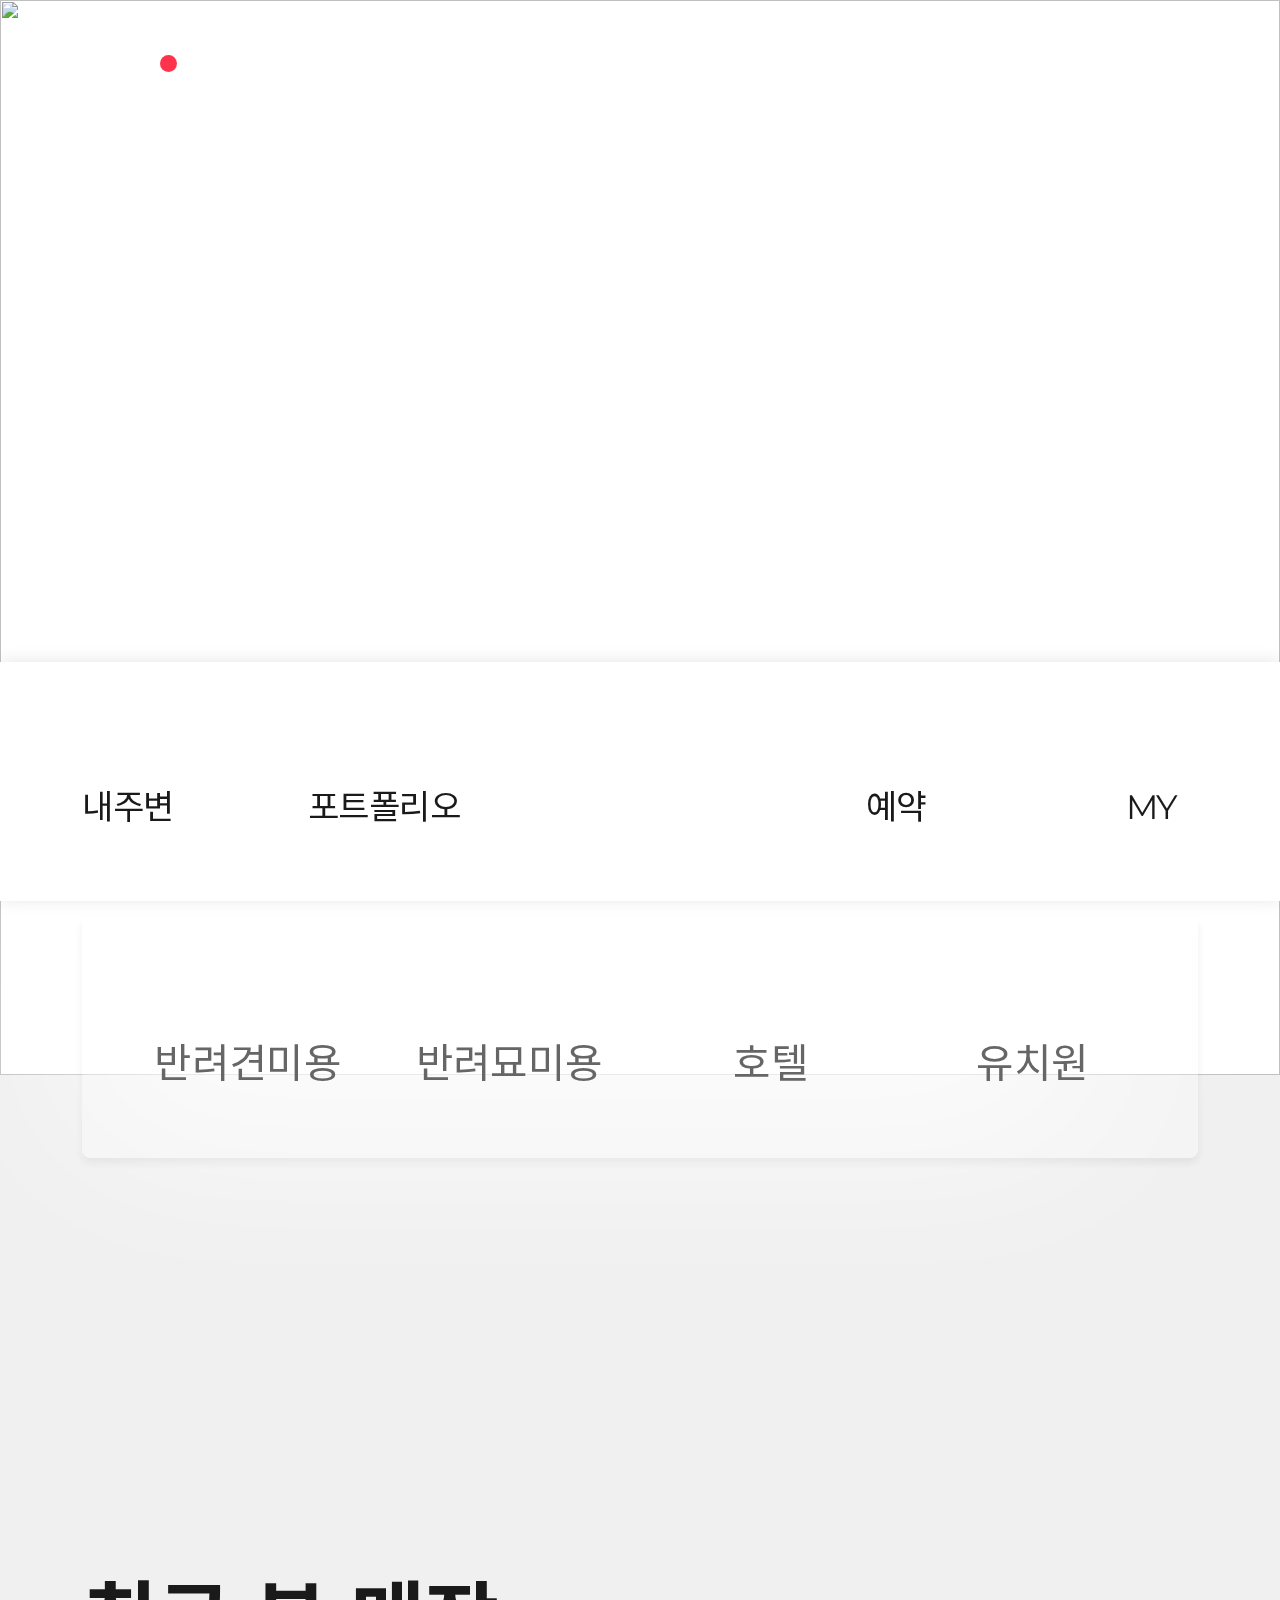
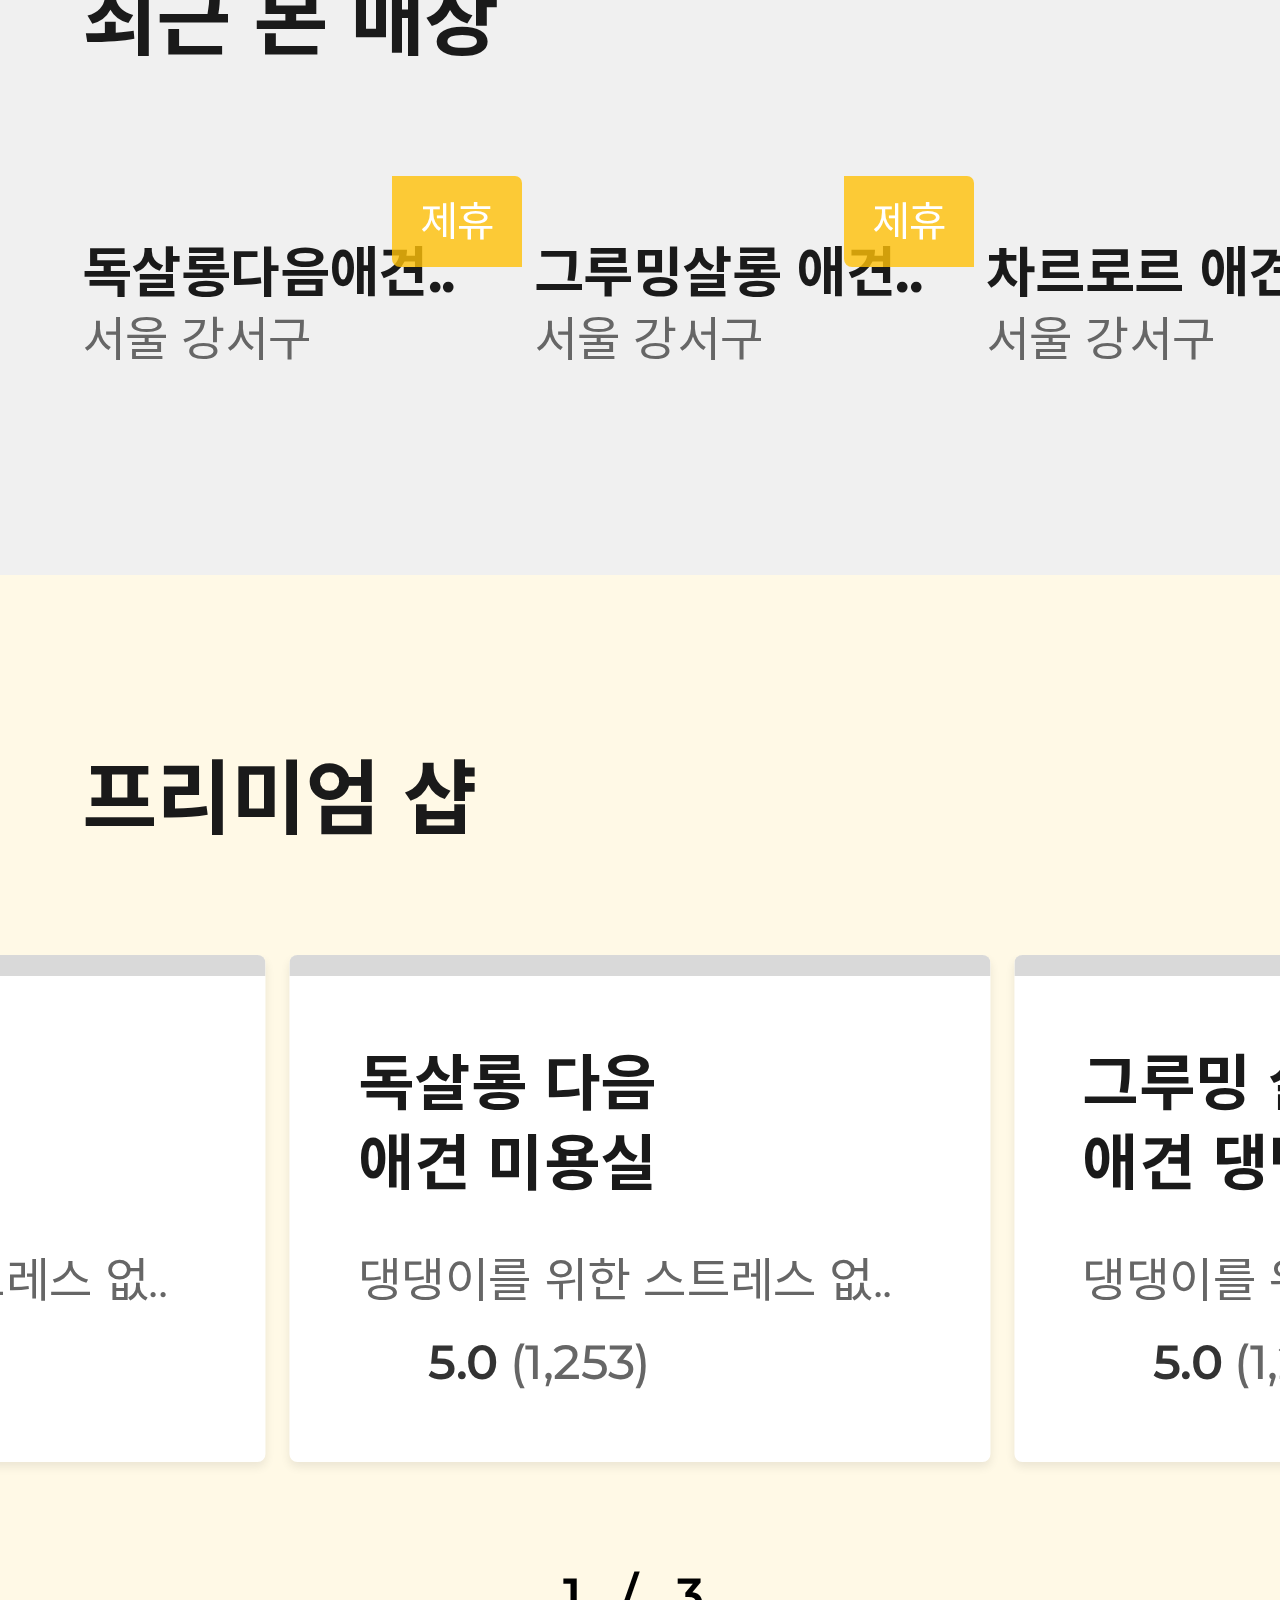
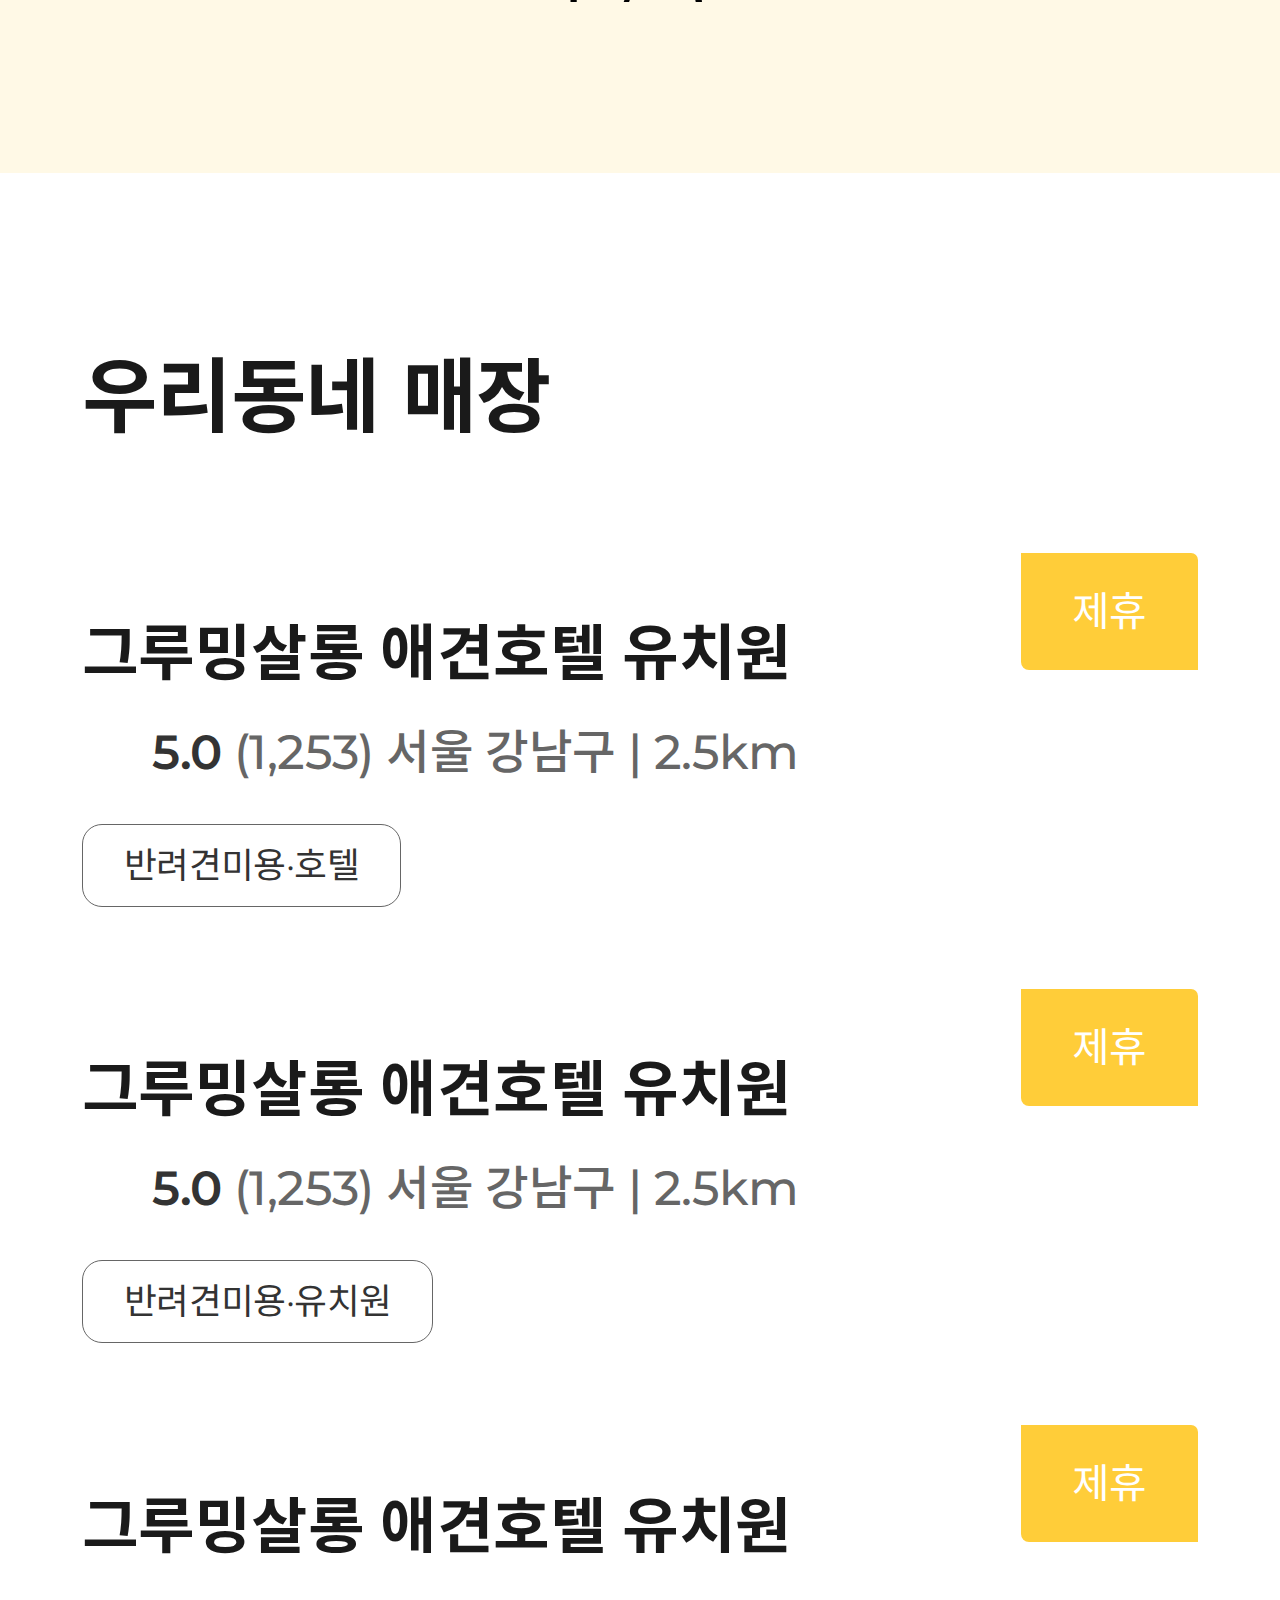
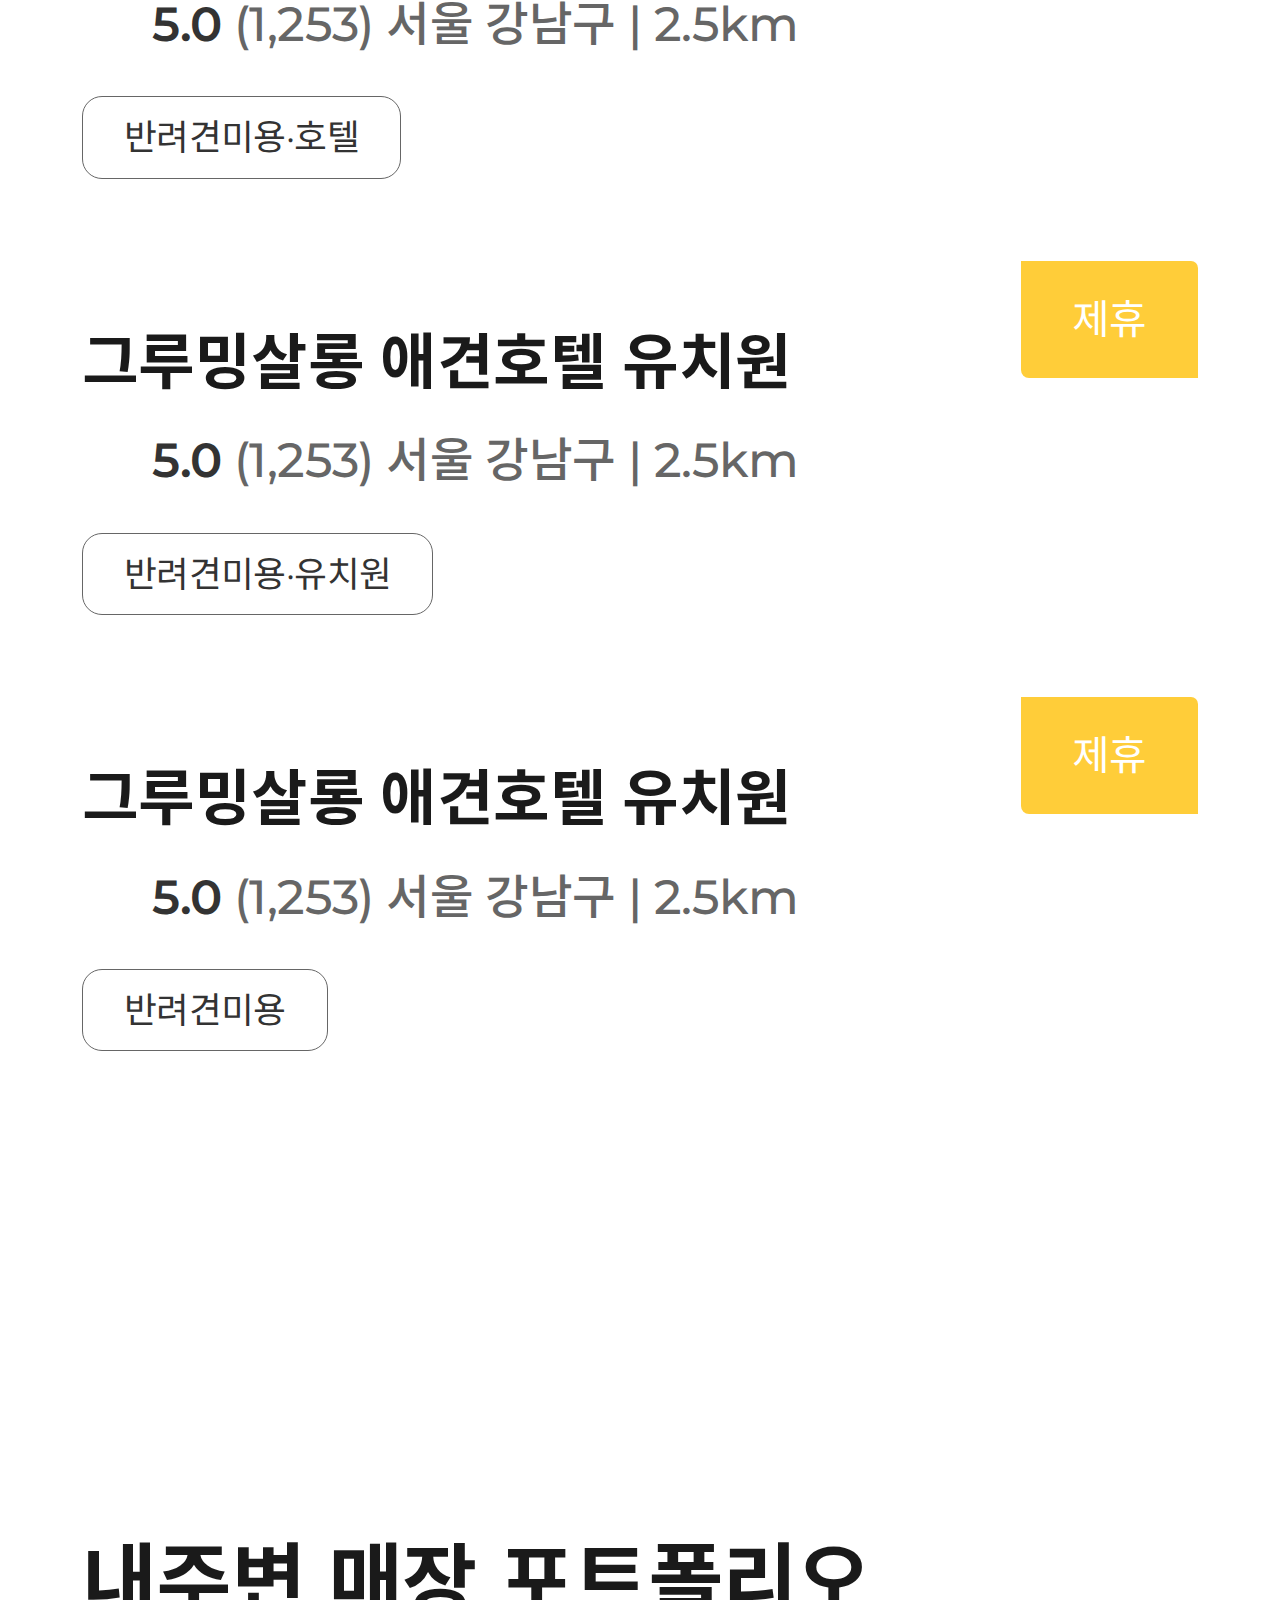
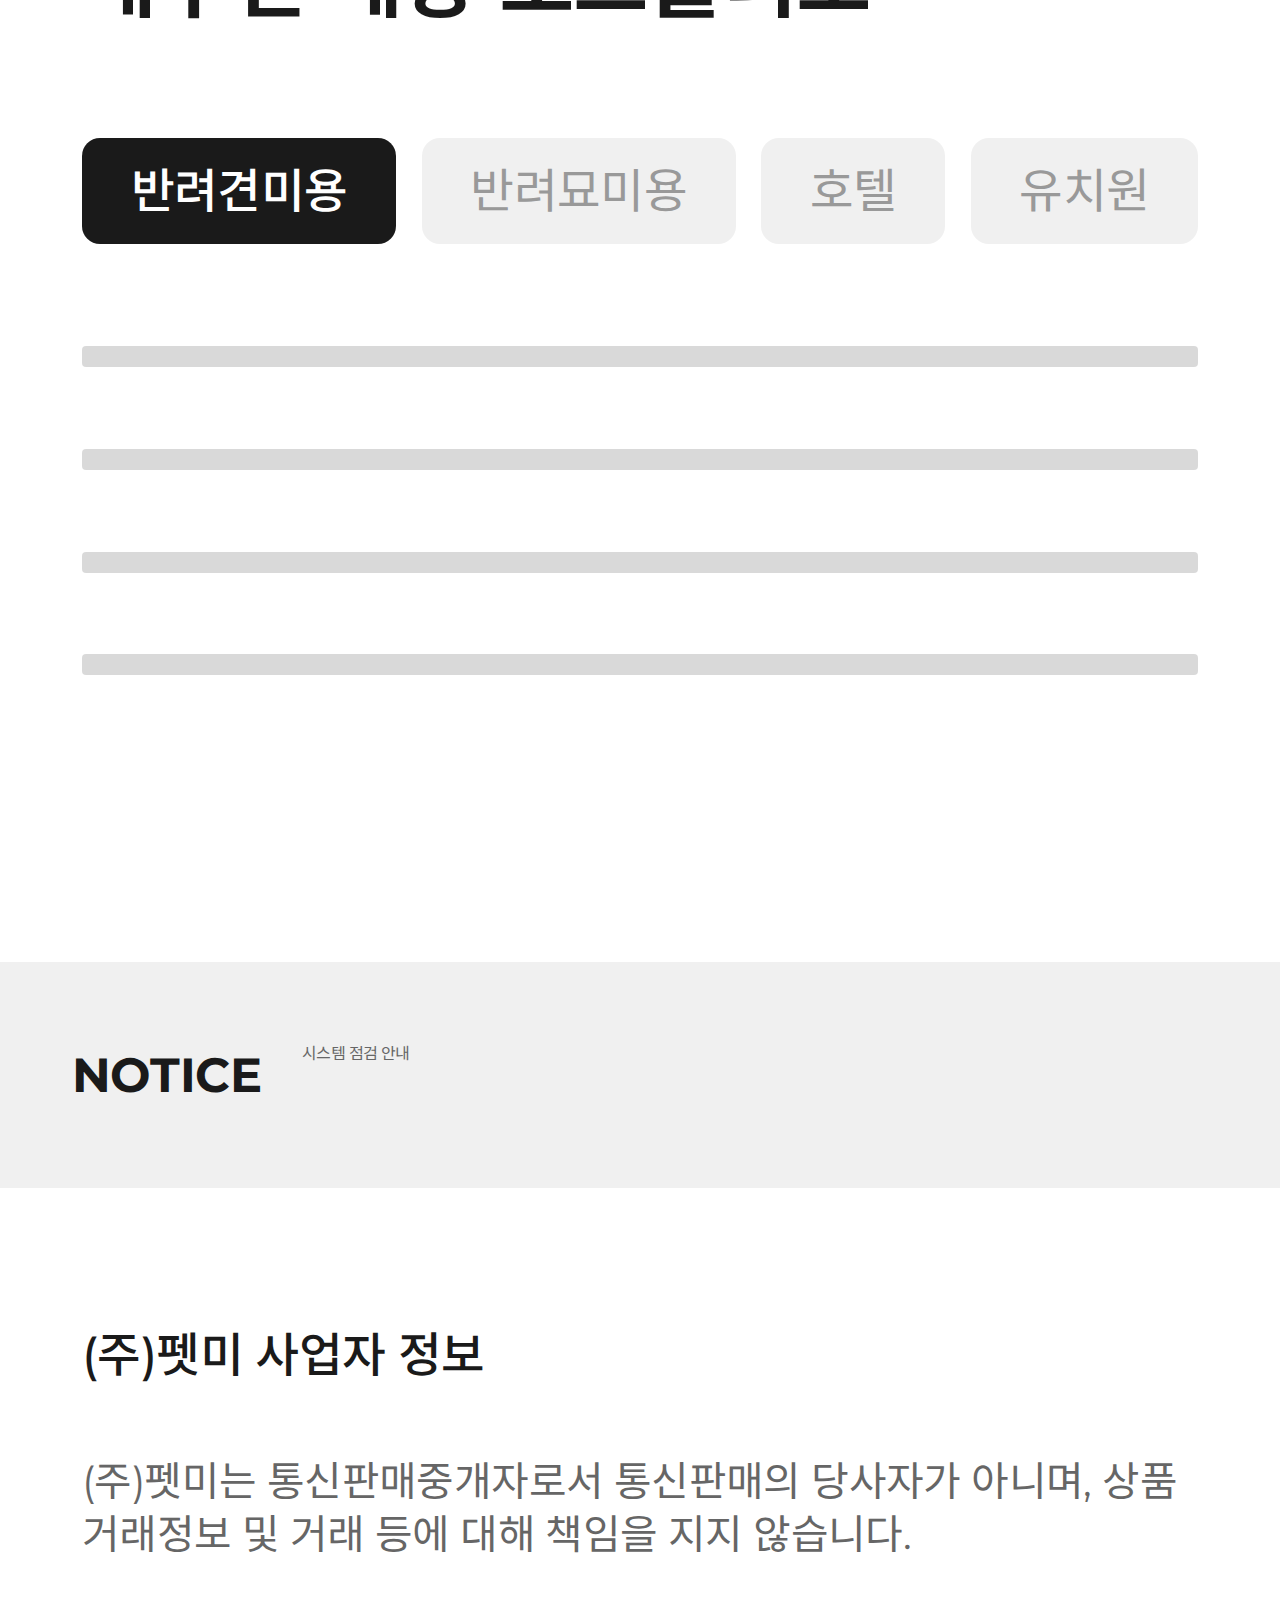
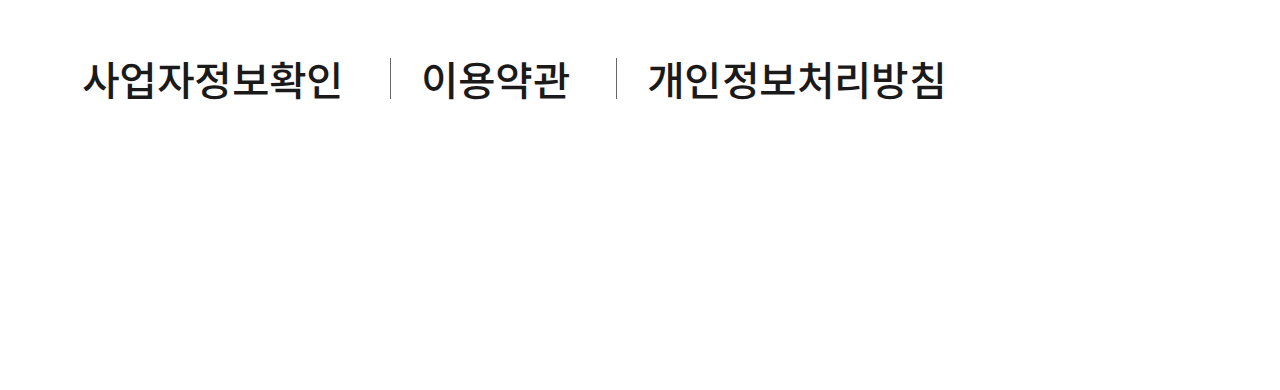
==== index.html @ bdb31689 "업데이트" ====
<!DOCTYPE html>
<html lang="ko">
<head>
<meta charset="utf-8">
<meta http-equiv="Content-Type" content="text/html; charset=utf-8">
<meta http-equiv="X-UA-Compatible" content="IE=edge">
<meta http-equiv="imagetoolbar" content="no">
<meta name="format-detection" content="telephone=no">
<meta name="viewport" content="width=device-width,user-scalable=no,initial-scale=1.0,minimum-scale=1.0,maximum-scale=1.0">
<title>펫미</title>
<link rel="stylesheet" href="../resources/css/common.css">
<link rel="stylesheet" href="../resources/css/layout.css">
<link rel="stylesheet" href="../resources/css/main.css">
<script src="../resources/js/jquery-3.4.1.js"></script>
<script src="../resources/js/common.js"></script>

<!-- 스와이퍼 4.5.1 -->
<link rel="stylesheet" href="../resources/css/swiper.min.css">
<script src="../resources/js/swiper.min.js"></script>
</head>
<body>

<div class="wrap" id="wrap">
    <!-- 상단 -->
    <header class="main_header">
        <nav class="gnb">
            <div class="alert"><span class="blind">알림</span></div>
            <a href="#" class="location">
                <span class="loca_tit">강남구 역삼동</span>
                <span class="loca_arrow"><img src="../images/common/icon_down.png" alt="" /></span>
            </a>
            <!-- 검색 -->
            <button type="button" title="전체검색" class="search"><span class="blind">전체검색</span></button>
            <div class="search_wrap">
                <div class="dim_bg"></div>
                <div class="search_content">
                    <a href="javascript:;" class="search_btn_close"><span class="blind">검색닫기</span></a>
                    <div class="search_bar">
                        <form name="search" method="get" action="/m/search.html">
                            <fieldset>
                                <legend>검색 폼</legend>
                                <input type="text" name="s" value="" title="검색어를 입력" placeholder="검색어를 입력하세요." class="search_result">
                            </fieldset>
                        </form>
                        <button type="button" title="전체검색" class="btn_allsearch"><span class="blind">전체검색</span></button>
                    </div>
                    <div class="search_text">
                        <a href="#">#반려견 미용</a>
                        <a href="#">#반려묘 미용</a>
                        <a href="#">#호텔</a>
                        <a href="#">#유치원</a>
                        <a href="#">#애견미용실</a>
                        <a href="#">#우리동네매장</a>
                    </div>
                </div>
            </div>
            <!-- //검색 -->
        </nav>
    </header>
    <!-- //상단 -->

    <!-- 본문내용 -->
    <div class="container main">
        <!-- 메인비주얼 -->
        <section class="swiper-container slider_visual">
            <div class="swiper-wrapper">
                <div class="swiper-slide">
                    <a href="#">
                        <div class="visual_text">
                            <p class="title">펫미와 함께 건강한<br>반려라이프를 함께해요!</p>
                            <p class="desc">선착순 30% 할인쿠폰 받기</p>
                        </div>
                        <figure>
                            <img src="../images/main/img_visual_01.png" alt="" />
                        </figure>
                    </a>
                </div>
                <div class="swiper-slide">
                    <a href="#">
                        <div class="visual_text">
                            <p class="title">반려견 마을과<br>반려라이프를 함께해요!</p>
                            <p class="desc">선착순 30% 할인쿠폰 받기</p>
                        </div>
                        <figure>
                            <img src="../images/main/img_visual_02.png" alt="" />
                        </figure>
                    </a>
                </div>
                <div class="swiper-slide">
                    <a href="#">
                        <div class="visual_text">
                            <p class="title">펫미와 함께 건강한<br>반려라이프를 함께해요!</p>
                            <p class="desc">선착순 30% 할인쿠폰 받기</p>
                        </div>
                        <figure>
                            <img src="../images/main/img_visual_03.png" alt="" />
                        </figure>
                    </a>
                </div>
            </div>
            <div class="swiper-pagination"></div>
        </section>
        <!-- //메인비주얼 -->
        
        <!-- 메인퀵메뉴 -->
        <section class="main_section_quickmenu">
            <ul class="quickmenu_wrap">
                <li>
                    <a href="#">
                        <img src="../images/main/img_quickmenu_01.png" alt="" />
                        <p>반려견미용</p>
                    </a>
                </li>
                <li>
                    <a href="#">
                        <img src="../images/main/img_quickmenu_02.png" alt="" />
                        <p>반려묘미용</p>
                    </a>
                </li>
                <li>
                    <a href="#">
                        <img src="../images/main/img_quickmenu_03.png" alt="" />
                        <p>호텔</p>
                    </a>
                </li>
                <li>
                    <a href="#">
                        <img src="../images/main/img_quickmenu_04.png" alt="" />
                        <p>유치원</p>
                    </a>
                </li>
            </ul>
        </section>
        <!-- //메인퀵메뉴 -->
        <!-- 메인퀵메뉴:상단 fixed -->
        <section class="header_quickmenu">
            <ul class="quickmenu_wrap">
                <li>
                    <a href="#">
                        <p>반려견미용</p>
                    </a>
                </li>
                <li>
                    <a href="#">
                        <p>반려묘미용</p>
                    </a>
                </li>
                <li>
                    <a href="#">
                        <p>호텔</p>
                    </a>
                </li>
                <li>
                    <a href="#">
                        <p>유치원</p>
                    </a>
                </li>
            </ul>
        </section>
        <!-- //메인퀵메뉴:상단 fixed -->

        <!-- 최근본매장 -->
        <section class="main_section_store">
            <div class="inner">
                <div class="sect_title">
                    <h2>최근 본 매장</h2>
                    <a href="../sub/lately.html" class="icon_arrow"><span class="blind">바로가기</span></a>
                </div>
            </div>
            <div class="swiper-container slider_store">
                <div class="swiper-wrapper">
                    <div class="swiper-slide">
                        <a href="#">
                            <figure class="thumbimg">
                                <span class="mark">제휴</span>
                                <img src="../images/main/img_mainstore_01.png" alt="" />
                            </figure>
                            <p class="title">독살롱다음애견..</p>
                            <p class="desc">서울 강서구</p>
                        </a>
                    </div>
                    <div class="swiper-slide">
                        <a href="#">
                            <figure class="thumbimg">
                                <span class="mark">제휴</span>
                                <img src="../images/main/img_mainstore_02.png" alt="" />
                            </figure>
                            <p class="title">그루밍살롱 애견..</p>
                            <p class="desc">서울 강서구</p>
                        </a>
                    </div>
                    <div class="swiper-slide">
                        <a href="#">
                            <figure class="thumbimg">
                                <span class="mark">제휴</span>
                                <img src="../images/main/img_mainstore_03.png" alt="" />
                            </figure>
                            <p class="title">차르로르 애견..</p>
                            <p class="desc">서울 강서구</p>
                        </a>
                    </div>
                    <div class="swiper-slide">
                        <a href="#">
                            <figure class="thumbimg">
                                <span class="mark">제휴</span>
                                <img src="../images/main/img_mainstore_04.png" alt="" />
                            </figure>
                            <p class="title">독살롱다음애견..</p>
                            <p class="desc">서울 강서구</p>
                        </a>
                    </div>
                    <div class="swiper-slide">
                        <a href="#">
                            <figure class="thumbimg">
                                <span class="mark">제휴</span>
                                <img src="../images/main/img_mainstore_05.png" alt="" />
                            </figure>
                            <p class="title">독살롱다음애견..</p>
                            <p class="desc">서울 강서구</p>
                        </a>
                    </div>
                    <div class="swiper-slide">
                        <a href="#">
                            <figure class="thumbimg">
                                <span class="mark">제휴</span>
                                <img src="../images/main/img_mainstore_06.png" alt="" />
                            </figure>
                            <p class="title">그루밍살롱 애견..</p>
                            <p class="desc">서울 강서구</p>
                        </a>
                    </div>
                </div>
            </div>
        </section>
        <!-- //최근본매장 -->

        <!-- 프리미엄샵 -->
        <section class="main_section_premium">
            <div class="inner">
                <div class="sect_title">
                    <h2>프리미엄 샵</h2>
                </div>
            </div>
            <div class="swiper-container slider_premium">
                <div class="swiper-wrapper">
                    <div class="swiper-slide">
                        <a href="#">
                            <figure class="thumbimg">
                                <img src="../images/main/img_premium_01.png" alt="" />
                                <p class="text">반려견미용·유치원</p>
                            </figure>
                            <div class="text_wrap">
                                <p class="title">독살롱 다음 <br>애견 미용실</p>
                                <p class="desc">댕댕이를 위한 스트레스 없..</p>
                                <p class="rate"><span class="rate_all">5.0</span> (1,253)</p>
                            </div>
                        </a>
                    </div>
                    <div class="swiper-slide">
                        <a href="#">
                            <figure class="thumbimg">
                                <img src="../images/main/img_premium_02.png" alt="" />
                                <p class="text">반려견미용·유치원</p>
                            </figure>
                            <div class="text_wrap">
                                <p class="title">그루밍 살롱 <br>애견 댕댕이 미용실</p>
                                <p class="desc">댕댕이를 위한 스트레스 없..</p>
                                <p class="rate"><span class="rate_all">5.0</span> (1,253)</p>
                            </div>
                        </a>
                    </div>
                    <div class="swiper-slide">
                        <a href="#">
                            <figure class="thumbimg">
                                <img src="../images/main/img_premium_03.png" alt="" />
                                <p class="text">반려견미용·유치원</p>
                            </figure>
                            <div class="text_wrap">
                                <p class="title">견생컷</p>
                                <p class="desc">댕댕이를 위한 스트레스 없..</p>
                                <p class="rate"><span class="rate_all">5.0</span> (1,253)</p>
                            </div>
                        </a>
                    </div>
                </div>
                <div class="swiper-pagination"></div>
            </div>
        </section>
        <!-- //프리미엄샵 -->

        <!-- 우리동네 매장 -->
        <section class="main_section_local">
            <div class="inner">
                <div class="sect_title">
                    <h2>우리동네 매장</h2>
                    <a href="#" class="icon_arrow"><span class="blind">바로가기</span></a>
                </div>
                <ul class="local_list">
                    <li>
                        <a href="#">
                            <figure class="thumbimg">
                                <span class="mark">제휴</span>
                                <img src="../images/main/img_local_01.png" alt="" />
                            </figure>
                            <div class="text_wrap">
                                <p class="title">그루밍살롱 애견호텔 유치원</p>
                                <p class="rate"><span class="rate_all">5.0</span> (1,253) 서울 강남구 | 2.5km</p>
                                <p class="category">반려견미용·호텔</p>
                            </div>
                        </a>
                    </li>
                    <li>
                        <a href="#">
                            <figure class="thumbimg">
                                <span class="mark">제휴</span>
                                <img src="../images/main/img_local_02.png" alt="" />
                            </figure>
                            <div class="text_wrap">
                                <p class="title">그루밍살롱 애견호텔 유치원</p>
                                <p class="rate"><span class="rate_all">5.0</span> (1,253) 서울 강남구 | 2.5km</p>
                                <p class="category">반려견미용·유치원</p>
                            </div>
                        </a>
                    </li>
                    <li>
                        <a href="#">
                            <figure class="thumbimg">
                                <span class="mark">제휴</span>
                                <img src="../images/main/img_local_03.png" alt="" />
                            </figure>
                            <div class="text_wrap">
                                <p class="title">그루밍살롱 애견호텔 유치원</p>
                                <p class="rate"><span class="rate_all">5.0</span> (1,253) 서울 강남구 | 2.5km</p>
                                <p class="category">반려견미용·호텔</p>
                            </div>
                        </a>
                    </li>
                    <li>
                        <a href="#">
                            <figure class="thumbimg">
                                <span class="mark">제휴</span>
                                <img src="../images/main/img_local_04.png" alt="" />
                            </figure>
                            <div class="text_wrap">
                                <p class="title">그루밍살롱 애견호텔 유치원</p>
                                <p class="rate"><span class="rate_all">5.0</span> (1,253) 서울 강남구 | 2.5km</p>
                                <p class="category">반려견미용·유치원</p>
                            </div>
                        </a>
                    </li>
                    <li>
                        <a href="#">
                            <figure class="thumbimg">
                                <span class="mark">제휴</span>
                                <img src="../images/main/img_local_05.png" alt="" />
                            </figure>
                            <div class="text_wrap">
                                <p class="title">그루밍살롱 애견호텔 유치원</p>
                                <p class="rate"><span class="rate_all">5.0</span> (1,253) 서울 강남구 | 2.5km</p>
                                <p class="category">반려견미용</p>
                            </div>
                        </a>
                    </li>
                </ul>
            </div>
        </section>
        <!-- //우리동네 매장 -->

        <!-- 롤링배너 -->
        <section class="main_section_banner">
            <div class="swiper-container slider_banner">
                <div class="swiper-wrapper">
                    <div class="swiper-slide">
                        <a href="#">
                            <img src="../images/main/img_banner_01.png" alt="" />
                        </a>
                    </div>
                    <div class="swiper-slide">
                        <a href="#">
                            <img src="../images/main/img_banner_02.png" alt="" />
                        </a>
                    </div>
                    <div class="swiper-slide">
                        <a href="#">
                            <img src="../images/main/img_banner_03.png" alt="" />
                        </a>
                    </div>
                </div>
                <div class="swiper-pagination"></div>
            </div>
        </section>
        <!-- //롤링배너 -->

        <!-- 내주변 매장 포트폴리오 -->
        <section class="main_section_portfolio">
            <div class="inner">
                <div class="sect_title">
                    <h2>내주변 매장 포트폴리오</h2>
                    <a href="#" class="icon_arrow"><span class="blind">바로가기</span></a>
                </div>
                <div class="portfolio_wrap">
                    <ul class="portfolio_tab">
                        <li data-id="portfolio_con1" class="on">반려견미용</li>
                        <li data-id="portfolio_con2">반려묘미용</li>
                        <li data-id="portfolio_con3">호텔</li>
                        <li data-id="portfolio_con4">유치원</li>
                    </ul>
                    <!-- 포트폴리오 : 내용1 -->
                    <div id="portfolio_con1" class="content on">
                        <ul class="portfolio_content">
                            <li>
                                <figure>
                                    <img src="../images/main/img_portfolio_01.png" alt="" />
                                    <p class="text">가위컷 11</p>
                                </figure>
                            </li>
                            <li>
                                <figure>
                                    <img src="../images/main/img_portfolio_02.png" alt="" />
                                    <p class="text">클리핑 11</p>
                                </figure>
                            </li>
                            <li>
                                <figure>
                                    <img src="../images/main/img_portfolio_03.png" alt="" />
                                    <p class="text">스포팅 11</p>
                                </figure>
                            </li>
                            <li>
                                <figure>
                                    <img src="../images/main/img_portfolio_04.png" alt="" />
                                    <p class="text">가위컷 11</p>
                                </figure>
                            </li>
                        </ul>
                    </div>
                    <!-- //포트폴리오 : 내용1 -->
                    <!-- 포트폴리오 : 내용2 -->
                    <div id="portfolio_con2" class="content">
                        <ul class="portfolio_content">
                            <li>
                                <figure>
                                    <img src="../images/main/img_portfolio_03.png" alt="" />
                                    <p class="text">가위컷 22</p>
                                </figure>
                            </li>
                            <li>
                                <figure>
                                    <img src="../images/main/img_portfolio_01.png" alt="" />
                                    <p class="text">클리핑 22</p>
                                </figure>
                            </li>
                            <li>
                                <figure>
                                    <img src="../images/main/img_portfolio_02.png" alt="" />
                                    <p class="text">스포팅 22</p>
                                </figure>
                            </li>
                            <li>
                                <figure>
                                    <img src="../images/main/img_portfolio_04.png" alt="" />
                                    <p class="text">가위컷 22</p>
                                </figure>
                            </li>
                        </ul>
                    </div>
                    <!-- //포트폴리오 : 내용2 -->
                    <!-- 포트폴리오 : 내용3 -->
                    <div id="portfolio_con3" class="content">
                        <ul class="portfolio_content">
                            <li>
                                <figure>
                                    <img src="../images/main/img_portfolio_04.png" alt="" />
                                    <p class="text">가위컷 33</p>
                                </figure>
                            </li>
                            <li>
                                <figure>
                                    <img src="../images/main/img_portfolio_02.png" alt="" />
                                    <p class="text">클리핑 33</p>
                                </figure>
                            </li>
                            <li>
                                <figure>
                                    <img src="../images/main/img_portfolio_01.png" alt="" />
                                    <p class="text">스포팅 33</p>
                                </figure>
                            </li>
                            <li>
                                <figure>
                                    <img src="../images/main/img_portfolio_03.png" alt="" />
                                    <p class="text">가위컷 33</p>
                                </figure>
                            </li>
                        </ul>
                    </div>
                    <!-- //포트폴리오 : 내용3 -->
                    <!-- 포트폴리오 : 내용4 -->
                    <div id="portfolio_con4" class="content">
                        <ul class="portfolio_content">
                            <li>
                                <figure>
                                    <img src="../images/main/img_portfolio_03.png" alt="" />
                                    <p class="text">가위컷 44</p>
                                </figure>
                            </li>
                            <li>
                                <figure>
                                    <img src="../images/main/img_portfolio_02.png" alt="" />
                                    <p class="text">클리핑 44</p>
                                </figure>
                            </li>
                            <li>
                                <figure>
                                    <img src="../images/main/img_portfolio_01.png" alt="" />
                                    <p class="text">스포팅 44</p>
                                </figure>
                            </li>
                            <li>
                                <figure>
                                    <img src="../images/main/img_portfolio_04.png" alt="" />
                                    <p class="text">가위컷 44</p>
                                </figure>
                            </li>
                        </ul>
                    </div>
                    <!-- //포트폴리오 : 내용4 -->
                </div>
            </div>
        </section>
        <!-- //내주변 매장 포트폴리오 -->

        <!-- 공지사항 -->
        <section class="main_section_notice">
            <a href="#">
                <span class="noti_title">NOTICE</span>
                <span class="noti_content">시스템 점검 안내</span>
            </a>
        </section>
        <!-- //공지사항 -->
    </div>
    <!-- //본문내용 -->

    <!-- 하단 -->
    <footer class="footer">
        <div class="btn_top_wrap">
            <a href="#wrap" class="btn_top"><span class="blind">top</span></a>
        </div>
        <div class="ft_info">
            <div class="info_text">(주)펫미 사업자 정보</div>
            <div class="info_con">
                <dl>
                    <dt>대표이사</dt>
                    <dd>백영호</dd>
                    <dt>주소</dt>
                    <dd>서울시 강남구 역삼로 222 휘닉스빌딩 4층</dd>
                    <dt>사업자등록번호</dt>
                    <dd>565 - 81 - 01048</dd>
                    <dt>통신판매업 신고번호</dt>
                    <dd>제2022 - 서울강남 - 00098호</dd>
                </dl>
            </div>
        </div>
        <div class="ft_desc">
            (주)펫미는 통신판매중개자로서 통신판매의 당사자가 아니며, 
            상품 거래정보 및 거래 등에 대해 책임을 지지 않습니다.
        </div>
        <ul class="ft_menu">
            <li><a href="#">사업자정보확인</a></li>
            <li><a href="#">이용약관</a></li>
            <li><a href="#">개인정보처리방침</a></li>
        </ul>
    </footer>
    <!-- //하단 -->

    <!-- 툴바 -->
    <div class="toolbar">
		<a href="#"><span class="map">내주변</span></a>
        <a href="#"><span class="portfolio">포트폴리오</span></a>
        <a href="#"><span class="home"></span></a>
        <a href="#"><span class="reservation">예약</span></a>
        <a href="#"><span class="my">MY</span></a>
	</div>
    <!-- //툴바 -->

</div>
</body>
</html>
---- resources/css/common.css ----
@charset "utf-8";

/* fonts */
@import url('https://fonts.googleapis.com/css2?family=Montserrat:wght@100;200;300;400;500;600;700;800;900&display=swap');
@font-face {
    font-family: 'Noto Sans KR';
    src: url("../../resources/fonts/NotoSansKR-Thin.woff2") format("woff2"), url("../../resources/fonts/NotoSansKR-Thin.woff") format("woff"), url("../../resources/fonts/NotoSansKR-Thin.ttf") format("truetype");
    font-weight: 100;
    font-style: normal;
}  
@font-face {
    font-family: 'Noto Sans KR';
    src: url("../../resources/fonts/NotoSansKR-Light.woff2") format("woff2"), url("../../resources/fonts/NotoSansKR-Light.woff") format("woff"), url("../../resources/fonts/NotoSansKR-Light.ttf") format("truetype");
    font-weight: 300;
    font-style: normal;
}  
@font-face {
    font-family: 'Noto Sans KR';
    src: url("../../resources/fonts/NotoSansKR-DemiLight.woff2") format("woff2"), url("../../resources/fonts/NotoSansKR-DemiLight.woff") format("woff"), url("../../resources/fonts/NotoSansKR-DemiLight.ttf") format("truetype");
    font-weight: 350;
    font-style: normal;
}  
@font-face {
    font-family: 'Noto Sans KR';
    src: url("../../resources/fonts/NotoSansKR-Regular.woff2") format("woff2"), url("../../resources/fonts/NotoSansKR-Regular.woff") format("woff"), url("../../resources/fonts/NotoSansKR-Regular.ttf") format("truetype");
    font-weight: 400;
    font-style: normal;
}  
@font-face {
    font-family: 'Noto Sans KR';
    src: url("../../resources/fonts/NotoSansKR-Medium.woff2") format("woff2"), url("../../resources/fonts/NotoSansKR-Medium.woff") format("woff"), url("../../resources/fonts/NotoSansKR-Medium.ttf") format("truetype");
    font-weight: 500;
    font-style: normal;
}  
@font-face {
    font-family: 'Noto Sans KR';
    src: url("../../resources/fonts/NotoSansKR-Bold.woff2") format("woff2"), url("../../resources/fonts/NotoSansKR-Bold.woff") format("woff"), url("../../resources/fonts/NotoSansKR-Bold.ttf") format("truetype");
    font-weight: 700;
    font-style: normal;
}
@font-face {
    font-family: 'Noto Sans KR';
    src: url("../../resources/fonts/NotoSansKR-Black.woff2") format("woff2"), url("../../resources/fonts/NotoSansKR-Black.woff") format("woff"), url("../../resources/fonts/NotoSansKR-Black.ttf") format("truetype");
    font-weight: 900;
    font-style: normal;
}

/* reset */
a,abbr,acronym,address,applet,article,aside,audio,b,big,blockquote,body,canvas,caption,center,cite,code,dd,del,details,dfn,div,dl,dt,em,embed,fieldset,figcaption,figure,footer,form,h1,h2,h3,h4,h5,h6,header,hgroup,html,i,iframe,img,ins,kbd,label,legend,li,mark,menu,nav,object,ol,output,p,pre,q,ruby,s,samp,section,small,span,strike,strong,sub,summary,sup,table,tbody,td,tfoot,th,thead,time,tr,tt,u,ul,var,video,input,textarea,select,button{margin:0;padding:0;border:0;font:inherit;vertical-align:baseline;box-sizing:border-box;-webkit-box-sizing:border-box;}
article,aside,details,figcaption,figure,footer,header,hgroup,menu,nav,section{display:block}
body{font-family:'Montserrat', 'Noto Sans KR', "맑은 고딕", "malgun gothic", "Apple SD Gothic Neo", "Apple SD 산돌고딕 Neo", "Microsoft NeoGothic", sans-serif;font-weight:400;color:#666;line-height:1.3;letter-spacing:-0.0375em;word-wrap:break-word;word-break:break-all;-webkit-text-size-adjust:none;text-size-adjust:none;}

/* basic tags selector */
img{max-width:100%;vertical-align:middle}
strong, b{font-family:inherit;font-weight:700;}
em,address{font-style:normal;}
blockquote,q{quotes:none}
blockquote:after,blockquote:before,q:after,q:before{content:'';content:none}
ol,ul,li{list-style:none}
table{width:100%;border-collapse:collapse;border-spacing:0;table-layout:fixed;}
fieldset, legend{background-color:transparent;}
caption, legend, .blind{position:absolute!important;height:1px!important;width:1px!important;overflow:hidden!important;clip:rect(1px 1px 1px 1px)!important;clip:rect(1px,1px,1px,1px)!important}
a{color:inherit;text-decoration:none;cursor:pointer}
button{border:none;background:none;cursor:pointer}

/* 아이폰(사파리) 터치 메뉴 활성화 관련 */
a, button, [role=button], [role=link], [role=tab] {-webkit-touch-callout:none;}

/* form select */
input[type='text'], input[type='password'] { box-sizing:border-box; -webkit-appearance:none; appearance:none; resize:none; box-shadow:none !important; outline:none; }
input:checked[type='checkbox'] { -webkit-appearance:checkbox; }
input[type='text']::-ms-clear, input[type='tel']::-ms-clear{ display:none; }
input[disabled], select[disabled], input[readonly], textarea[disabled], button[disabled] { cursor:default; }
input, textarea{ -webkit-tap-highlight-color:rgba(0, 0, 0, 0) }
select{vertical-align:middle; -webkit-appearance:none; -moz-appearance:none; appearance:none; border-radius:0; outline:none; }
select::-ms-expand {display:none;}

/* placeholder, focus */
::-webkit-input-placeholder{font-weight:300;color:#767676;opacity:1}
:-moz-placeholder{font-weight:300;color:#767676;opacity:1}
::-moz-placeholder{font-weight:300;color:#767676;opacity:1}
:-ms-input-placeholder{font-weight:300!important;color:#767676!important;opacity:1}
input[type=text]:focus::-webkit-input-placeholder{visibility:hidden}
input[type=text]:focus:-moz-placeholder{visibility:hidden}
input[type=text]:focus::-moz-placeholder{visibility:hidden}
input[type=text]:focus:-ms-input-placeholder{visibility:hidden}

/* placeholder, focus */
input::placeholder,
textarea::placeholder {color:#909090; font-size:16px; opacity:1;}
input::-webkit-input-placeholder,
textarea::-webkit-input-placeholder {color:#909090; font-size:16px; opacity:1;}
input::-moz-placeholder,
textarea::-moz-placeholder {color:#909090; font-size:16px; opacity:1;}
input:-ms-input-placeholder,
textarea:-ms-input-placeholder {color:#909090; font-size:16px; opacity:1;}

/* input::placeholder {text-align:left !important;}
input::-webkit-input-placeholder {text-align:left !important;}
input:-ms-input-placeholder {text-align:left !important;}
input:focus::-webkit-input-placeholder,
select:focus::-webkit-input-placeholder,
textarea:focus::-webkit-input-placeholder {color:#222; opacity:0;}
input:focus::-moz-placeholder,
select:focus::-moz-placeholder,
textarea:focus::-moz-placeholder {color:#222; opacity:0;}
input:focus:-ms-input-placeholder,
select:focus:-ms-input-placeholder,
textarea:focus:-ms-input-placeholder {color:#222; opacity:0;} */
---- resources/css/layout.css ----
@charset "utf-8";

/****************** 레이아웃 ******************/
html{height:100%;font-size:16px;}
body{min-height:100%;overflow-y:scroll;}
.wrap{width:100%;min-width:280px;}
.inner{margin:0 6.4vw}



/****************** 로그인 화면 ******************/

.login_section_local{background:#fff;padding:30vw 0 0 0;}
.login_section_local .local_list li{}
.login_section_local .local_list a{position:relative;}
.login_section_local .local_list .thumbimg{position:relative;}
.login_section_local .local_list .thumbimg img{width:100%;}
.login_section_local .local_list .thumbimg .mark{position:absolute;top:0;right:0;width:13.867vw;padding:2.5vw 0;font-size:3.2vw;color:#fff;background:rgba(255, 193, 7, .8);text-align:center;border-top-right-radius:7px;border-bottom-left-radius:8px;}
.login_section_local .local_list .text_wrap{margin:3.2vw 0 6.4vw 0;}
.login_section_local .local_list .text_wrap .title{font-size:4.8vw;font-weight:700;color:#1A1A1A;}
.login_section_local .local_list .text_wrap .rate{position:relative;font-size:3.733vw;font-weight:500;color:#666;padding-left:5.5vw;margin:2.1vw 0 3.2vw 0;}
.login_section_local .local_list .text_wrap .rate:before{content:'';position:absolute;top:0;left:0;width:4.8vw;height:4.8vw;background:url("../../images/common/icon_star.png") no-repeat 0 0/100%;}
.login_section_local .local_list .text_wrap .rate .rate_all{color:#333;font-weight:600;}
.login_section_local .local_list .text_wrap .category{display:inline-block;font-size:2.8vw;color:#333;border:1px solid #666;border-radius:20px;padding:1.333vw 3.2vw;}


/* 로그인 타이틀 */
.login .sect_title{position:relative;}
.login .sect_title h2{font-size:6.4vw;color:#1A1A1A;font-weight:700;margin-bottom:8vw; text-align:center;}
.login .sect_title h3{font-size:6.4vw;color:#1A1A1A;font-weight:400;margin-bottom:0vw; text-align:center;}
.login .sect_title .icon_arrow{display:block;position:absolute;top:0;right:0;width:10vw;height:8vw;}
.login .sect_title .icon_arrow:after{content:'';position:absolute;top:0;right:0;width:6.4vw;height:6.4vw;background:url("../../images/common/icon_arrow_01.png") no-repeat 0 0/100%;}


/****************** 상단 ******************/
/* 메인헤더 */
.main_header{position:absolute;top:0;left:0;width:100%;height:16vw;display:flex;align-content:center;flex-wrap:wrap;z-index:999;}
.main_header.fixed{position:fixed;background:url("../../images/common/bg_header.png");background-size:contain;}
.main_header .gnb{display:flex;justify-content:space-between;width:100%;margin:0 6.4vw;}
.main_header .gnb .alert{position:relative;width:7.467vw;height:7.467vw;background:url("../../images/common/icon_alert.png") no-repeat 0 0/100%;}
.main_header .gnb .alert:after{content:'';position:absolute;top:0;right:0;width:1.333vw;height:1.333vw;background:#FF334B;border-radius:100%;}
.main_header .gnb .location{position:relative;display:block;margin-top:1vw;}
.main_header .gnb .location:before{content:'';position:absolute;top:0;left:0;width:6.4vw;height:6.4vw;background:url("../../images/common/icon_map.png") no-repeat 0 0/100%;}
.main_header .gnb .location .loca_tit{display:inline-block;color:#fff;font-size:4.267vw;font-weight:500;padding-left:6.8vw;margin-top:0.7vw;}
.main_header .gnb .location .loca_arrow img{width:2.667vw;}

/* 상단검색 */
.main_header .gnb .search{width:7.467vw;height:7.467vw;background:url("../../images/common/icon_search.png") no-repeat 0 0/100%;}

.search_btn_close{display:none;position:absolute;top:0;right:0;width:70px;height:60px;background:#fff;cursor:pointer;}
.search_btn_close::before{content:'';width:24px;height:2px;position:absolute;left:26%;top:47%;opacity:1;background-color:#222;display:block;border-radius:10px;transform:rotate(-45deg);-webkit-transform:rotate(-45deg);-moz-transform:rotate(-45deg);-o-transform:rotate(-45deg);-ms-transform:rotate(-45deg);}
.search_btn_close::after{content:'';width:24px;height:2px;position:absolute;left:26%;top:47%;opacity:1;background-color:#222;display:block;border-radius:10px;transform:rotate(45deg);-webkit-transform:rotate(45deg);-moz-transform:rotate(45deg);-o-transform:rotate(45deg);-ms-transform:rotate(45deg);}

.search_wrap{display:none;position:fixed;top:0;left:0;width:100%;height:100%;z-index:100;}
.search_wrap .search_content{position:relative;width:100%;}
.search_wrap .search_content .search_bar{display:flex;width:100%;height:18vw;padding:15vw 10vw 0 10vw;}
.search_wrap .search_content .search_bar form{width:100%;}
.search_wrap .search_content .search_bar .search_result{width:100%;height:18vw;padding-left:2vw;border-bottom:2px solid #444;}
.search_wrap .search_content .search_bar .btn_allsearch{width:7.467vw;height:7.467vw;background:url("../../images/common/icon_search_02.png") no-repeat 0 0/100%;margin:5.5vw 0;}
.search_wrap .search_content .search_text{position:relative;margin:25vw 10vw 0 10vw;}
.search_wrap .search_content .search_text a{display:block;line-height:1.8;}
.search_wrap .dim_bg{position:absolute;top:0;left:0;width:100vw;height:100vh;background:#fff;}

/* 로그인헤더 */
.login_header{top:0;left:0;width:100%;height:16vw;background:#fff;display:flex;align-content:center;flex-wrap:wrap;border-bottom:1px solid #EDEDED;z-index:100;}
.login_header .inner{position:relative;width:100%;margin:0 6.4vw 0 6.4vw;display:flex;}
.login_header .btn_back{display:block;width:6.4vw;height:6.4vw;background:url("../../images/common/icon_arrow_prev.png") no-repeat 0 0/100%;}
.login_header .sub_title{display:block;font-size:5.333vw;font-weight:700;color:#1A1A1A;margin-left:2vw;}
.login_header .btn_alldel{position:absolute;top:-1vw;right:0;font-size:3.2vw;padding:3vw;}

/* 서브헤더 */
.sub_header{position:fixed;top:0;left:0;width:100%;height:16vw;background:#fff;display:flex;align-content:center;flex-wrap:wrap;border-bottom:1px solid #EDEDED;z-index:100;}
.sub_header .inner{position:relative;width:100%;margin:0 6.4vw 0 6.4vw;display:flex;}
.sub_header .btn_back{display:block;width:6.4vw;height:6.4vw;background:url("../../images/common/icon_arrow_prev.png") no-repeat 0 0/100%;}
.sub_header .sub_title{display:block;font-size:5.333vw;font-weight:700;color:#1A1A1A;margin-left:2vw;}
.sub_header .btn_alldel{position:absolute;top:-1vw;right:0;font-size:3.2vw;padding:3vw;}

/* 상단퀵메뉴 */
.main_section_quickmenu{position:absolute;top:71.533vw;left:6.4vw;right:6.4vw;z-index:50;background:rgba(255, 255, 255, .25);border-radius:8px;box-shadow:0px 5px 10px 0px rgba(0,0,0,0.08);}
.main_section_quickmenu:after{content:'';position:absolute;width:90%;height:90%;top:0;left:0;right:0;bottom:0;background:rgba(255, 255, 255, .8);filter:blur(95px);z-index:-1;}
.main_section_quickmenu .quickmenu_wrap{display:flex;justify-content:space-between;margin:5.333vw 4.8vw;}
.main_section_quickmenu .quickmenu_wrap li{width:21%;}
.main_section_quickmenu .quickmenu_wrap li p{font-size:3.2vw;margin-top:2.5vw;text-align:center;}

.header_quickmenu{display:none;z-index:50;background:rgba(255, 255, 255, .25);border-radius:8px;box-shadow:0px 5px 10px 0px rgba(0,0,0,0.08);}
.header_quickmenu .quickmenu_wrap{display:flex;justify-content:space-between;margin:4.5vw 9.6vw 3.2vw 9.6vw;}
.header_quickmenu .quickmenu_wrap li{width:21%;}
.header_quickmenu .quickmenu_wrap li p{font-size:3.2vw;margin-top:2.5vw;text-align:center;}
.header_quickmenu.fixed{display:block;position:fixed;justify-content:space-between;top:12vw;left:0;width:100%;background:#fff;}


/****************** 하단 ******************/
.footer{padding:10.667vw 6.4vw 20vw 6.4vw;font-size:3.2vw;}
.footer .ft_info{}
.footer .ft_info .info_text{position:relative;font-size:3.733vw;font-weight:500;color:#1A1A1A;}
.footer .ft_info .info_text:after{content:'';position:absolute;top:0;left:32vw;width:4.8vw;height:4.8vw;background:url("../../images/common/icon_arrow_down.png") no-repeat 0 0/100%;}
.footer .ft_info.on .info_text:after{content:'';position:absolute;top:0;left:32vw;width:4.8vw;height:4.8vw;background:url("../../images/common/icon_arrow_up.png") no-repeat 0 0/100%;}

.footer .ft_info .info_con{display:none;}
.footer .ft_info .info_con dl{display:flex;flex-wrap:wrap;color:#333;margin-top:2.667vw;}
.footer .ft_info .info_con dt{width:30%;margin-right:2vw;padding:0.5vw 0;}
.footer .ft_info .info_con dd{width:65%;font-weight:500;padding:0.5vw 0;}
.footer .ft_desc{margin:5.333vw 0;}
.footer .ft_menu{display:flex;}
.footer .ft_menu li{position:relative;}
.footer .ft_menu li a{display:block;padding:2vw 6vw 2vw 0; font-weight:500;color:#1A1A1A; }
.footer .ft_menu li a:before{content:'';position:absolute;top:2.2vw;right:2.3vw;width:1px;height:3.2vw;background:#666;}
.footer .ft_menu li:nth-child(3) a{font-weight:500;color:#1A1A1A;}
.footer .ft_menu li:nth-child(3) a:before{background:none;}

.footer .ft_login{margin:7vw 0 0 0;}
.footer .ft_login h1{font-size:4.8vw; text-align:center; color:#1a1a1a;}
.footer .ft_login h2{font-size:4.8vw; font-weight:700; text-align:center; padding:2vw 0; color:#1a1a1a;} 
.footer .ft_login_2{display:flex;  justify-content: center;}
.footer .ft_login_2 li{position:relative;}
.footer .ft_login_2 li a{display:block;padding:2vw 6vw 2vw 0; font-weight:500;color:#1A1A1A; }
.footer .ft_login_2 li a:before{content:'';position:absolute;top:2.2vw;right:2.3vw;width:1px;height:3.2vw;background:#666;}
.footer .ft_login_2 li:nth-child(3) a{font-weight:500;color:#1A1A1A; padding:2vw 0vw 2vw 0;}
.footer .ft_login_2 li:nth-child(3) a:before{background:none;}

/* 상단가기 버튼 */
.btn_top_wrap{position:fixed;bottom:20vw;right:6.4vw;z-index:100;}
.btn_top_wrap .btn_top{display:none;width:10.667vw;height:10.667vw;border-radius:100%;background-color:rgba(0, 0, 0, 0.8);background-image:url("../../images/common/icon_arrow_btn.png");background-size:35%;background-repeat:no-repeat;background-position:50%;box-shadow:0px 6px 15px 0px rgba(0,0,0,0.08);}
.btn_top_wrap .btn_top.bg{display:block;background-color:rgba(0, 0, 0, 1);box-shadow:none;}

/* 툴바 */
.toolbar{display:flex;justify-content:space-between;position:fixed;left:0;bottom:-1px;width:100%;height:18.667vw;background:#fff;box-shadow:0 -1px 16px rgb(0 0 0 / 10%);transition:0.4s cubic-bezier(0.33, 1, 0.68, 1);z-index:107;}
.toolbar.down{bottom:-18.667vw;}
.toolbar a{position:relative;display:block;width:25%;text-align:center;font-size:2.667vw;color:#1A1A1A;}
.toolbar a span{display:block;padding-top:9.6vw;}
.toolbar a span:before{content:'';position:absolute;top:2.133vw;left:50%;transform:translate(-50%, 0);width:7.467vw;height:7.467vw;}
.toolbar .map:before{background:url("../../images/common/toolbar_my.png") no-repeat 0 0/100%;}
.toolbar .portfolio:before{background:url("../../images/common/toolbar_portfolio.png") no-repeat 0 0/100%;}
.toolbar .home:before{background:url("../../images/common/toolbar_home.png") no-repeat 0 0/100%;}
.toolbar .reservation:before{background:url("../../images/common/toolbar_Reservation.png") no-repeat 0 0/100%;}
.toolbar .my:before{background:url("../../images/common/toolbar_my.png") no-repeat 0 0/100%;}

/****************** 메인 내용 ******************/
/* 메인타이틀 */
.main .sect_title{position:relative;}
.main .sect_title h2{font-size:6.4vw;color:#1A1A1A;font-weight:700;margin-bottom:8vw;}
.main .sect_title .icon_arrow{display:block;position:absolute;top:0;right:0;width:10vw;height:8vw;}
.main .sect_title .icon_arrow:after{content:'';position:absolute;top:0;right:0;width:6.4vw;height:6.4vw;background:url("../../images/common/icon_arrow_01.png") no-repeat 0 0/100%;}

/* Main visual */
.slider_visual{
    position: relative;
    width:100vw;
    height:84vw;
    display: flex;
} 
.slider_visual .swiper-slide {
    position:relative;
    box-sizing:border-box;
    display:flex;
    justify-content:center;
    align-items:center;
} 
.slider_visual .swiper-slide img {
    position:absolute;
    top:0;
    left:0;
    display:block;
    width:100%;
    height:100%;
    object-fit:cover;
    z-index:0;
} 
.slider_visual .swiper-slide .visual_text {
    position:absolute;
    top:22.333vw;
    left:6.4vw;
    color:#fff;
    z-index:10;
} 
.slider_visual .swiper-slide .title {
    font-size:7.466vw;
    font-weight:700;
    opacity: 0;
    transform: translateX(30px);
    transition: transform 0.55s ease-in-out, opacity 0.55s ease-in-out;    
}
.slider_visual .swiper-slide .desc {
    font-size:4.266vw;
    margin-top:10px;
    opacity: 0;
    transform: translateX(30px);
    transition: transform 0.55s ease-in-out 0.4s, opacity 0.55s ease-in-out 0.5s;
} 
.slider_visual .swiper-slide-active .title, .slider_visual .swiper-slide-active .desc{
    opacity: 1;
    transform: translateX(0);
}
.slider_visual .swiper-pagination {
    top:60.4vw;
    left:10.4vw;
    color:#fff;
    font-size:3.2vw;
    font-weight:700;
    text-align:left;
    z-index:10;
}
.slider_visual .swiper-pagination:before {
    content:'';position:absolute;top:-1.6vw;left:-3.5vw;width:13vw;height:7.2vw;background:rgba(0, 0, 0, .3);border-radius:20px;z-index:-1;
}

/* 최근본매장 */
.main_section_store{background:#F0F0F0;padding:38.4vw 0 16vw 0;}
.main_section_store .slider_store{
    position: relative;
    width:100%;
    display: flex;
    padding:0 6.4vw;
} 
.slider_store .swiper-slide {
    position:relative;
    display:flex;
} 
.slider_store .swiper-slide a {
    display: block;
    width: 100%;
}
.slider_store .swiper-slide .thumbimg {
    width:100%;
    border-radius:8px;
    overflow:hidden;
}
.slider_store .swiper-slide .thumbimg img{
    width:100%;
}
.slider_store .swiper-slide .thumbimg .mark {
    position: absolute;
    top: 0;
    right: 0;
    width: 10.133vw;
    padding: 1.5vw 0;
    font-size: 3.2vw;
    color:#fff;
    background:rgba(255, 193, 7, .8);
    text-align: center;
    border-top-right-radius: 7px;
    border-bottom-left-radius: 8px;
}
.slider_store .swiper-slide .title{
    font-size:4.267vw;
    font-weight:700;
    color:#1A1A1A;
    margin-top:3.2vw;
}
.slider_store .swiper-slide .desc{
    font-size:3.733vw;
    color:#666;
} 

/* 프리미엄샵 */
.main_section_premium{
    background:rgba(255, 193, 7, .10);
    padding:13.333vw 0;
}
.main_section_premium .slider_premium{
    position: relative;
    width:100%;
    display:flex;
    padding-bottom:11vw;
    /* padding:0 23vw 11vw 23vw; */
} 
.slider_premium .swiper-slide {
    position:relative;
    display:flex;
}
.slider_premium .swiper-slide a {
    display: block;
    width: 100%;
    background:#fff;
    border-radius:8px;
    overflow:hidden;
    box-shadow:0px 5px 10px 0px rgba(0,0,0,0.08);
}
.slider_premium .swiper-slide .thumbimg {
    position:relative;
    width:100%;
}
.slider_premium .swiper-slide .thumbimg img {
    width:100%;
}
.slider_premium .swiper-slide .thumbimg .text {
    position:absolute;
    bottom:0;
    left:0;
    width:100%;
    background:rgba(0, 0, 0, .15);
    padding:2.5vw 5.333vw 2vw 5.333vw;
    font-size:3.733vw;
    color:#fff;
} 
.slider_premium .swiper-slide .text_wrap {
    padding:5.333vw;
}
.slider_premium .swiper-slide .text_wrap .title {
    font-size:4.8vw;
    font-weight:700;
    color:#1A1A1A;
    min-height:15vw;
}
.slider_premium .swiper-slide .text_wrap .desc {
    font-size:3.733vw;
    color:#666;
    margin:1vw 0 1.6vw 0;
} 
.slider_premium .swiper-slide .text_wrap .rate {
    position:relative;
    font-size:3.733vw;
    font-weight:500;
    color:#666;
    padding-left:5.5vw;
} 
.slider_premium .swiper-slide .text_wrap .rate:before {
    content:'';position:absolute;top:0;left:0;width:4.8vw;height:4.8vw;background:url("../../images/common/icon_star.png") no-repeat 0 0/100%;
}
.slider_premium .swiper-slide .text_wrap .rate .rate_all {
    color:#333;
    font-weight:600;
}
.slider_premium .swiper-pagination {
    width:100%;
    height:6%;
    bottom:0;
    color:#000;
    font-size:3.733vw;
    font-weight:600;
    letter-spacing:1vw;
}

/* 우리동네 매장 */
.main_section_local{background:#fff;padding:13.333vw 0;}
.main_section_local .local_list li{}
.main_section_local .local_list a{position:relative;}
.main_section_local .local_list .thumbimg{position:relative;}
.main_section_local .local_list .thumbimg img{width:100%;}
.main_section_local .local_list .thumbimg .mark{position:absolute;top:0;right:0;width:13.867vw;padding:2.5vw 0;font-size:3.2vw;color:#fff;background:rgba(255, 193, 7, .8);text-align:center;border-top-right-radius:7px;border-bottom-left-radius:8px;}
.main_section_local .local_list .text_wrap{margin:3.2vw 0 6.4vw 0;}
.main_section_local .local_list .text_wrap .title{font-size:4.8vw;font-weight:700;color:#1A1A1A;}
.main_section_local .local_list .text_wrap .rate{position:relative;font-size:3.733vw;font-weight:500;color:#666;padding-left:5.5vw;margin:2.1vw 0 3.2vw 0;}
.main_section_local .local_list .text_wrap .rate:before{content:'';position:absolute;top:0;left:0;width:4.8vw;height:4.8vw;background:url("../../images/common/icon_star.png") no-repeat 0 0/100%;}
.main_section_local .local_list .text_wrap .rate .rate_all{color:#333;font-weight:600;}
.main_section_local .local_list .text_wrap .category{display:inline-block;font-size:2.8vw;color:#333;border:1px solid #666;border-radius:20px;padding:1.333vw 3.2vw;}

/* 롤링배너 */
.slider_banner img{width:100%;}
.slider_banner .swiper-pagination{text-align:left;margin:0 6.4vw;bottom:4vw !important;}
.slider_banner .swiper-pagination-bullet{width:1.333vw;height:1.333vw;background:#fff;opacity:.6;}
.slider_banner .swiper-pagination-bullet-active{width:4.267vw;background:#fff;border-radius:10px;opacity:1;}

/* 내주변 매장 포트폴리오 */
.main_section_portfolio{background:#fff;padding:16vw 0;}
.portfolio_wrap{}
.portfolio_wrap .portfolio_tab{display:flex;justify-content:space-between;flex-wrap:wrap;margin-bottom:8vw;}
.portfolio_wrap .portfolio_tab li{text-align:center;cursor:pointer;font-size:3.733vw;color:#999;background:#F0F0F0;padding:1.7vw 3.8vw;border-radius:18px;}
.portfolio_wrap .portfolio_tab li:hover,
.portfolio_wrap .portfolio_tab li.on{color:#fff;font-weight:500;background:#1A1A1A;}
.portfolio_wrap .content{display:none;}
.portfolio_wrap .content.on{display:block;}
.portfolio_wrap .portfolio_content li{margin-bottom:6.4vw;}
.portfolio_wrap .portfolio_content li figure{position:relative;border-radius:4px;overflow:hidden;}
.portfolio_wrap .portfolio_content li figure img{width:100%;}
.portfolio_wrap .portfolio_content li figure .text{position:absolute;bottom:0;left:0;width:100%;background:rgba(0, 0, 0, .15);padding:2.7vw 1vw 2.5vw 1vw;font-size:3.733vw;color:#fff;text-align:center;} 

/* 공지사항 */
.main_section_notice{padding:6.4vw 5.6vw;background:#F0F0F0;}
.main_section_notice a{position:relative;display:block;display:flex;}
.main_section_notice a:after{content:'';position:absolute;top:0;right:0;width:3.2vw;height:3.2vw;background:url("../../images/common/icon_arrow_01.png") no-repeat 0 0/100%;}
.main_section_notice .noti_title{font-size:3.733vw;font-weight:700;color:#1A1A1A;margin-right:3.2vw;}

/****************** 로그인 내용 ******************/
/* 로그인컨텐츠 */
.login_content{margin-top:0vw;}

.login_content .input_list{padding-top:10.667vw;}
.login_content .input_list li{margin-bottom:6.4vw;}
.login_content .input_list li a{display:flex;}
.login_content .input_list li .thumbimg{position:relative;width:32vw;height:32vw;margin-right:3.2vw;border-radius:8px;overflow:hidden;}
.login_content .input_list li .thumbimg img{width:100%;}
.login_content .input_list li .thumbimg .mark{position:absolute;top:0;right:0;padding:1.5vw 2.8vw;font-size:3.2vw;color:#fff;background:rgba(255, 193, 7, .8);text-align:center;border-top-right-radius:7px;border-bottom-left-radius:8px;}
.login_content .input_list li .content_wrap{position:relative;}
.login_content .input_list li .content_wrap .category{display:inline-block;font-size:2.667vw;color:#333;border:1px solid #666;border-radius:20px;padding:1.333vw 3.2vw;margin-bottom:3.3vw;}
.login_content .input_list li .content_wrap .title{font-size:4.267vw;font-weight:700;color:#1A1A1A;margin-bottom:0.5vw;}
.login_content .input_list li .content_wrap .address{font-size:3.733vw;}
.login_content .input_list li .content_wrap .rate{position:relative;font-size:3.733vw;font-weight:600;color:#666;padding-left:5.5vw;margin-top:1.6vw;}
.login_content .input_list li .content_wrap .rate:before{content:'';position:absolute;top:0;left:0;width:4.8vw;height:4.8vw;background:url("../../images/common/icon_star.png") no-repeat 0 0/100%;}
.login_content .input_list li .content_wrap .btn_del{position:absolute;top:0;right:0;width:4.8vw;height:4.8vw;background:url("../../images/common/icon_close.png") no-repeat 0 0/100%;}
.login_content .input_list li .content_wrap  input {font-size:3.733vw; width:100%; padding:3vw 0; border-bottom: 1px solid #e0e0e0;}

.btn_login {background-color: #e0e0e0; color: #fff; font-size:4vw; text-align: center; width: 100%;padding: 4vw 0; border-radius: 10px; margin: 2vw 0 0 0;}
.btn_login_on {background-color: #ff781e; color: #fff; font-size:4vw; text-align: center; width: 100%;padding: 4vw 0; border-radius: 10px; margin: 2vw 0 0 0;}


/****************** 조인 내용 ******************/
/* 조인컨텐츠 */
.join_content{margin-top:0vw;}

.join_content .join_list{padding-top:10.667vw;}
.join_content .join_list li{margin-bottom:6.4vw;}
.join_content .join_list li a{display:flex;}
.join_content .join_list li .thumbimg{position:relative;width:32vw;height:32vw;margin-right:3.2vw;border-radius:8px;overflow:hidden;}
.join_content .join_list li .thumbimg img{width:100%;}
.join_content .join_list li .thumbimg .mark{position:absolute;top:0;right:0;padding:1.5vw 2.8vw;font-size:3.2vw;color:#fff;background:rgba(255, 193, 7, .8);text-align:center;border-top-right-radius:7px;border-bottom-left-radius:8px;}
.join_content .join_list li .content_wrap{position:relative;}
.join_content .join_list li .content_wrap .category{display:inline-block;font-size:2.667vw;color:#333;border:1px solid #666;border-radius:20px;padding:1.333vw 3.2vw;margin-bottom:3.3vw;}
.join_content .join_list li .content_wrap .title{font-size:4.267vw;font-weight:700;color:#1A1A1A;margin-bottom:0.5vw;}
.join_content .join_list li .content_wrap .address{font-size:3.733vw;}
.join_content .join_list li .content_wrap .rate{position:relative;font-size:3.733vw;font-weight:600;color:#666;padding-left:5.5vw;margin-top:1.6vw;}
.join_content .join_list li .content_wrap .rate:before{content:'';position:absolute;top:0;left:0;width:4.8vw;height:4.8vw;background:url("../../images/common/icon_star.png") no-repeat 0 0/100%;}
.join_content .join_list li .content_wrap .btn_del{position:absolute;top:0;right:0;width:4.8vw;height:4.8vw;background:url("../../images/common/icon_close.png") no-repeat 0 0/100%;}
.join_content .join_list li .content_wrap  input {font-size:3.733vw; width:100%; padding:3vw 0; border-bottom: 1px solid #e0e0e0;}

.btn_join {background-color: #e0e0e0; color: #fff; font-size:4vw; text-align: center; width: 100%;padding: 4vw 0; border-radius: 10px; margin: 2vw 0 0 0;}
.btn_join_on {background-color: #ff781e; color: #fff; font-size:4vw; text-align: center; width: 100%;padding: 4vw 0; border-radius: 10px; margin: 2vw 0 0 0;}

/* 로그인 타이틀 */
.join_content .sect_title{position:relative;}
.join_content .sect_title h2{font-size:7vw;color:#1A1A1A;font-weight:700;margin-bottom:8vw; text-align:left;}
.join_content .sect_title h3{font-size:6.4vw;color:#1A1A1A;font-weight:400;margin-bottom:0vw; text-align:center;}
.join_content .sect_title .icon_arrow{display:block;position:absolute;top:0;right:0;width:10vw;height:8vw;}
.join_content .sect_title .icon_arrow:after{content:'';position:absolute;top:0;right:0;width:6.4vw;height:6.4vw;background:url("../../images/common/icon_arrow_01.png") no-repeat 0 0/100%;}

.agree1 p {font-size:5vw;}

/****************** 서브 내용 ******************/
/* 서브컨텐츠 */
.sub_content{margin-top:16vw;}

/* 최근본매장 */
.sub_content .store_list{padding-top:10.667vw;}
.sub_content .store_list li{margin-bottom:6.4vw;}
.sub_content .store_list li a{display:flex;}
.sub_content .store_list li .thumbimg{position:relative;width:32vw;height:32vw;margin-right:3.2vw;border-radius:8px;overflow:hidden;}
.sub_content .store_list li .thumbimg img{width:100%;}
.sub_content .store_list li .thumbimg .mark{position:absolute;top:0;right:0;padding:1.5vw 2.8vw;font-size:3.2vw;color:#fff;background:rgba(255, 193, 7, .8);text-align:center;border-top-right-radius:7px;border-bottom-left-radius:8px;}
.sub_content .store_list li .content_wrap{position:relative;}
.sub_content .store_list li .content_wrap .category{display:inline-block;font-size:2.667vw;color:#333;border:1px solid #666;border-radius:20px;padding:1.333vw 3.2vw;margin-bottom:3.3vw;}
.sub_content .store_list li .content_wrap .title{font-size:4.267vw;font-weight:700;color:#1A1A1A;margin-bottom:0.5vw;}
.sub_content .store_list li .content_wrap .address{font-size:3.733vw;}
.sub_content .store_list li .content_wrap .rate{position:relative;font-size:3.733vw;font-weight:600;color:#666;padding-left:5.5vw;margin-top:1.6vw;}
.sub_content .store_list li .content_wrap .rate:before{content:'';position:absolute;top:0;left:0;width:4.8vw;height:4.8vw;background:url("../../images/common/icon_star.png") no-repeat 0 0/100%;}
.sub_content .store_list li .content_wrap .btn_del{position:absolute;top:0;right:0;width:4.8vw;height:4.8vw;background:url("../../images/common/icon_close.png") no-repeat 0 0/100%;}

/* 최근본매장 - 레이어팝업:삭제 */
.pop_wrap{position:fixed;top:0;left:0;right:0;bottom:0;background:rgba(0,0,0,0.7);opacity:0;visibility:hidden;z-index:-1;transition:opacity 200ms 200ms ease, transform 300ms 250ms ease}
.pop_wrap.active{opacity:1;z-index:1998;visibility:visible;overflow:auto;-webkit-overflow-scrolling:touch;}
.pop_wrap .pop_inner{width:100%;min-height:100%;display:flex;justify-content:center;align-items:center;box-sizing:border-box}
.pop_wrap .pop_content{position:relative;width:85.333vw;padding:3.2vw 2vw;font-size:3.733vw;line-height:1.3;text-align:center;box-shadow:3px 3px 20px 0 rgba(0,0,0,.07);border-radius:8px;background-color:#fff;}
.pop_wrap .pop_content p{min-height:20vw;padding:10vw 0;}
.pop_wrap .btn_wrap{display:flex;justify-content:center;margin-top:3vw;}
.pop_wrap .btn_wrap .btn_cancle{display:block;width:38vw;padding:3.6vw 0;margin-right:2vw;background:#F0F0F0;color:#1A1A1A;border-radius:8px;}
.pop_wrap .btn_wrap .btn_confirm{display:block;width:38vw;padding:3.6vw 0;background:#FF781E;color:#fff;border-radius:8px;}


/* */           

/* .inputWrap {
    position: relative;
    height: 30px;
    display: inline-block;
 }
  
.inputWrap input {
  padding-right: 30px;
  height: inherit;
}

.inputWrap .btnClear {
  position: absolute;
  top: 0;
  right: 0;
  width: 30px;
  height: inherit;
  background: url(https://img.icons8.com/pastel-glyph/2x/cancel.png) center center no-repeat;
  background-size: 50%;
  border: none;
  outline: none;
  cursor: pointer;
} */
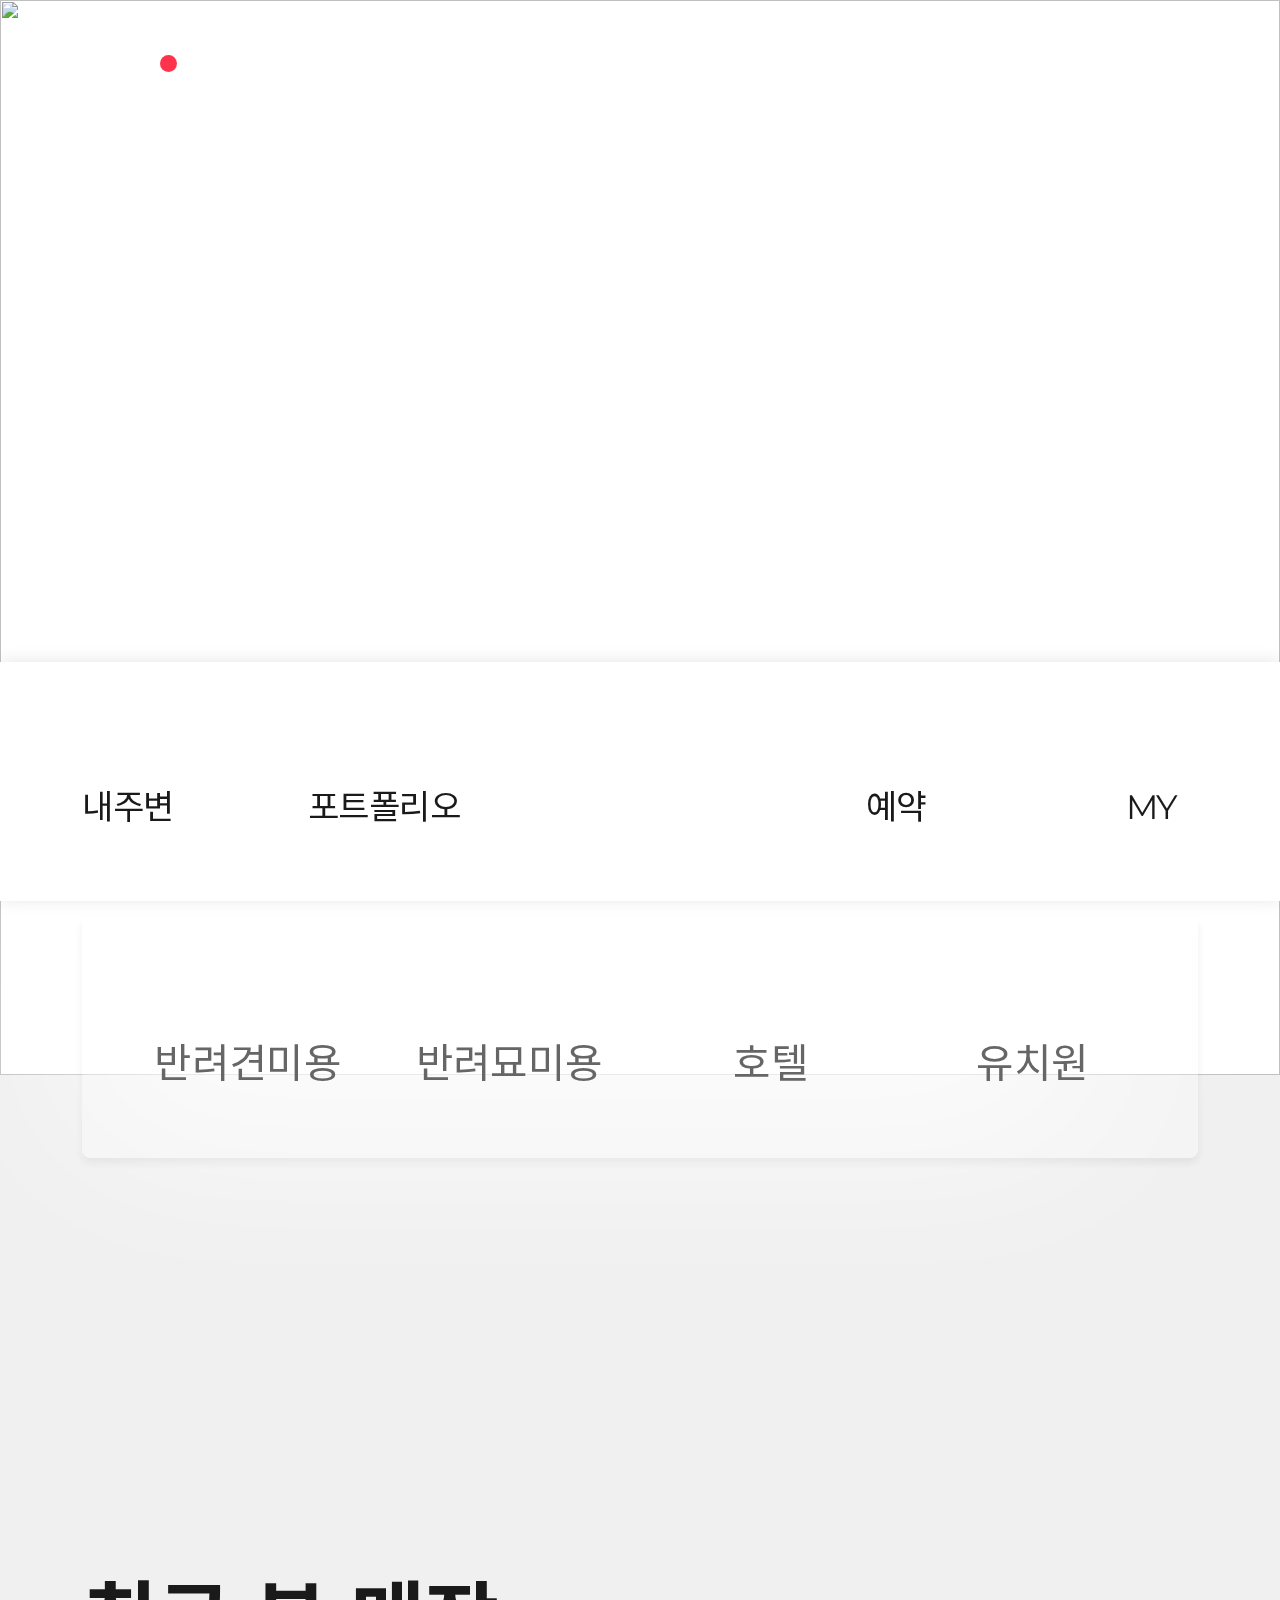
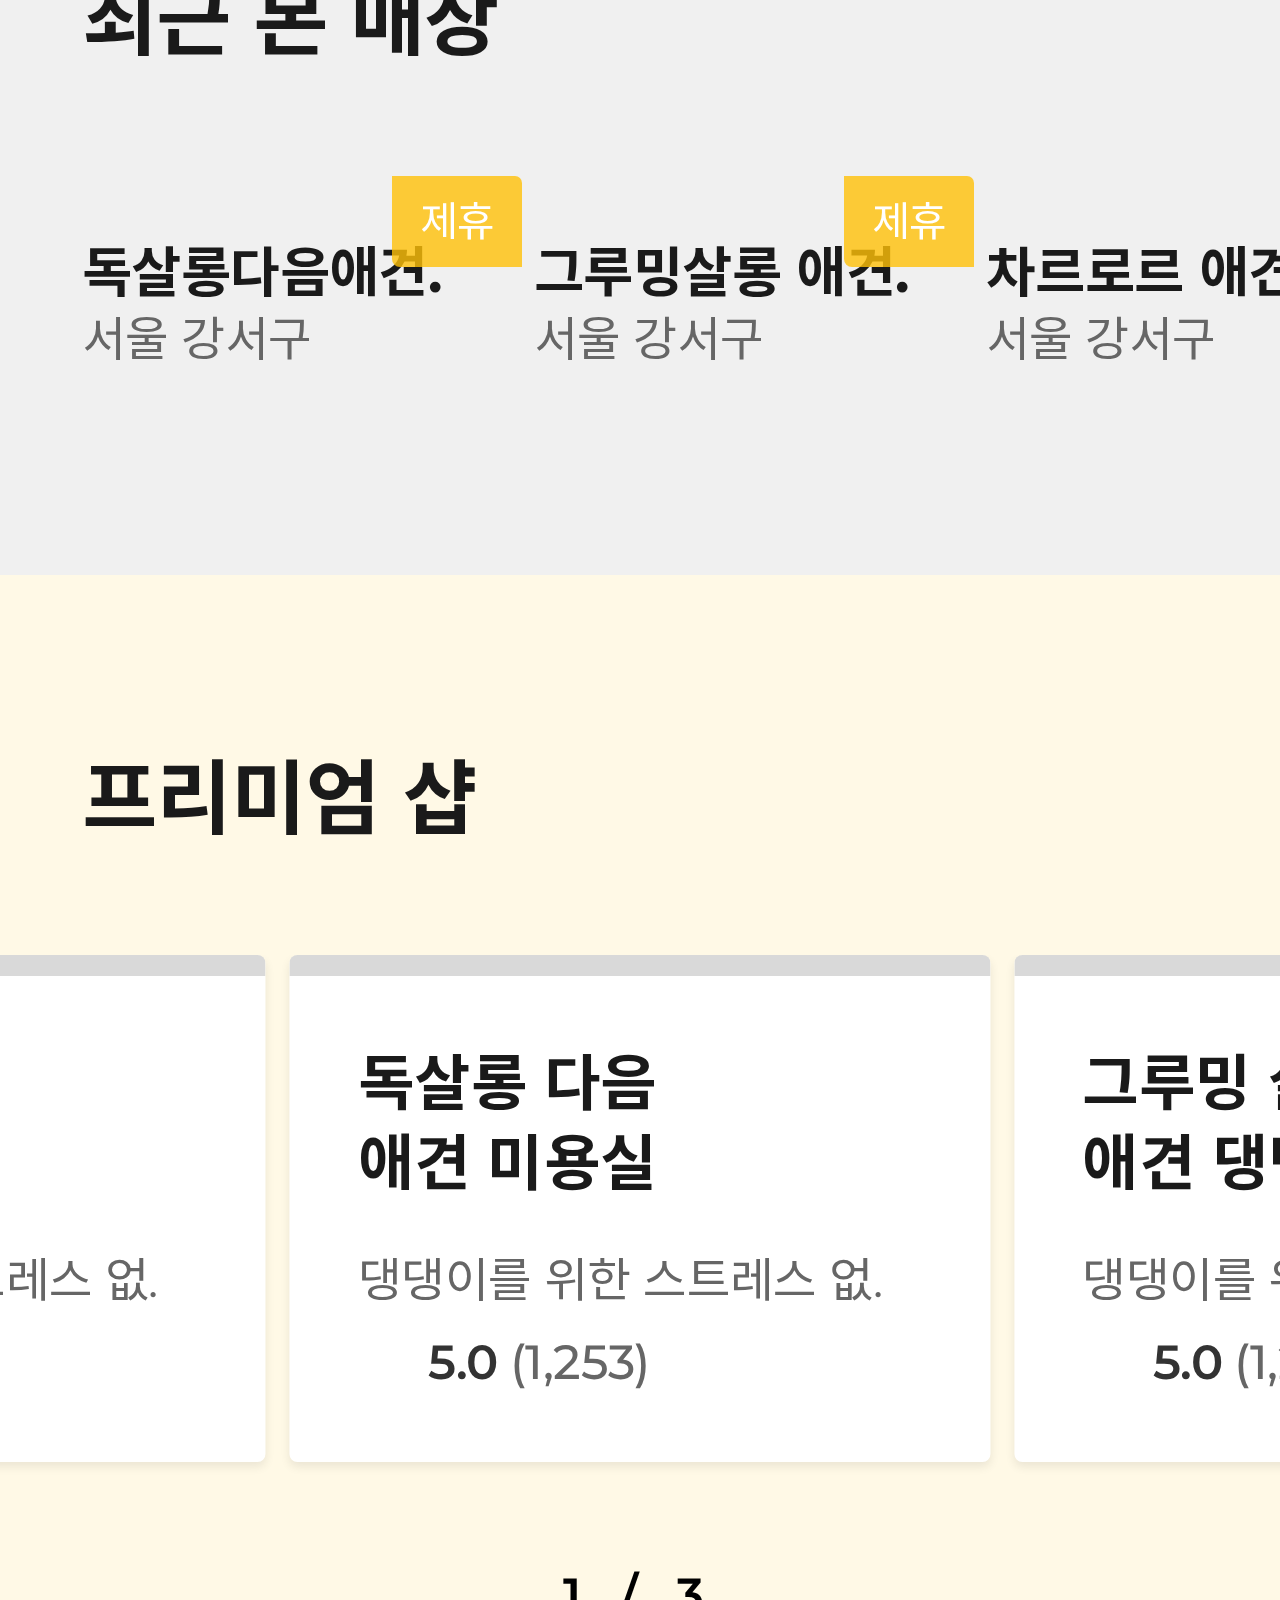
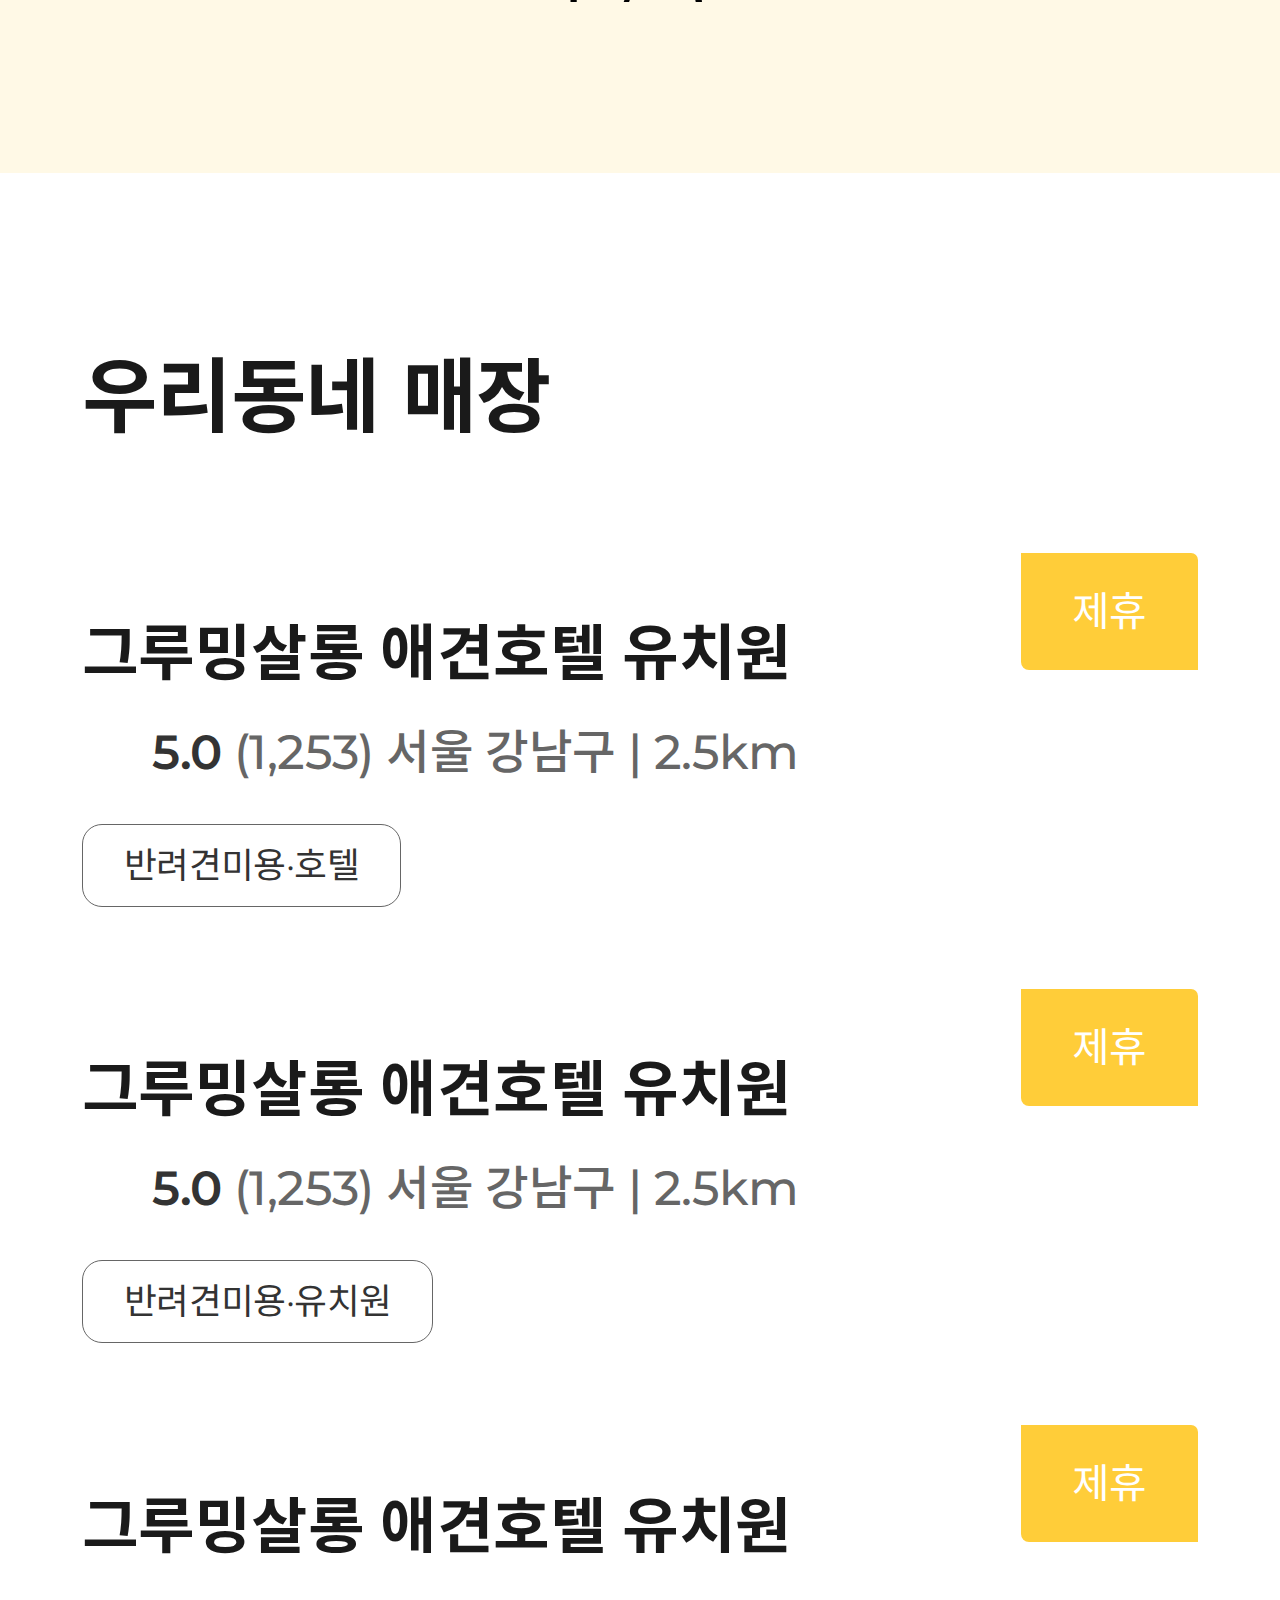
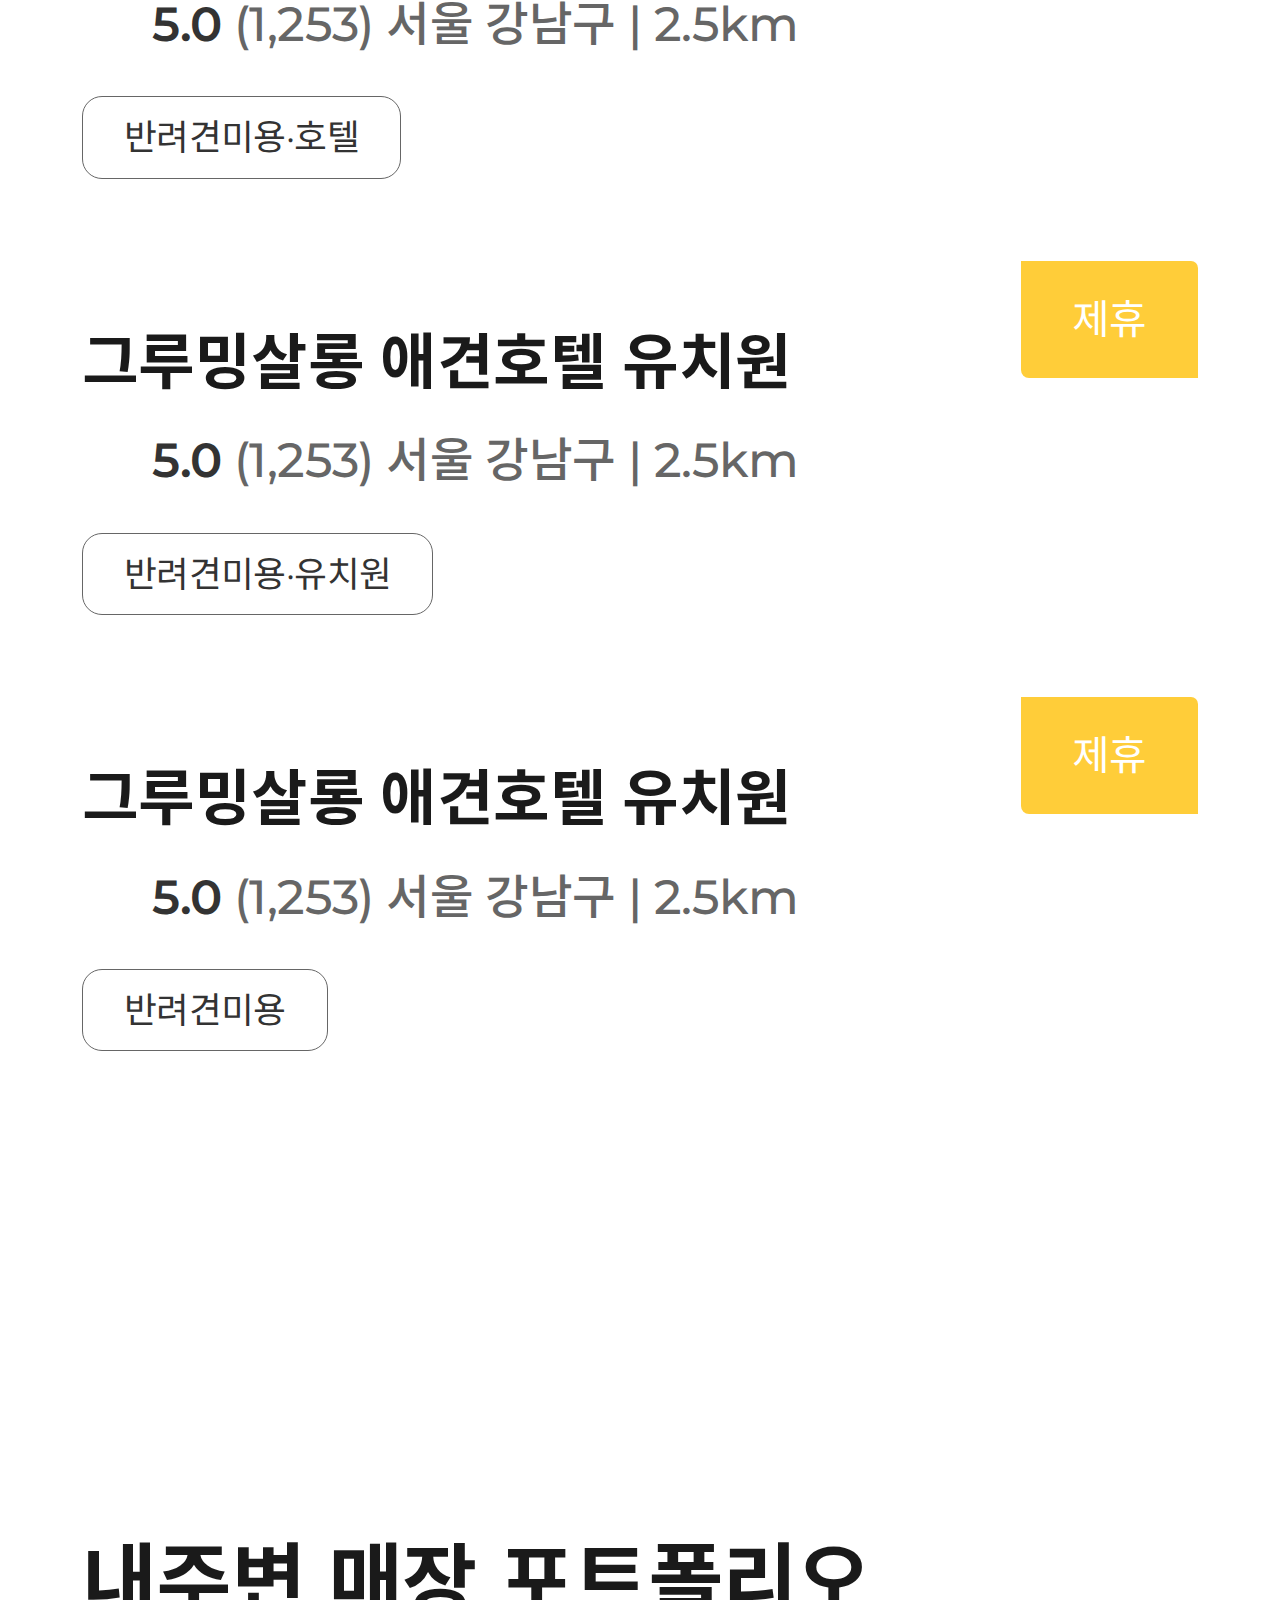
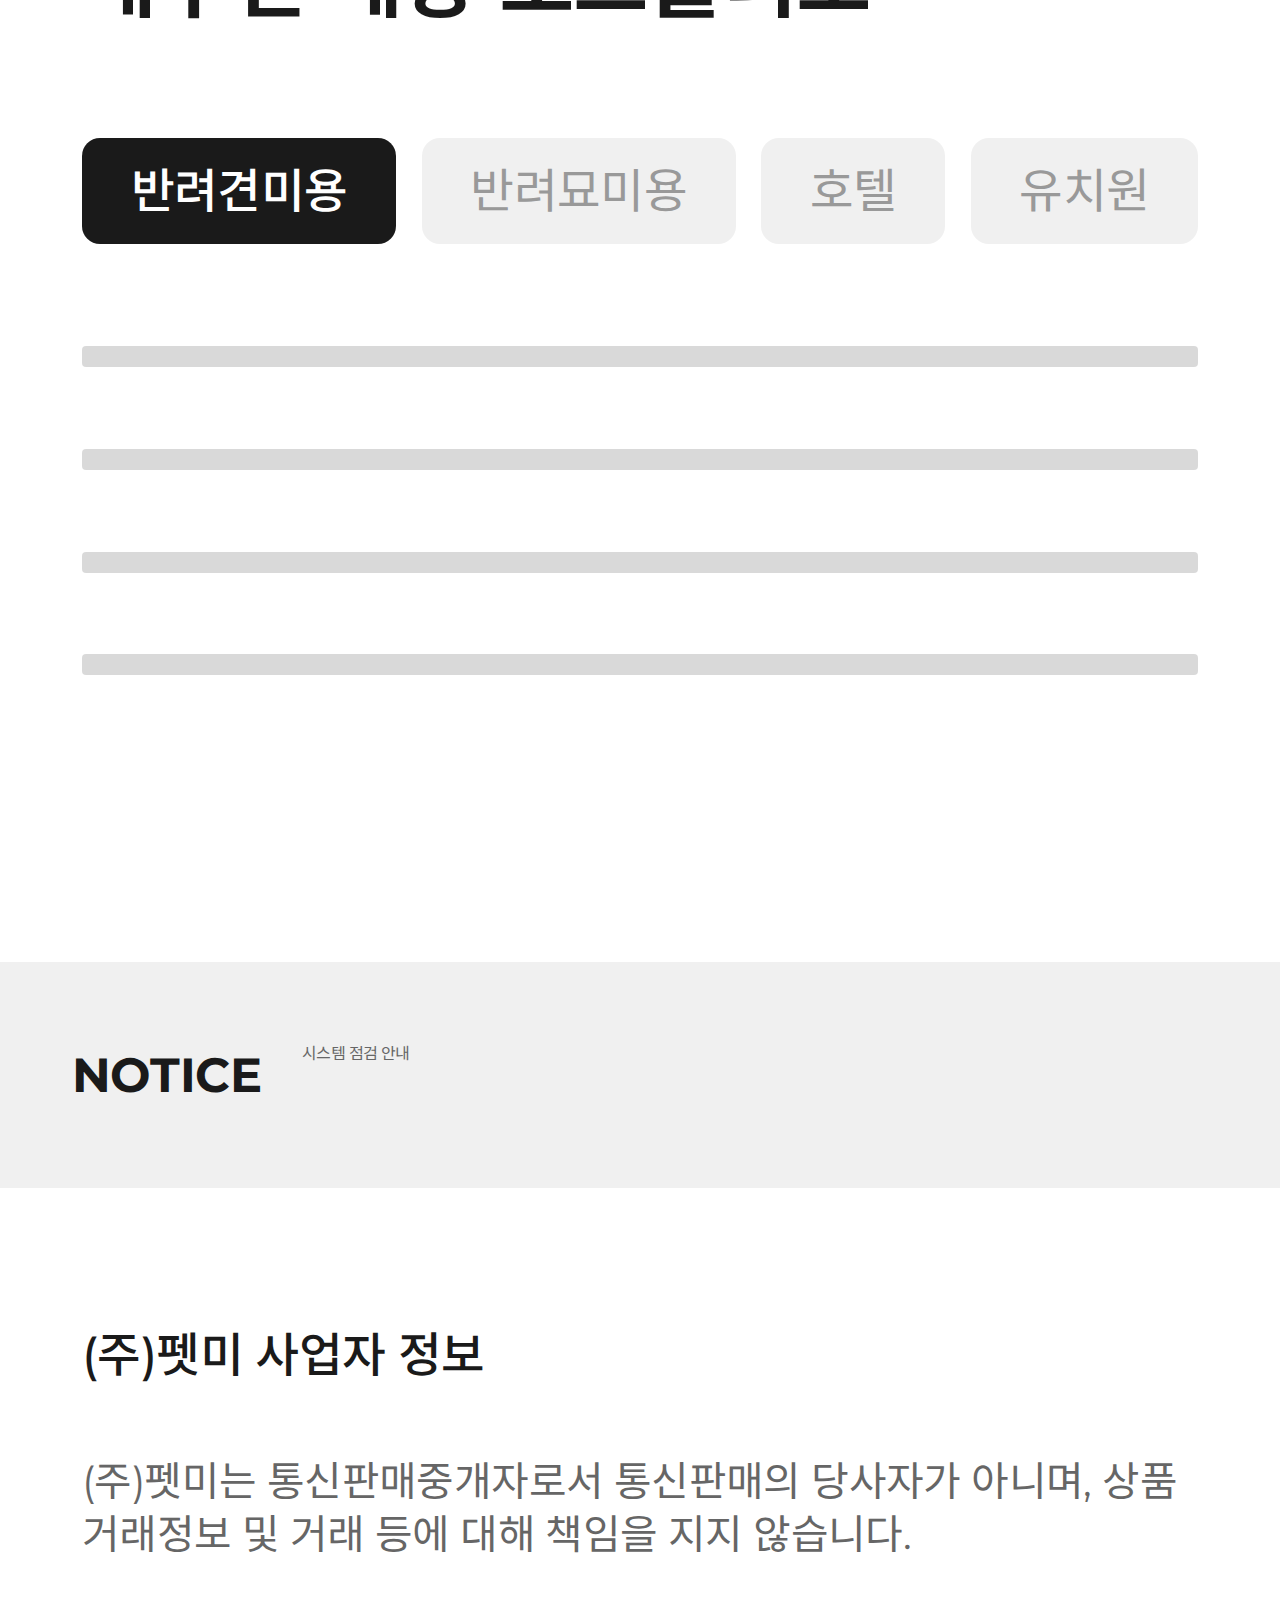
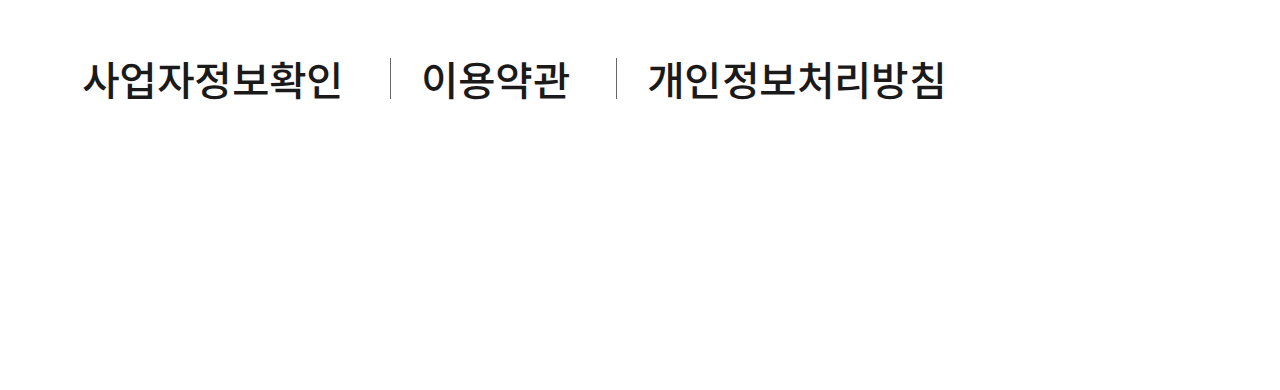
==== commit 8a5a9ee3: "업데이트" ====
--- a/index.html
+++ b/index.html
@@ -1,588 +1,635 @@
 <!DOCTYPE html>
 <html lang="ko">
-<head>
-<meta charset="utf-8">
-<meta http-equiv="Content-Type" content="text/html; charset=utf-8">
-<meta http-equiv="X-UA-Compatible" content="IE=edge">
-<meta http-equiv="imagetoolbar" content="no">
-<meta name="format-detection" content="telephone=no">
-<meta name="viewport" content="width=device-width,user-scalable=no,initial-scale=1.0,minimum-scale=1.0,maximum-scale=1.0">
-<title>펫미</title>
-<link rel="stylesheet" href="../resources/css/common.css">
-<link rel="stylesheet" href="../resources/css/layout.css">
-<link rel="stylesheet" href="../resources/css/main.css">
-<script src="../resources/js/jquery-3.4.1.js"></script>
-<script src="../resources/js/common.js"></script>
-
-<!-- 스와이퍼 4.5.1 -->
-<link rel="stylesheet" href="../resources/css/swiper.min.css">
-<script src="../resources/js/swiper.min.js"></script>
-</head>
-<body>
-
-<div class="wrap" id="wrap">
-    <!-- 상단 -->
-    <header class="main_header">
+  <head>
+    <meta charset="utf-8" />
+    <meta http-equiv="Content-Type" content="text/html; charset=utf-8" />
+    <meta http-equiv="X-UA-Compatible" content="IE=edge" />
+    <meta http-equiv="imagetoolbar" content="no" />
+    <meta name="format-detection" content="telephone=no" />
+    <meta
+      name="viewport"
+      content="width=device-width,user-scalable=no,initial-scale=1.0,minimum-scale=1.0,maximum-scale=1.0"
+    />
+    <title>펫미</title>
+    <link rel="stylesheet" href="./resources/css/common.css" />
+    <link rel="stylesheet" href="./resources/css/layout.css" />
+    <link rel="stylesheet" href="./resources/css/main.css" />
+    <script src="./resources/js/jquery-3.4.1.js"></script>
+    <script src="./resources/js/common.js"></script>
+
+    <!-- 스와이퍼 4.5.1 -->
+    <link rel="stylesheet" href="./resources/css/swiper.min.css" />
+    <script src="./resources/js/swiper.min.js"></script>
+  </head>
+  <body>
+    <div class="wrap" id="wrap">
+      <!-- 상단 -->
+      <header class="main_header">
         <nav class="gnb">
-            <div class="alert"><span class="blind">알림</span></div>
-            <a href="#" class="location">
-                <span class="loca_tit">강남구 역삼동</span>
-                <span class="loca_arrow"><img src="../images/common/icon_down.png" alt="" /></span>
-            </a>
-            <!-- 검색 -->
-            <button type="button" title="전체검색" class="search"><span class="blind">전체검색</span></button>
-            <div class="search_wrap">
-                <div class="dim_bg"></div>
-                <div class="search_content">
-                    <a href="javascript:;" class="search_btn_close"><span class="blind">검색닫기</span></a>
-                    <div class="search_bar">
-                        <form name="search" method="get" action="/m/search.html">
-                            <fieldset>
-                                <legend>검색 폼</legend>
-                                <input type="text" name="s" value="" title="검색어를 입력" placeholder="검색어를 입력하세요." class="search_result">
-                            </fieldset>
-                        </form>
-                        <button type="button" title="전체검색" class="btn_allsearch"><span class="blind">전체검색</span></button>
-                    </div>
-                    <div class="search_text">
-                        <a href="#">#반려견 미용</a>
-                        <a href="#">#반려묘 미용</a>
-                        <a href="#">#호텔</a>
-                        <a href="#">#유치원</a>
-                        <a href="#">#애견미용실</a>
-                        <a href="#">#우리동네매장</a>
-                    </div>
-                </div>
-            </div>
-            <!-- //검색 -->
+          <div class="alert"><span class="blind">알림</span></div>
+          <a href="#" class="location">
+            <span class="loca_tit">강남구 역삼동</span>
+            <span class="loca_arrow"
+              ><img src="./images/common/icon_down.png" alt=""
+            /></span>
+          </a>
+          <!-- 검색 -->
+          <button type="button" title="전체검색" class="search">
+            <span class="blind">전체검색</span>
+          </button>
+          <div class="search_wrap">
+            <div class="dim_bg"></div>
+            <div class="search_content">
+              <a href="javascript:;" class="search_btn_close"
+                ><span class="blind">검색닫기</span></a
+              >
+              <div class="search_bar">
+                <form name="search" method="get" action="/m/search.html">
+                  <fieldset>
+                    <legend>검색 폼</legend>
+                    <input
+                      type="text"
+                      name="s"
+                      value=""
+                      title="검색어를 입력"
+                      placeholder="검색어를 입력하세요."
+                      class="search_result"
+                    />
+                  </fieldset>
+                </form>
+                <button type="button" title="전체검색" class="btn_allsearch">
+                  <span class="blind">전체검색</span>
+                </button>
+              </div>
+              <div class="search_text">
+                <a href="#">#반려견 미용</a>
+                <a href="#">#반려묘 미용</a>
+                <a href="#">#호텔</a>
+                <a href="#">#유치원</a>
+                <a href="#">#애견미용실</a>
+                <a href="#">#우리동네매장</a>
+              </div>
+            </div>
+          </div>
+          <!-- //검색 -->
         </nav>
-    </header>
-    <!-- //상단 -->
-
-    <!-- 본문내용 -->
-    <div class="container main">
+      </header>
+      <!-- //상단 -->
+
+      <!-- 본문내용 -->
+      <div class="container main">
         <!-- 메인비주얼 -->
         <section class="swiper-container slider_visual">
-            <div class="swiper-wrapper">
-                <div class="swiper-slide">
-                    <a href="#">
-                        <div class="visual_text">
-                            <p class="title">펫미와 함께 건강한<br>반려라이프를 함께해요!</p>
-                            <p class="desc">선착순 30% 할인쿠폰 받기</p>
-                        </div>
-                        <figure>
-                            <img src="../images/main/img_visual_01.png" alt="" />
-                        </figure>
-                    </a>
+          <div class="swiper-wrapper">
+            <div class="swiper-slide">
+              <a href="#">
+                <div class="visual_text">
+                  <p class="title">
+                    펫미와 함께 건강한<br />반려라이프를 함께해요!
+                  </p>
+                  <p class="desc">선착순 30% 할인쿠폰 받기</p>
                 </div>
-                <div class="swiper-slide">
-                    <a href="#">
-                        <div class="visual_text">
-                            <p class="title">반려견 마을과<br>반려라이프를 함께해요!</p>
-                            <p class="desc">선착순 30% 할인쿠폰 받기</p>
-                        </div>
-                        <figure>
-                            <img src="../images/main/img_visual_02.png" alt="" />
-                        </figure>
-                    </a>
+                <figure>
+                  <img src="./images/main/img_visual_01.png" alt="" />
+                </figure>
+              </a>
+            </div>
+            <div class="swiper-slide">
+              <a href="#">
+                <div class="visual_text">
+                  <p class="title">반려견 마을과<br />반려라이프를 함께해요!</p>
+                  <p class="desc">선착순 30% 할인쿠폰 받기</p>
                 </div>
-                <div class="swiper-slide">
-                    <a href="#">
-                        <div class="visual_text">
-                            <p class="title">펫미와 함께 건강한<br>반려라이프를 함께해요!</p>
-                            <p class="desc">선착순 30% 할인쿠폰 받기</p>
-                        </div>
-                        <figure>
-                            <img src="../images/main/img_visual_03.png" alt="" />
-                        </figure>
-                    </a>
+                <figure>
+                  <img src="./images/main/img_visual_02.png" alt="" />
+                </figure>
+              </a>
+            </div>
+            <div class="swiper-slide">
+              <a href="#">
+                <div class="visual_text">
+                  <p class="title">
+                    펫미와 함께 건강한<br />반려라이프를 함께해요!
+                  </p>
+                  <p class="desc">선착순 30% 할인쿠폰 받기</p>
                 </div>
-            </div>
-            <div class="swiper-pagination"></div>
+                <figure>
+                  <img src="./images/main/img_visual_03.png" alt="" />
+                </figure>
+              </a>
+            </div>
+          </div>
+          <div class="swiper-pagination"></div>
         </section>
         <!-- //메인비주얼 -->
-        
+
         <!-- 메인퀵메뉴 -->
         <section class="main_section_quickmenu">
-            <ul class="quickmenu_wrap">
-                <li>
-                    <a href="#">
-                        <img src="../images/main/img_quickmenu_01.png" alt="" />
-                        <p>반려견미용</p>
-                    </a>
-                </li>
-                <li>
-                    <a href="#">
-                        <img src="../images/main/img_quickmenu_02.png" alt="" />
-                        <p>반려묘미용</p>
-                    </a>
-                </li>
-                <li>
-                    <a href="#">
-                        <img src="../images/main/img_quickmenu_03.png" alt="" />
-                        <p>호텔</p>
-                    </a>
-                </li>
-                <li>
-                    <a href="#">
-                        <img src="../images/main/img_quickmenu_04.png" alt="" />
-                        <p>유치원</p>
-                    </a>
-                </li>
-            </ul>
+          <ul class="quickmenu_wrap">
+            <li>
+              <a href="#">
+                <img src="./images/main/img_quickmenu_01.png" alt="" />
+                <p>반려견미용</p>
+              </a>
+            </li>
+            <li>
+              <a href="#">
+                <img src="./images/main/img_quickmenu_02.png" alt="" />
+                <p>반려묘미용</p>
+              </a>
+            </li>
+            <li>
+              <a href="#">
+                <img src="./images/main/img_quickmenu_03.png" alt="" />
+                <p>호텔</p>
+              </a>
+            </li>
+            <li>
+              <a href="#">
+                <img src="./images/main/img_quickmenu_04.png" alt="" />
+                <p>유치원</p>
+              </a>
+            </li>
+          </ul>
         </section>
         <!-- //메인퀵메뉴 -->
         <!-- 메인퀵메뉴:상단 fixed -->
         <section class="header_quickmenu">
-            <ul class="quickmenu_wrap">
-                <li>
-                    <a href="#">
-                        <p>반려견미용</p>
-                    </a>
-                </li>
-                <li>
-                    <a href="#">
-                        <p>반려묘미용</p>
-                    </a>
-                </li>
-                <li>
-                    <a href="#">
-                        <p>호텔</p>
-                    </a>
-                </li>
-                <li>
-                    <a href="#">
-                        <p>유치원</p>
-                    </a>
-                </li>
-            </ul>
+          <ul class="quickmenu_wrap">
+            <li>
+              <a href="#">
+                <p>반려견미용</p>
+              </a>
+            </li>
+            <li>
+              <a href="#">
+                <p>반려묘미용</p>
+              </a>
+            </li>
+            <li>
+              <a href="#">
+                <p>호텔</p>
+              </a>
+            </li>
+            <li>
+              <a href="#">
+                <p>유치원</p>
+              </a>
+            </li>
+          </ul>
         </section>
         <!-- //메인퀵메뉴:상단 fixed -->
 
         <!-- 최근본매장 -->
         <section class="main_section_store">
-            <div class="inner">
-                <div class="sect_title">
-                    <h2>최근 본 매장</h2>
-                    <a href="../sub/lately.html" class="icon_arrow"><span class="blind">바로가기</span></a>
-                </div>
-            </div>
-            <div class="swiper-container slider_store">
-                <div class="swiper-wrapper">
-                    <div class="swiper-slide">
-                        <a href="#">
-                            <figure class="thumbimg">
-                                <span class="mark">제휴</span>
-                                <img src="../images/main/img_mainstore_01.png" alt="" />
-                            </figure>
-                            <p class="title">독살롱다음애견..</p>
-                            <p class="desc">서울 강서구</p>
-                        </a>
-                    </div>
-                    <div class="swiper-slide">
-                        <a href="#">
-                            <figure class="thumbimg">
-                                <span class="mark">제휴</span>
-                                <img src="../images/main/img_mainstore_02.png" alt="" />
-                            </figure>
-                            <p class="title">그루밍살롱 애견..</p>
-                            <p class="desc">서울 강서구</p>
-                        </a>
-                    </div>
-                    <div class="swiper-slide">
-                        <a href="#">
-                            <figure class="thumbimg">
-                                <span class="mark">제휴</span>
-                                <img src="../images/main/img_mainstore_03.png" alt="" />
-                            </figure>
-                            <p class="title">차르로르 애견..</p>
-                            <p class="desc">서울 강서구</p>
-                        </a>
-                    </div>
-                    <div class="swiper-slide">
-                        <a href="#">
-                            <figure class="thumbimg">
-                                <span class="mark">제휴</span>
-                                <img src="../images/main/img_mainstore_04.png" alt="" />
-                            </figure>
-                            <p class="title">독살롱다음애견..</p>
-                            <p class="desc">서울 강서구</p>
-                        </a>
-                    </div>
-                    <div class="swiper-slide">
-                        <a href="#">
-                            <figure class="thumbimg">
-                                <span class="mark">제휴</span>
-                                <img src="../images/main/img_mainstore_05.png" alt="" />
-                            </figure>
-                            <p class="title">독살롱다음애견..</p>
-                            <p class="desc">서울 강서구</p>
-                        </a>
-                    </div>
-                    <div class="swiper-slide">
-                        <a href="#">
-                            <figure class="thumbimg">
-                                <span class="mark">제휴</span>
-                                <img src="../images/main/img_mainstore_06.png" alt="" />
-                            </figure>
-                            <p class="title">그루밍살롱 애견..</p>
-                            <p class="desc">서울 강서구</p>
-                        </a>
-                    </div>
-                </div>
-            </div>
+          <div class="inner">
+            <div class="sect_title">
+              <h2>최근 본 매장</h2>
+              <a href="./sub/lately.html" class="icon_arrow"
+                ><span class="blind">바로가기</span></a
+              >
+            </div>
+          </div>
+          <div class="swiper-container slider_store">
+            <div class="swiper-wrapper">
+              <div class="swiper-slide">
+                <a href="#">
+                  <figure class="thumbimg">
+                    <span class="mark">제휴</span>
+                    <img src="./images/main/img_mainstore_01.png" alt="" />
+                  </figure>
+                  <p class="title">독살롱다음애견.</p>
+                  <p class="desc">서울 강서구</p>
+                </a>
+              </div>
+              <div class="swiper-slide">
+                <a href="#">
+                  <figure class="thumbimg">
+                    <span class="mark">제휴</span>
+                    <img src="./images/main/img_mainstore_02.png" alt="" />
+                  </figure>
+                  <p class="title">그루밍살롱 애견.</p>
+                  <p class="desc">서울 강서구</p>
+                </a>
+              </div>
+              <div class="swiper-slide">
+                <a href="#">
+                  <figure class="thumbimg">
+                    <span class="mark">제휴</span>
+                    <img src="./images/main/img_mainstore_03.png" alt="" />
+                  </figure>
+                  <p class="title">차르로르 애견.</p>
+                  <p class="desc">서울 강서구</p>
+                </a>
+              </div>
+              <div class="swiper-slide">
+                <a href="#">
+                  <figure class="thumbimg">
+                    <span class="mark">제휴</span>
+                    <img src="./images/main/img_mainstore_04.png" alt="" />
+                  </figure>
+                  <p class="title">독살롱다음애견.</p>
+                  <p class="desc">서울 강서구</p>
+                </a>
+              </div>
+              <div class="swiper-slide">
+                <a href="#">
+                  <figure class="thumbimg">
+                    <span class="mark">제휴</span>
+                    <img src="./images/main/img_mainstore_05.png" alt="" />
+                  </figure>
+                  <p class="title">독살롱다음애견.</p>
+                  <p class="desc">서울 강서구</p>
+                </a>
+              </div>
+              <div class="swiper-slide">
+                <a href="#">
+                  <figure class="thumbimg">
+                    <span class="mark">제휴</span>
+                    <img src="./images/main/img_mainstore_06.png" alt="" />
+                  </figure>
+                  <p class="title">그루밍살롱 애견.</p>
+                  <p class="desc">서울 강서구</p>
+                </a>
+              </div>
+            </div>
+          </div>
         </section>
         <!-- //최근본매장 -->
 
         <!-- 프리미엄샵 -->
         <section class="main_section_premium">
-            <div class="inner">
-                <div class="sect_title">
-                    <h2>프리미엄 샵</h2>
-                </div>
-            </div>
-            <div class="swiper-container slider_premium">
-                <div class="swiper-wrapper">
-                    <div class="swiper-slide">
-                        <a href="#">
-                            <figure class="thumbimg">
-                                <img src="../images/main/img_premium_01.png" alt="" />
-                                <p class="text">반려견미용·유치원</p>
-                            </figure>
-                            <div class="text_wrap">
-                                <p class="title">독살롱 다음 <br>애견 미용실</p>
-                                <p class="desc">댕댕이를 위한 스트레스 없..</p>
-                                <p class="rate"><span class="rate_all">5.0</span> (1,253)</p>
-                            </div>
-                        </a>
-                    </div>
-                    <div class="swiper-slide">
-                        <a href="#">
-                            <figure class="thumbimg">
-                                <img src="../images/main/img_premium_02.png" alt="" />
-                                <p class="text">반려견미용·유치원</p>
-                            </figure>
-                            <div class="text_wrap">
-                                <p class="title">그루밍 살롱 <br>애견 댕댕이 미용실</p>
-                                <p class="desc">댕댕이를 위한 스트레스 없..</p>
-                                <p class="rate"><span class="rate_all">5.0</span> (1,253)</p>
-                            </div>
-                        </a>
-                    </div>
-                    <div class="swiper-slide">
-                        <a href="#">
-                            <figure class="thumbimg">
-                                <img src="../images/main/img_premium_03.png" alt="" />
-                                <p class="text">반려견미용·유치원</p>
-                            </figure>
-                            <div class="text_wrap">
-                                <p class="title">견생컷</p>
-                                <p class="desc">댕댕이를 위한 스트레스 없..</p>
-                                <p class="rate"><span class="rate_all">5.0</span> (1,253)</p>
-                            </div>
-                        </a>
-                    </div>
-                </div>
-                <div class="swiper-pagination"></div>
-            </div>
+          <div class="inner">
+            <div class="sect_title">
+              <h2>프리미엄 샵</h2>
+            </div>
+          </div>
+          <div class="swiper-container slider_premium">
+            <div class="swiper-wrapper">
+              <div class="swiper-slide">
+                <a href="#">
+                  <figure class="thumbimg">
+                    <img src="./images/main/img_premium_01.png" alt="" />
+                    <p class="text">반려견미용·유치원</p>
+                  </figure>
+                  <div class="text_wrap">
+                    <p class="title">독살롱 다음 <br />애견 미용실</p>
+                    <p class="desc">댕댕이를 위한 스트레스 없.</p>
+                    <p class="rate">
+                      <span class="rate_all">5.0</span> (1,253)
+                    </p>
+                  </div>
+                </a>
+              </div>
+              <div class="swiper-slide">
+                <a href="#">
+                  <figure class="thumbimg">
+                    <img src="./images/main/img_premium_02.png" alt="" />
+                    <p class="text">반려견미용·유치원</p>
+                  </figure>
+                  <div class="text_wrap">
+                    <p class="title">그루밍 살롱 <br />애견 댕댕이 미용실</p>
+                    <p class="desc">댕댕이를 위한 스트레스 없.</p>
+                    <p class="rate">
+                      <span class="rate_all">5.0</span> (1,253)
+                    </p>
+                  </div>
+                </a>
+              </div>
+              <div class="swiper-slide">
+                <a href="#">
+                  <figure class="thumbimg">
+                    <img src="./images/main/img_premium_03.png" alt="" />
+                    <p class="text">반려견미용·유치원</p>
+                  </figure>
+                  <div class="text_wrap">
+                    <p class="title">견생컷</p>
+                    <p class="desc">댕댕이를 위한 스트레스 없.</p>
+                    <p class="rate">
+                      <span class="rate_all">5.0</span> (1,253)
+                    </p>
+                  </div>
+                </a>
+              </div>
+            </div>
+            <div class="swiper-pagination"></div>
+          </div>
         </section>
         <!-- //프리미엄샵 -->
 
         <!-- 우리동네 매장 -->
         <section class="main_section_local">
-            <div class="inner">
-                <div class="sect_title">
-                    <h2>우리동네 매장</h2>
-                    <a href="#" class="icon_arrow"><span class="blind">바로가기</span></a>
-                </div>
-                <ul class="local_list">
-                    <li>
-                        <a href="#">
-                            <figure class="thumbimg">
-                                <span class="mark">제휴</span>
-                                <img src="../images/main/img_local_01.png" alt="" />
-                            </figure>
-                            <div class="text_wrap">
-                                <p class="title">그루밍살롱 애견호텔 유치원</p>
-                                <p class="rate"><span class="rate_all">5.0</span> (1,253) 서울 강남구 | 2.5km</p>
-                                <p class="category">반려견미용·호텔</p>
-                            </div>
-                        </a>
-                    </li>
-                    <li>
-                        <a href="#">
-                            <figure class="thumbimg">
-                                <span class="mark">제휴</span>
-                                <img src="../images/main/img_local_02.png" alt="" />
-                            </figure>
-                            <div class="text_wrap">
-                                <p class="title">그루밍살롱 애견호텔 유치원</p>
-                                <p class="rate"><span class="rate_all">5.0</span> (1,253) 서울 강남구 | 2.5km</p>
-                                <p class="category">반려견미용·유치원</p>
-                            </div>
-                        </a>
-                    </li>
-                    <li>
-                        <a href="#">
-                            <figure class="thumbimg">
-                                <span class="mark">제휴</span>
-                                <img src="../images/main/img_local_03.png" alt="" />
-                            </figure>
-                            <div class="text_wrap">
-                                <p class="title">그루밍살롱 애견호텔 유치원</p>
-                                <p class="rate"><span class="rate_all">5.0</span> (1,253) 서울 강남구 | 2.5km</p>
-                                <p class="category">반려견미용·호텔</p>
-                            </div>
-                        </a>
-                    </li>
-                    <li>
-                        <a href="#">
-                            <figure class="thumbimg">
-                                <span class="mark">제휴</span>
-                                <img src="../images/main/img_local_04.png" alt="" />
-                            </figure>
-                            <div class="text_wrap">
-                                <p class="title">그루밍살롱 애견호텔 유치원</p>
-                                <p class="rate"><span class="rate_all">5.0</span> (1,253) 서울 강남구 | 2.5km</p>
-                                <p class="category">반려견미용·유치원</p>
-                            </div>
-                        </a>
-                    </li>
-                    <li>
-                        <a href="#">
-                            <figure class="thumbimg">
-                                <span class="mark">제휴</span>
-                                <img src="../images/main/img_local_05.png" alt="" />
-                            </figure>
-                            <div class="text_wrap">
-                                <p class="title">그루밍살롱 애견호텔 유치원</p>
-                                <p class="rate"><span class="rate_all">5.0</span> (1,253) 서울 강남구 | 2.5km</p>
-                                <p class="category">반려견미용</p>
-                            </div>
-                        </a>
-                    </li>
-                </ul>
-            </div>
+          <div class="inner">
+            <div class="sect_title">
+              <h2>우리동네 매장</h2>
+              <a href="#" class="icon_arrow"
+                ><span class="blind">바로가기</span></a
+              >
+            </div>
+            <ul class="local_list">
+              <li>
+                <a href="#">
+                  <figure class="thumbimg">
+                    <span class="mark">제휴</span>
+                    <img src="./images/main/img_local_01.png" alt="" />
+                  </figure>
+                  <div class="text_wrap">
+                    <p class="title">그루밍살롱 애견호텔 유치원</p>
+                    <p class="rate">
+                      <span class="rate_all">5.0</span> (1,253) 서울 강남구 |
+                      2.5km
+                    </p>
+                    <p class="category">반려견미용·호텔</p>
+                  </div>
+                </a>
+              </li>
+              <li>
+                <a href="#">
+                  <figure class="thumbimg">
+                    <span class="mark">제휴</span>
+                    <img src="./images/main/img_local_02.png" alt="" />
+                  </figure>
+                  <div class="text_wrap">
+                    <p class="title">그루밍살롱 애견호텔 유치원</p>
+                    <p class="rate">
+                      <span class="rate_all">5.0</span> (1,253) 서울 강남구 |
+                      2.5km
+                    </p>
+                    <p class="category">반려견미용·유치원</p>
+                  </div>
+                </a>
+              </li>
+              <li>
+                <a href="#">
+                  <figure class="thumbimg">
+                    <span class="mark">제휴</span>
+                    <img src="./images/main/img_local_03.png" alt="" />
+                  </figure>
+                  <div class="text_wrap">
+                    <p class="title">그루밍살롱 애견호텔 유치원</p>
+                    <p class="rate">
+                      <span class="rate_all">5.0</span> (1,253) 서울 강남구 |
+                      2.5km
+                    </p>
+                    <p class="category">반려견미용·호텔</p>
+                  </div>
+                </a>
+              </li>
+              <li>
+                <a href="#">
+                  <figure class="thumbimg">
+                    <span class="mark">제휴</span>
+                    <img src="./images/main/img_local_04.png" alt="" />
+                  </figure>
+                  <div class="text_wrap">
+                    <p class="title">그루밍살롱 애견호텔 유치원</p>
+                    <p class="rate">
+                      <span class="rate_all">5.0</span> (1,253) 서울 강남구 |
+                      2.5km
+                    </p>
+                    <p class="category">반려견미용·유치원</p>
+                  </div>
+                </a>
+              </li>
+              <li>
+                <a href="#">
+                  <figure class="thumbimg">
+                    <span class="mark">제휴</span>
+                    <img src="./images/main/img_local_05.png" alt="" />
+                  </figure>
+                  <div class="text_wrap">
+                    <p class="title">그루밍살롱 애견호텔 유치원</p>
+                    <p class="rate">
+                      <span class="rate_all">5.0</span> (1,253) 서울 강남구 |
+                      2.5km
+                    </p>
+                    <p class="category">반려견미용</p>
+                  </div>
+                </a>
+              </li>
+            </ul>
+          </div>
         </section>
         <!-- //우리동네 매장 -->
 
         <!-- 롤링배너 -->
         <section class="main_section_banner">
-            <div class="swiper-container slider_banner">
-                <div class="swiper-wrapper">
-                    <div class="swiper-slide">
-                        <a href="#">
-                            <img src="../images/main/img_banner_01.png" alt="" />
-                        </a>
-                    </div>
-                    <div class="swiper-slide">
-                        <a href="#">
-                            <img src="../images/main/img_banner_02.png" alt="" />
-                        </a>
-                    </div>
-                    <div class="swiper-slide">
-                        <a href="#">
-                            <img src="../images/main/img_banner_03.png" alt="" />
-                        </a>
-                    </div>
-                </div>
-                <div class="swiper-pagination"></div>
-            </div>
+          <div class="swiper-container slider_banner">
+            <div class="swiper-wrapper">
+              <div class="swiper-slide">
+                <a href="#">
+                  <img src="./images/main/img_banner_01.png" alt="" />
+                </a>
+              </div>
+              <div class="swiper-slide">
+                <a href="#">
+                  <img src="./images/main/img_banner_02.png" alt="" />
+                </a>
+              </div>
+              <div class="swiper-slide">
+                <a href="#">
+                  <img src="./images/main/img_banner_03.png" alt="" />
+                </a>
+              </div>
+            </div>
+            <div class="swiper-pagination"></div>
+          </div>
         </section>
         <!-- //롤링배너 -->
 
         <!-- 내주변 매장 포트폴리오 -->
         <section class="main_section_portfolio">
-            <div class="inner">
-                <div class="sect_title">
-                    <h2>내주변 매장 포트폴리오</h2>
-                    <a href="#" class="icon_arrow"><span class="blind">바로가기</span></a>
-                </div>
-                <div class="portfolio_wrap">
-                    <ul class="portfolio_tab">
-                        <li data-id="portfolio_con1" class="on">반려견미용</li>
-                        <li data-id="portfolio_con2">반려묘미용</li>
-                        <li data-id="portfolio_con3">호텔</li>
-                        <li data-id="portfolio_con4">유치원</li>
-                    </ul>
-                    <!-- 포트폴리오 : 내용1 -->
-                    <div id="portfolio_con1" class="content on">
-                        <ul class="portfolio_content">
-                            <li>
-                                <figure>
-                                    <img src="../images/main/img_portfolio_01.png" alt="" />
-                                    <p class="text">가위컷 11</p>
-                                </figure>
-                            </li>
-                            <li>
-                                <figure>
-                                    <img src="../images/main/img_portfolio_02.png" alt="" />
-                                    <p class="text">클리핑 11</p>
-                                </figure>
-                            </li>
-                            <li>
-                                <figure>
-                                    <img src="../images/main/img_portfolio_03.png" alt="" />
-                                    <p class="text">스포팅 11</p>
-                                </figure>
-                            </li>
-                            <li>
-                                <figure>
-                                    <img src="../images/main/img_portfolio_04.png" alt="" />
-                                    <p class="text">가위컷 11</p>
-                                </figure>
-                            </li>
-                        </ul>
-                    </div>
-                    <!-- //포트폴리오 : 내용1 -->
-                    <!-- 포트폴리오 : 내용2 -->
-                    <div id="portfolio_con2" class="content">
-                        <ul class="portfolio_content">
-                            <li>
-                                <figure>
-                                    <img src="../images/main/img_portfolio_03.png" alt="" />
-                                    <p class="text">가위컷 22</p>
-                                </figure>
-                            </li>
-                            <li>
-                                <figure>
-                                    <img src="../images/main/img_portfolio_01.png" alt="" />
-                                    <p class="text">클리핑 22</p>
-                                </figure>
-                            </li>
-                            <li>
-                                <figure>
-                                    <img src="../images/main/img_portfolio_02.png" alt="" />
-                                    <p class="text">스포팅 22</p>
-                                </figure>
-                            </li>
-                            <li>
-                                <figure>
-                                    <img src="../images/main/img_portfolio_04.png" alt="" />
-                                    <p class="text">가위컷 22</p>
-                                </figure>
-                            </li>
-                        </ul>
-                    </div>
-                    <!-- //포트폴리오 : 내용2 -->
-                    <!-- 포트폴리오 : 내용3 -->
-                    <div id="portfolio_con3" class="content">
-                        <ul class="portfolio_content">
-                            <li>
-                                <figure>
-                                    <img src="../images/main/img_portfolio_04.png" alt="" />
-                                    <p class="text">가위컷 33</p>
-                                </figure>
-                            </li>
-                            <li>
-                                <figure>
-                                    <img src="../images/main/img_portfolio_02.png" alt="" />
-                                    <p class="text">클리핑 33</p>
-                                </figure>
-                            </li>
-                            <li>
-                                <figure>
-                                    <img src="../images/main/img_portfolio_01.png" alt="" />
-                                    <p class="text">스포팅 33</p>
-                                </figure>
-                            </li>
-                            <li>
-                                <figure>
-                                    <img src="../images/main/img_portfolio_03.png" alt="" />
-                                    <p class="text">가위컷 33</p>
-                                </figure>
-                            </li>
-                        </ul>
-                    </div>
-                    <!-- //포트폴리오 : 내용3 -->
-                    <!-- 포트폴리오 : 내용4 -->
-                    <div id="portfolio_con4" class="content">
-                        <ul class="portfolio_content">
-                            <li>
-                                <figure>
-                                    <img src="../images/main/img_portfolio_03.png" alt="" />
-                                    <p class="text">가위컷 44</p>
-                                </figure>
-                            </li>
-                            <li>
-                                <figure>
-                                    <img src="../images/main/img_portfolio_02.png" alt="" />
-                                    <p class="text">클리핑 44</p>
-                                </figure>
-                            </li>
-                            <li>
-                                <figure>
-                                    <img src="../images/main/img_portfolio_01.png" alt="" />
-                                    <p class="text">스포팅 44</p>
-                                </figure>
-                            </li>
-                            <li>
-                                <figure>
-                                    <img src="../images/main/img_portfolio_04.png" alt="" />
-                                    <p class="text">가위컷 44</p>
-                                </figure>
-                            </li>
-                        </ul>
-                    </div>
-                    <!-- //포트폴리오 : 내용4 -->
-                </div>
-            </div>
+          <div class="inner">
+            <div class="sect_title">
+              <h2>내주변 매장 포트폴리오</h2>
+              <a href="#" class="icon_arrow"
+                ><span class="blind">바로가기</span></a
+              >
+            </div>
+            <div class="portfolio_wrap">
+              <ul class="portfolio_tab">
+                <li data-id="portfolio_con1" class="on">반려견미용</li>
+                <li data-id="portfolio_con2">반려묘미용</li>
+                <li data-id="portfolio_con3">호텔</li>
+                <li data-id="portfolio_con4">유치원</li>
+              </ul>
+              <!-- 포트폴리오 : 내용1 -->
+              <div id="portfolio_con1" class="content on">
+                <ul class="portfolio_content">
+                  <li>
+                    <figure>
+                      <img src="./images/main/img_portfolio_01.png" alt="" />
+                      <p class="text">가위컷 11</p>
+                    </figure>
+                  </li>
+                  <li>
+                    <figure>
+                      <img src="./images/main/img_portfolio_02.png" alt="" />
+                      <p class="text">클리핑 11</p>
+                    </figure>
+                  </li>
+                  <li>
+                    <figure>
+                      <img src="./images/main/img_portfolio_03.png" alt="" />
+                      <p class="text">스포팅 11</p>
+                    </figure>
+                  </li>
+                  <li>
+                    <figure>
+                      <img src="./images/main/img_portfolio_04.png" alt="" />
+                      <p class="text">가위컷 11</p>
+                    </figure>
+                  </li>
+                </ul>
+              </div>
+              <!-- //포트폴리오 : 내용1 -->
+              <!-- 포트폴리오 : 내용2 -->
+              <div id="portfolio_con2" class="content">
+                <ul class="portfolio_content">
+                  <li>
+                    <figure>
+                      <img src="./images/main/img_portfolio_03.png" alt="" />
+                      <p class="text">가위컷 22</p>
+                    </figure>
+                  </li>
+                  <li>
+                    <figure>
+                      <img src="./images/main/img_portfolio_01.png" alt="" />
+                      <p class="text">클리핑 22</p>
+                    </figure>
+                  </li>
+                  <li>
+                    <figure>
+                      <img src="./images/main/img_portfolio_02.png" alt="" />
+                      <p class="text">스포팅 22</p>
+                    </figure>
+                  </li>
+                  <li>
+                    <figure>
+                      <img src="./images/main/img_portfolio_04.png" alt="" />
+                      <p class="text">가위컷 22</p>
+                    </figure>
+                  </li>
+                </ul>
+              </div>
+              <!-- //포트폴리오 : 내용2 -->
+              <!-- 포트폴리오 : 내용3 -->
+              <div id="portfolio_con3" class="content">
+                <ul class="portfolio_content">
+                  <li>
+                    <figure>
+                      <img src="./images/main/img_portfolio_04.png" alt="" />
+                      <p class="text">가위컷 33</p>
+                    </figure>
+                  </li>
+                  <li>
+                    <figure>
+                      <img src="./images/main/img_portfolio_02.png" alt="" />
+                      <p class="text">클리핑 33</p>
+                    </figure>
+                  </li>
+                  <li>
+                    <figure>
+                      <img src="./images/main/img_portfolio_01.png" alt="" />
+                      <p class="text">스포팅 33</p>
+                    </figure>
+                  </li>
+                  <li>
+                    <figure>
+                      <img src="./images/main/img_portfolio_03.png" alt="" />
+                      <p class="text">가위컷 33</p>
+                    </figure>
+                  </li>
+                </ul>
+              </div>
+              <!-- //포트폴리오 : 내용3 -->
+              <!-- 포트폴리오 : 내용4 -->
+              <div id="portfolio_con4" class="content">
+                <ul class="portfolio_content">
+                  <li>
+                    <figure>
+                      <img src="./images/main/img_portfolio_03.png" alt="" />
+                      <p class="text">가위컷 44</p>
+                    </figure>
+                  </li>
+                  <li>
+                    <figure>
+                      <img src="./images/main/img_portfolio_02.png" alt="" />
+                      <p class="text">클리핑 44</p>
+                    </figure>
+                  </li>
+                  <li>
+                    <figure>
+                      <img src="./images/main/img_portfolio_01.png" alt="" />
+                      <p class="text">스포팅 44</p>
+                    </figure>
+                  </li>
+                  <li>
+                    <figure>
+                      <img src="./images/main/img_portfolio_04.png" alt="" />
+                      <p class="text">가위컷 44</p>
+                    </figure>
+                  </li>
+                </ul>
+              </div>
+              <!-- //포트폴리오 : 내용4 -->
+            </div>
+          </div>
         </section>
         <!-- //내주변 매장 포트폴리오 -->
 
         <!-- 공지사항 -->
         <section class="main_section_notice">
-            <a href="#">
-                <span class="noti_title">NOTICE</span>
-                <span class="noti_content">시스템 점검 안내</span>
-            </a>
+          <a href="#">
+            <span class="noti_title">NOTICE</span>
+            <span class="noti_content">시스템 점검 안내</span>
+          </a>
         </section>
         <!-- //공지사항 -->
-    </div>
-    <!-- //본문내용 -->
-
-    <!-- 하단 -->
-    <footer class="footer">
+      </div>
+      <!-- //본문내용 -->
+
+      <!-- 하단 -->
+      <footer class="footer">
         <div class="btn_top_wrap">
-            <a href="#wrap" class="btn_top"><span class="blind">top</span></a>
+          <a href="#wrap" class="btn_top"><span class="blind">top</span></a>
         </div>
         <div class="ft_info">
-            <div class="info_text">(주)펫미 사업자 정보</div>
-            <div class="info_con">
-                <dl>
-                    <dt>대표이사</dt>
-                    <dd>백영호</dd>
-                    <dt>주소</dt>
-                    <dd>서울시 강남구 역삼로 222 휘닉스빌딩 4층</dd>
-                    <dt>사업자등록번호</dt>
-                    <dd>565 - 81 - 01048</dd>
-                    <dt>통신판매업 신고번호</dt>
-                    <dd>제2022 - 서울강남 - 00098호</dd>
-                </dl>
-            </div>
+          <div class="info_text">(주)펫미 사업자 정보</div>
+          <div class="info_con">
+            <dl>
+              <dt>대표이사</dt>
+              <dd>백영호</dd>
+              <dt>주소</dt>
+              <dd>서울시 강남구 역삼로 222 휘닉스빌딩 4층</dd>
+              <dt>사업자등록번호</dt>
+              <dd>565 - 81 - 01048</dd>
+              <dt>통신판매업 신고번호</dt>
+              <dd>제2022 - 서울강남 - 00098호</dd>
+            </dl>
+          </div>
         </div>
         <div class="ft_desc">
-            (주)펫미는 통신판매중개자로서 통신판매의 당사자가 아니며, 
-            상품 거래정보 및 거래 등에 대해 책임을 지지 않습니다.
+          (주)펫미는 통신판매중개자로서 통신판매의 당사자가 아니며, 상품
+          거래정보 및 거래 등에 대해 책임을 지지 않습니다.
         </div>
         <ul class="ft_menu">
-            <li><a href="#">사업자정보확인</a></li>
-            <li><a href="#">이용약관</a></li>
-            <li><a href="#">개인정보처리방침</a></li>
+          <li><a href="#">사업자정보확인</a></li>
+          <li><a href="#">이용약관</a></li>
+          <li><a href="#">개인정보처리방침</a></li>
         </ul>
-    </footer>
-    <!-- //하단 -->
-
-    <!-- 툴바 -->
-    <div class="toolbar">
-		<a href="#"><span class="map">내주변</span></a>
+      </footer>
+      <!-- //하단 -->
+
+      <!-- 툴바 -->
+      <div class="toolbar">
+        <a href="#"><span class="map">내주변</span></a>
         <a href="#"><span class="portfolio">포트폴리오</span></a>
         <a href="#"><span class="home"></span></a>
         <a href="#"><span class="reservation">예약</span></a>
         <a href="#"><span class="my">MY</span></a>
-	</div>
-    <!-- //툴바 -->
-
-</div>
-</body>
-</html>+      </div>
+      <!-- //툴바 -->
+    </div>
+  </body>
+</html>
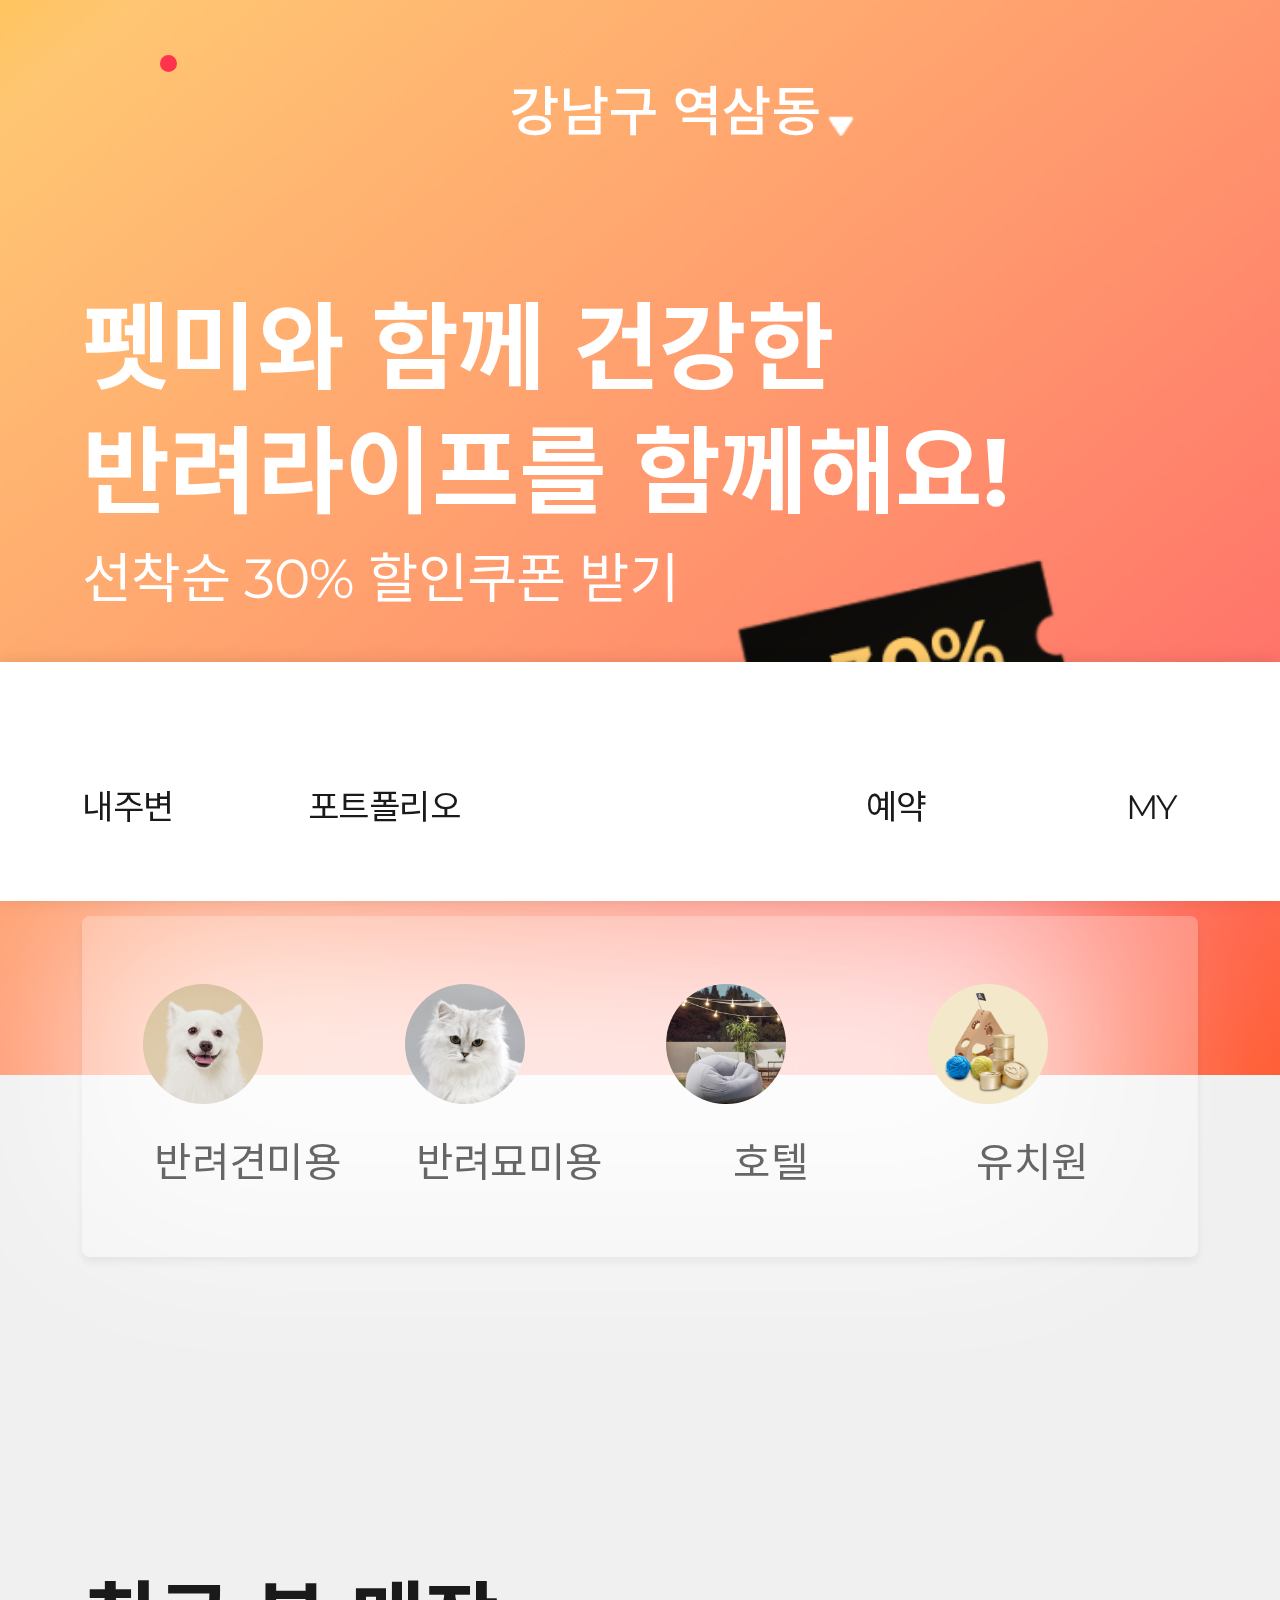
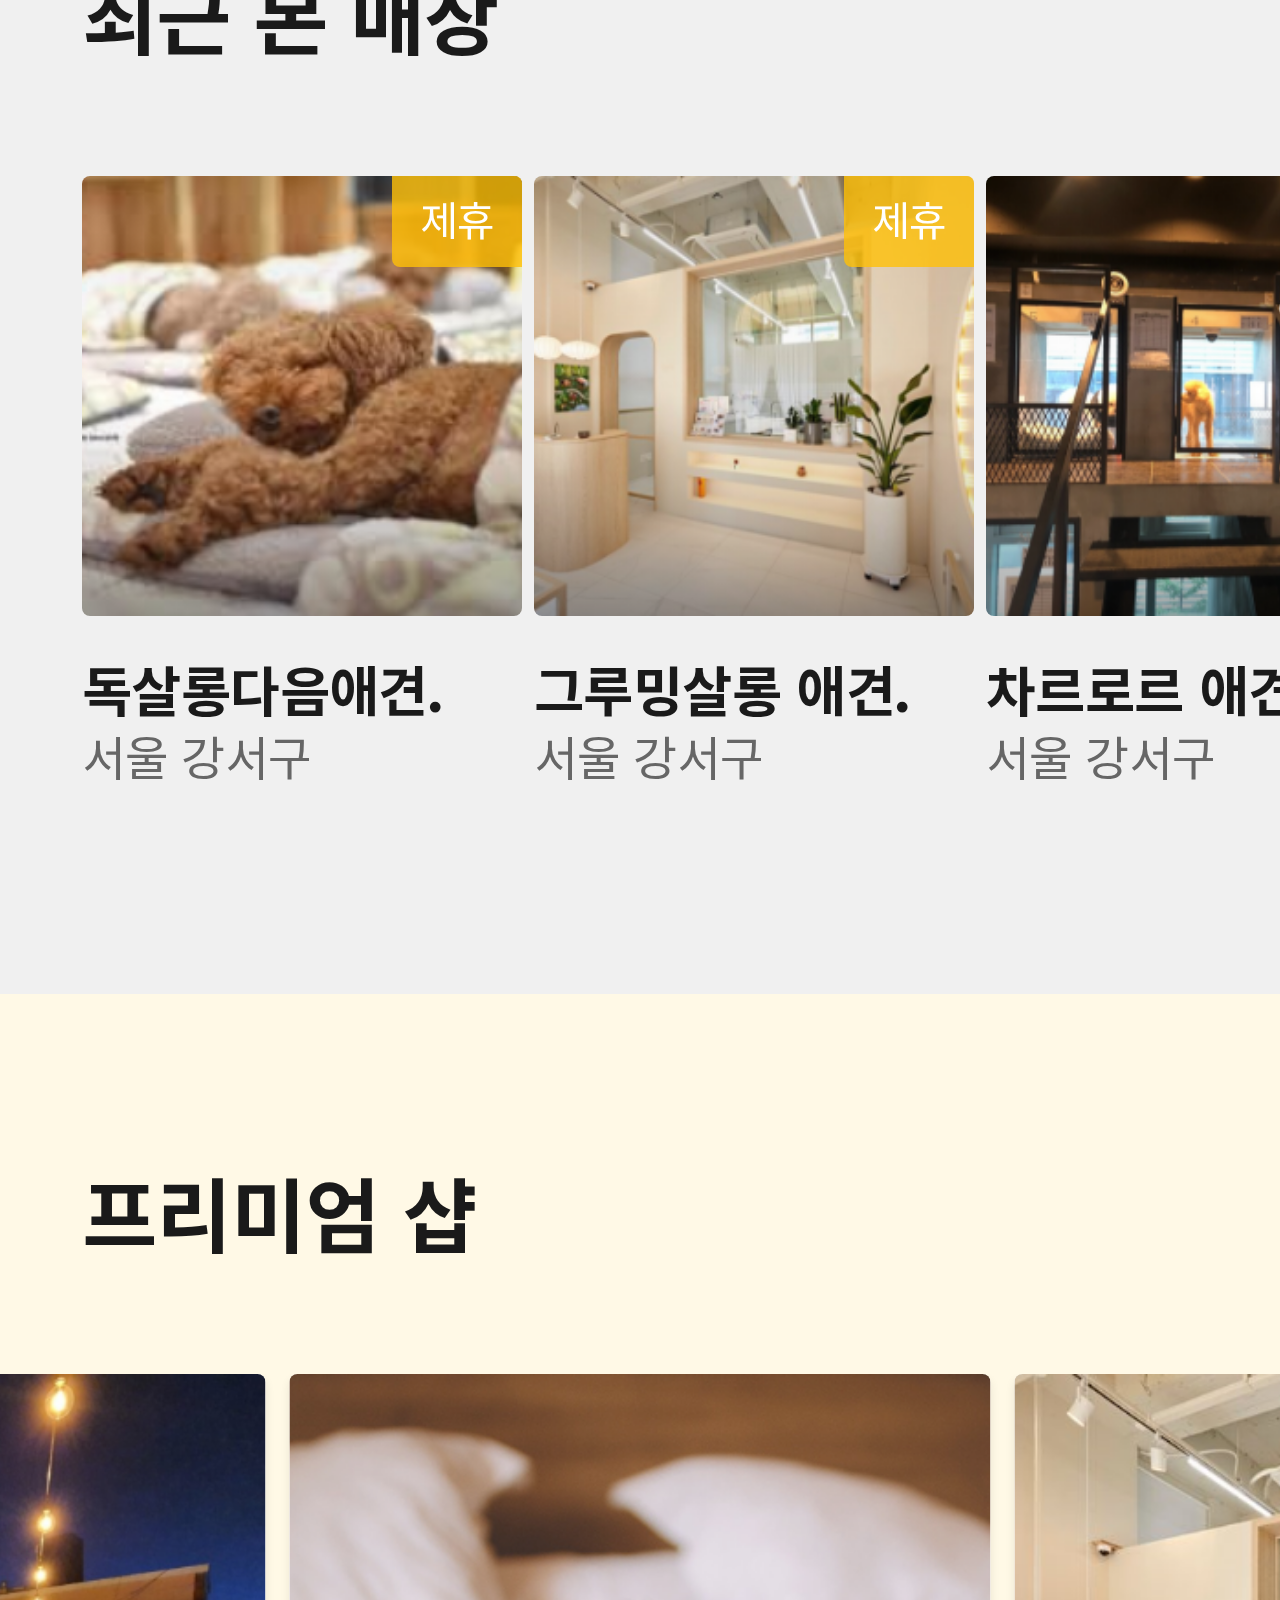
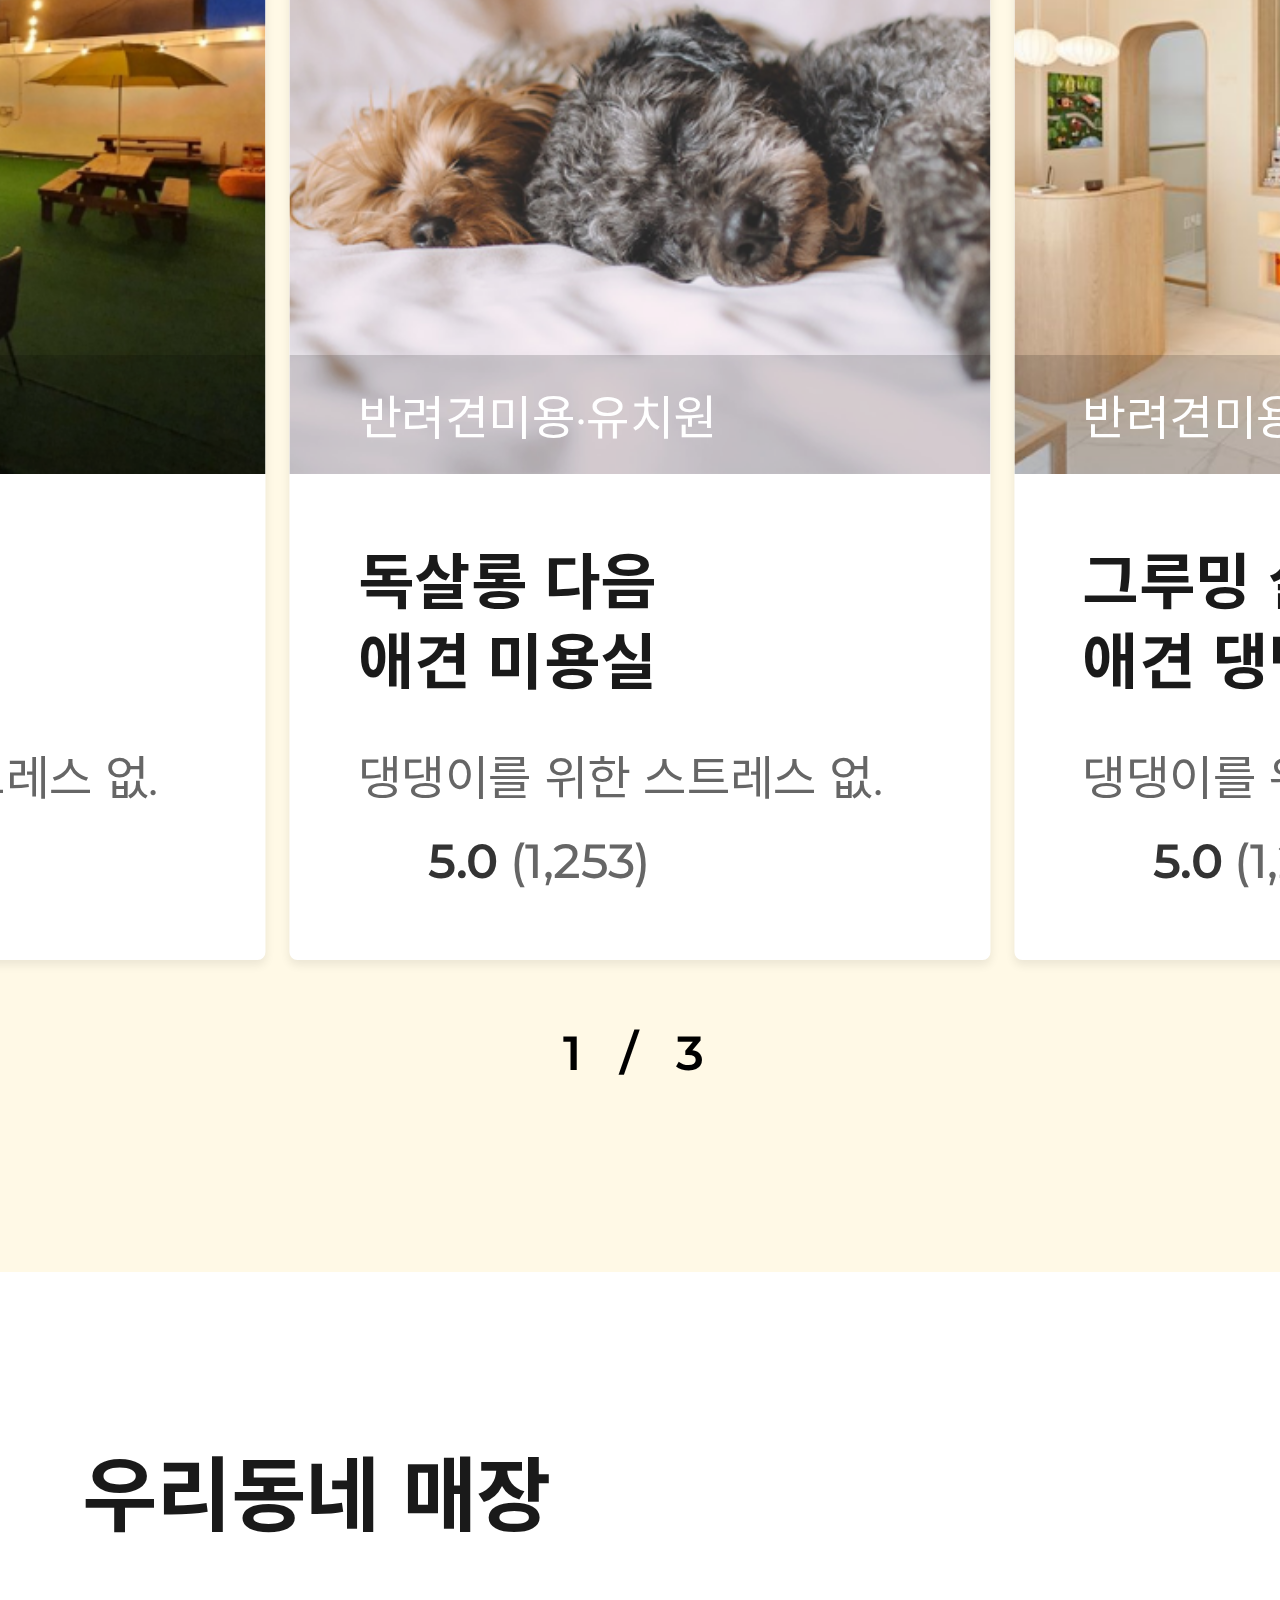
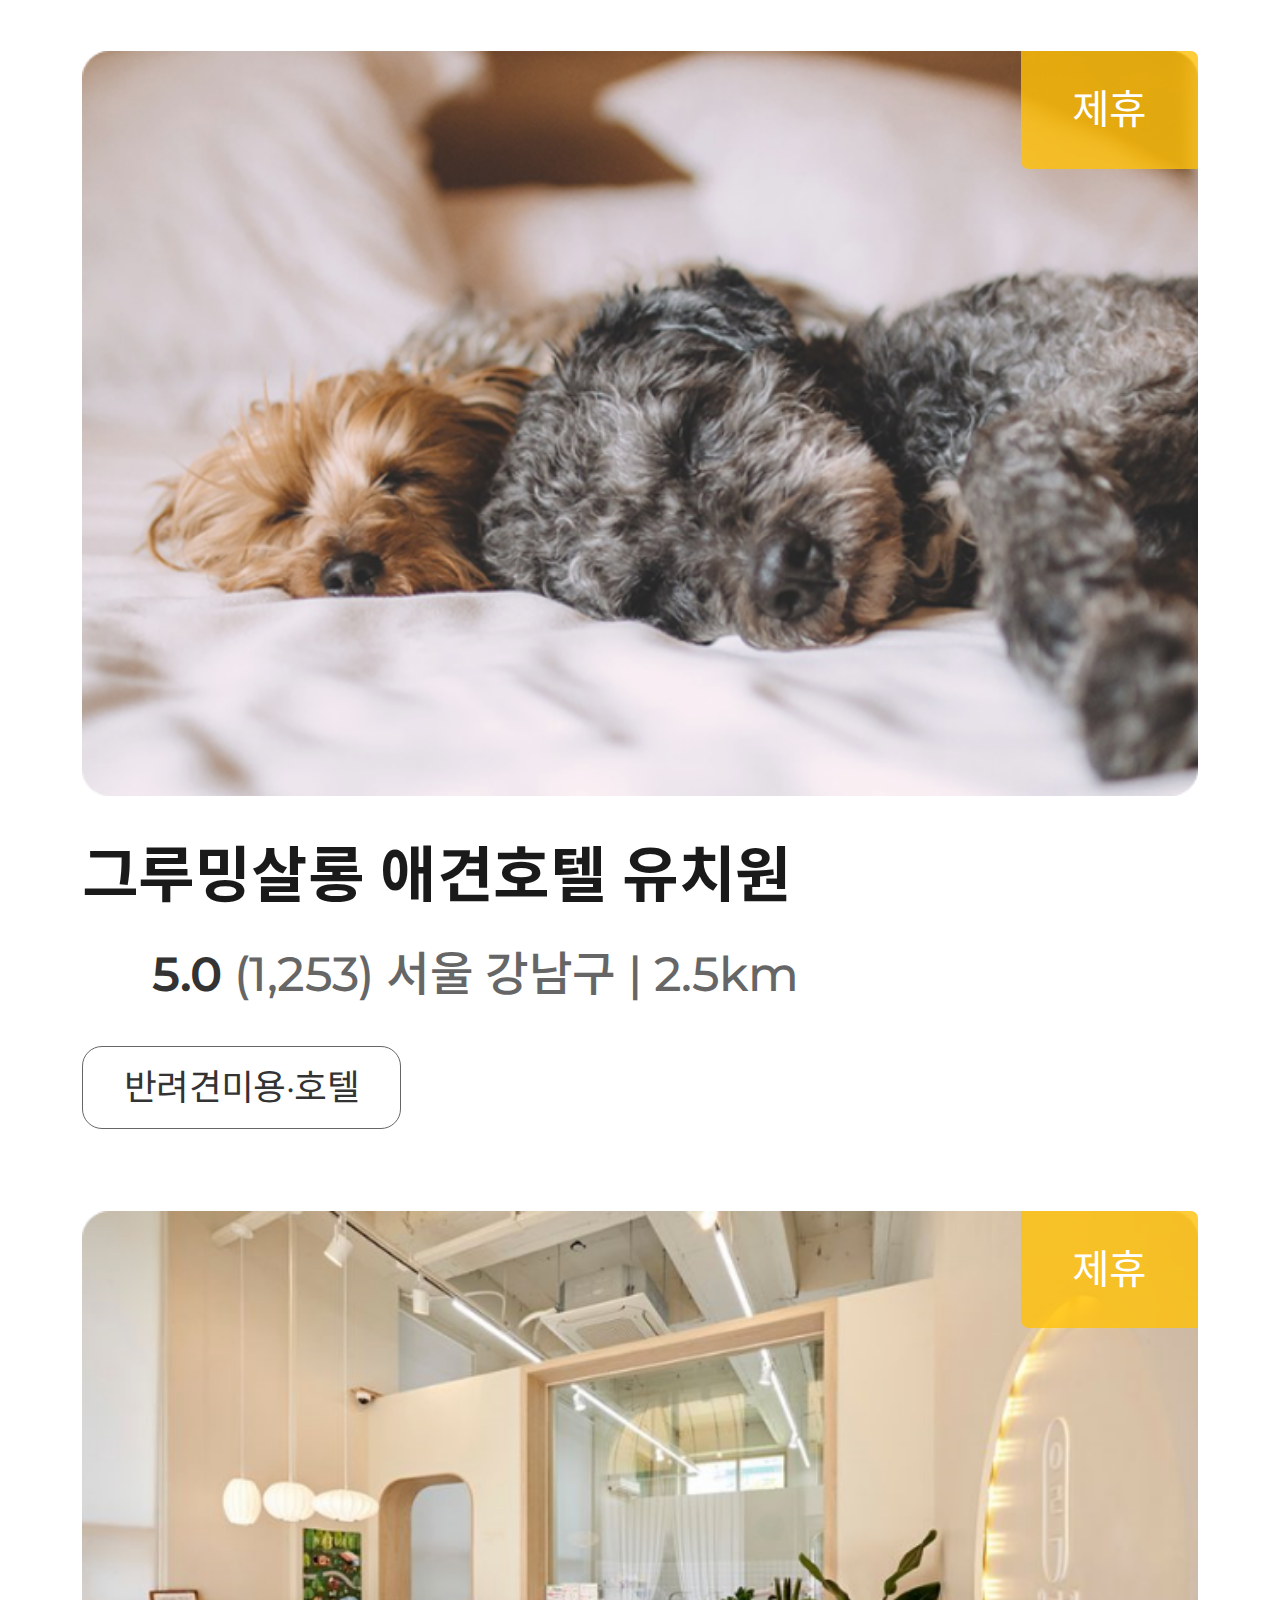
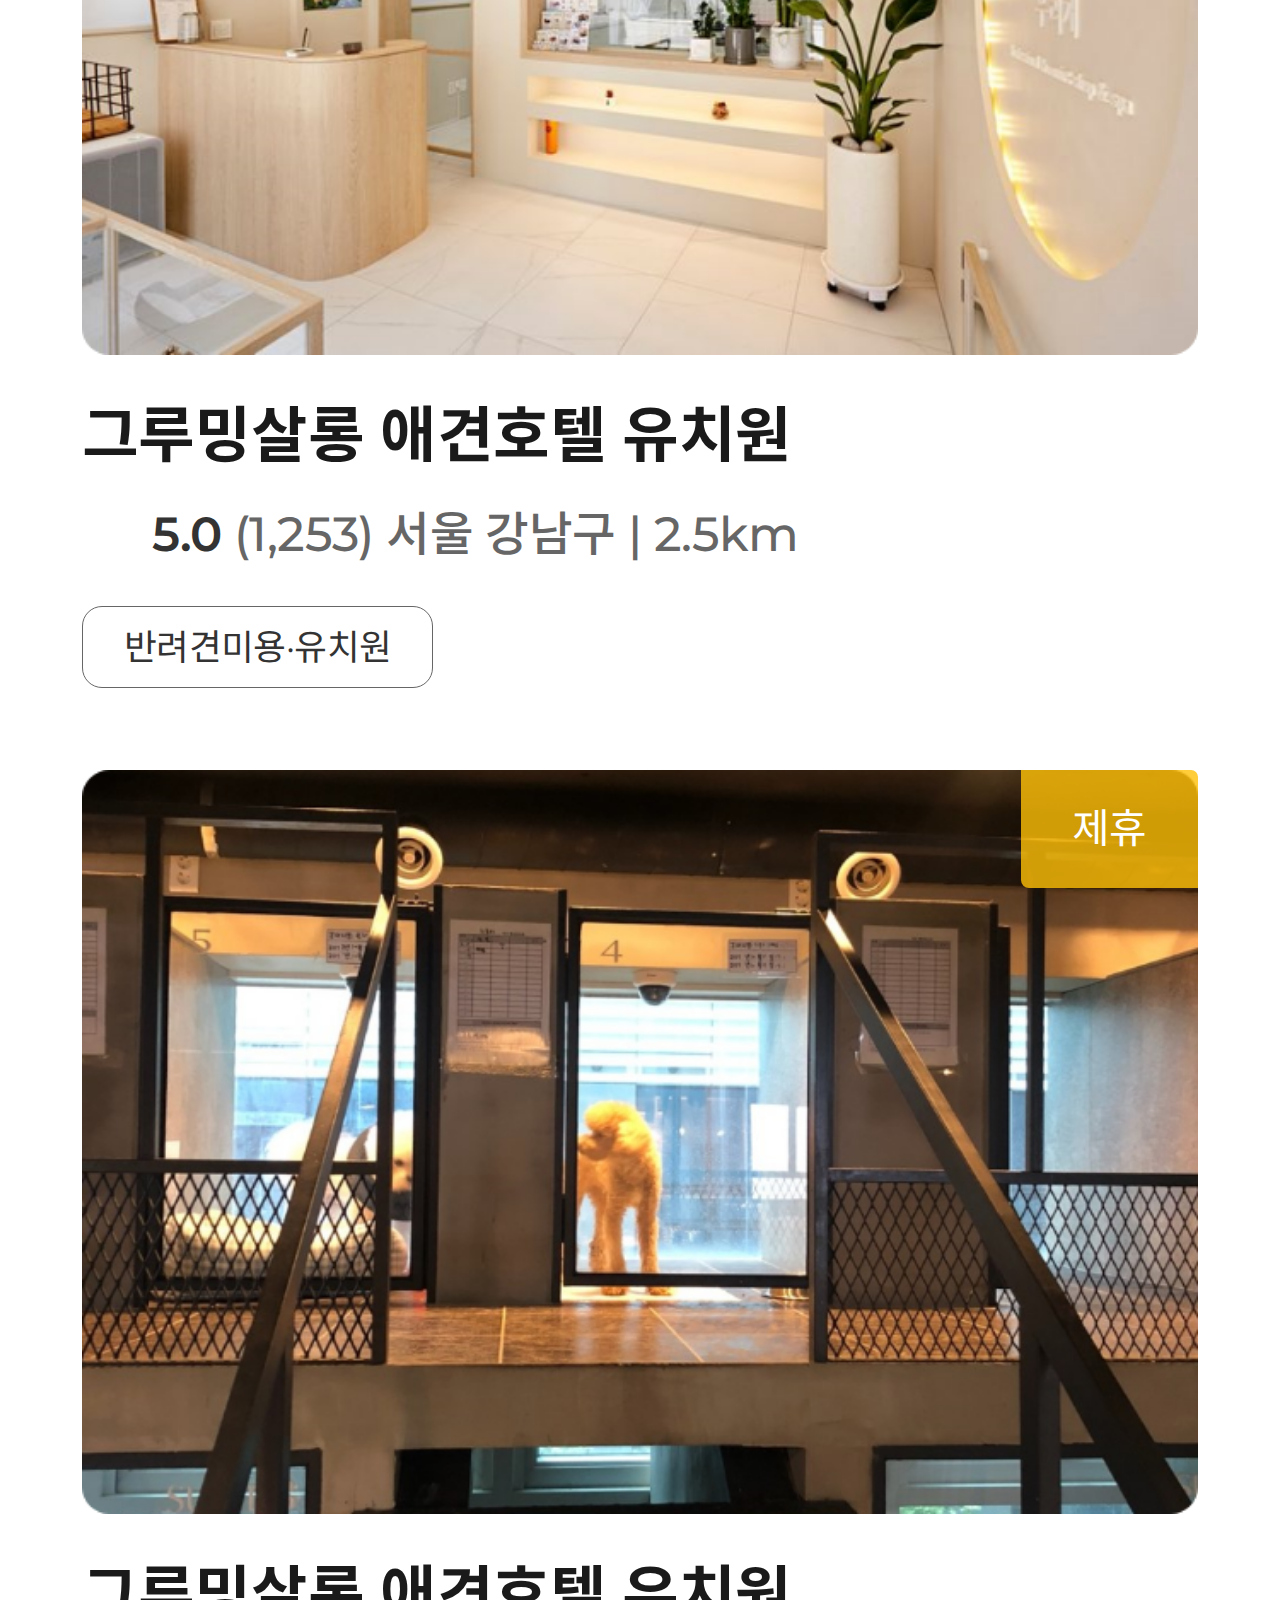
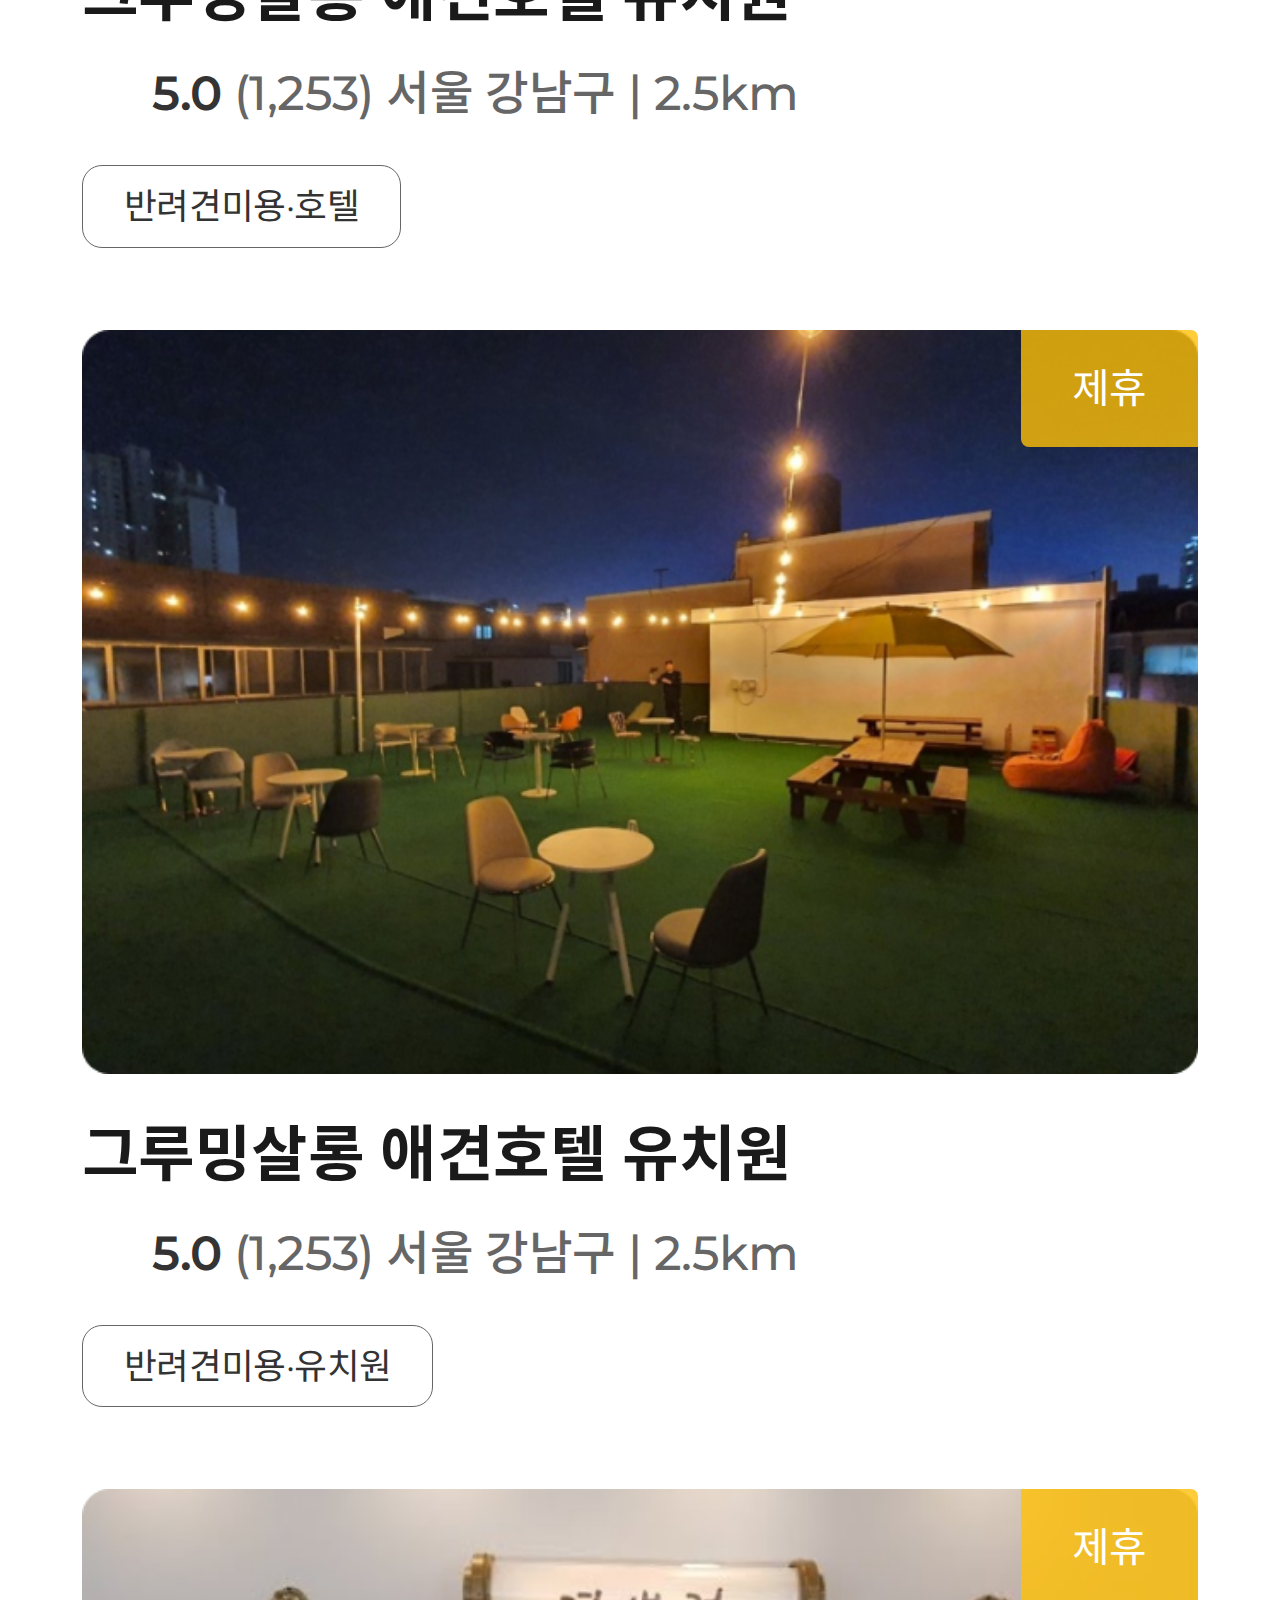
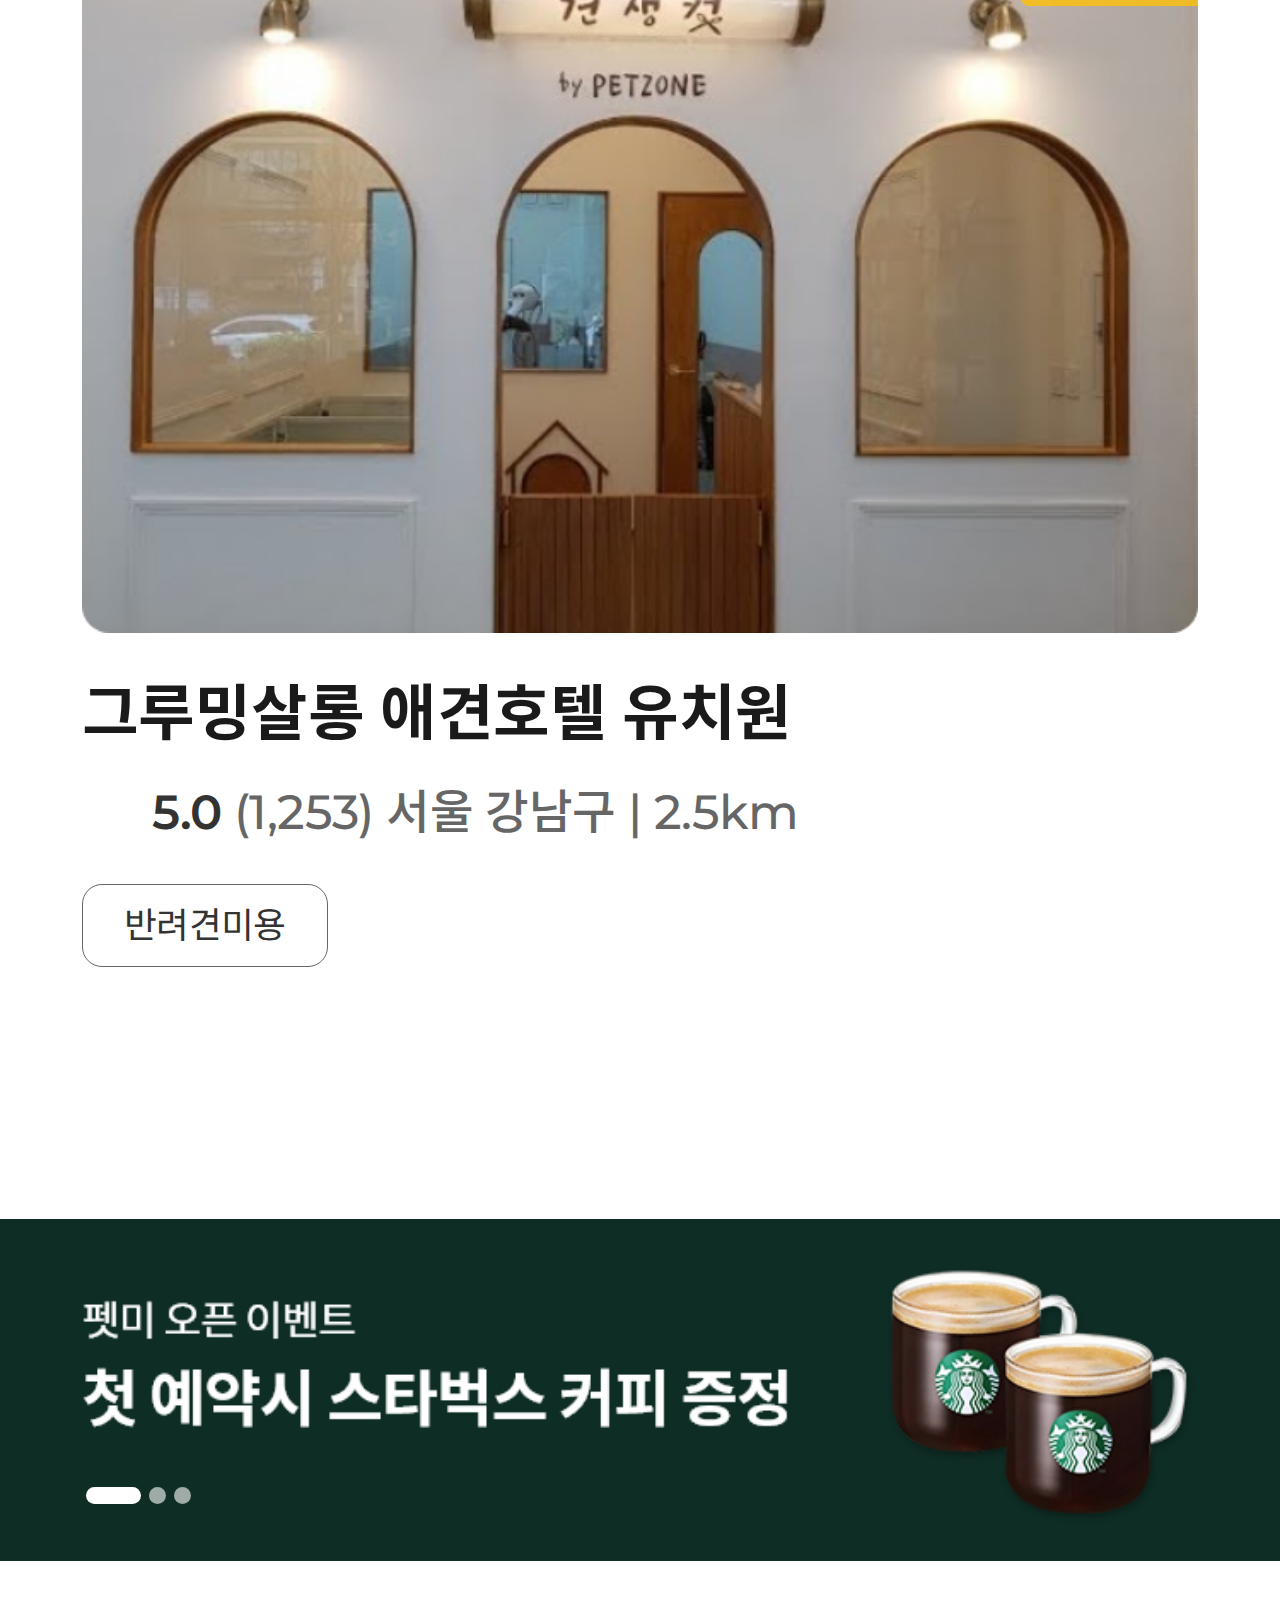
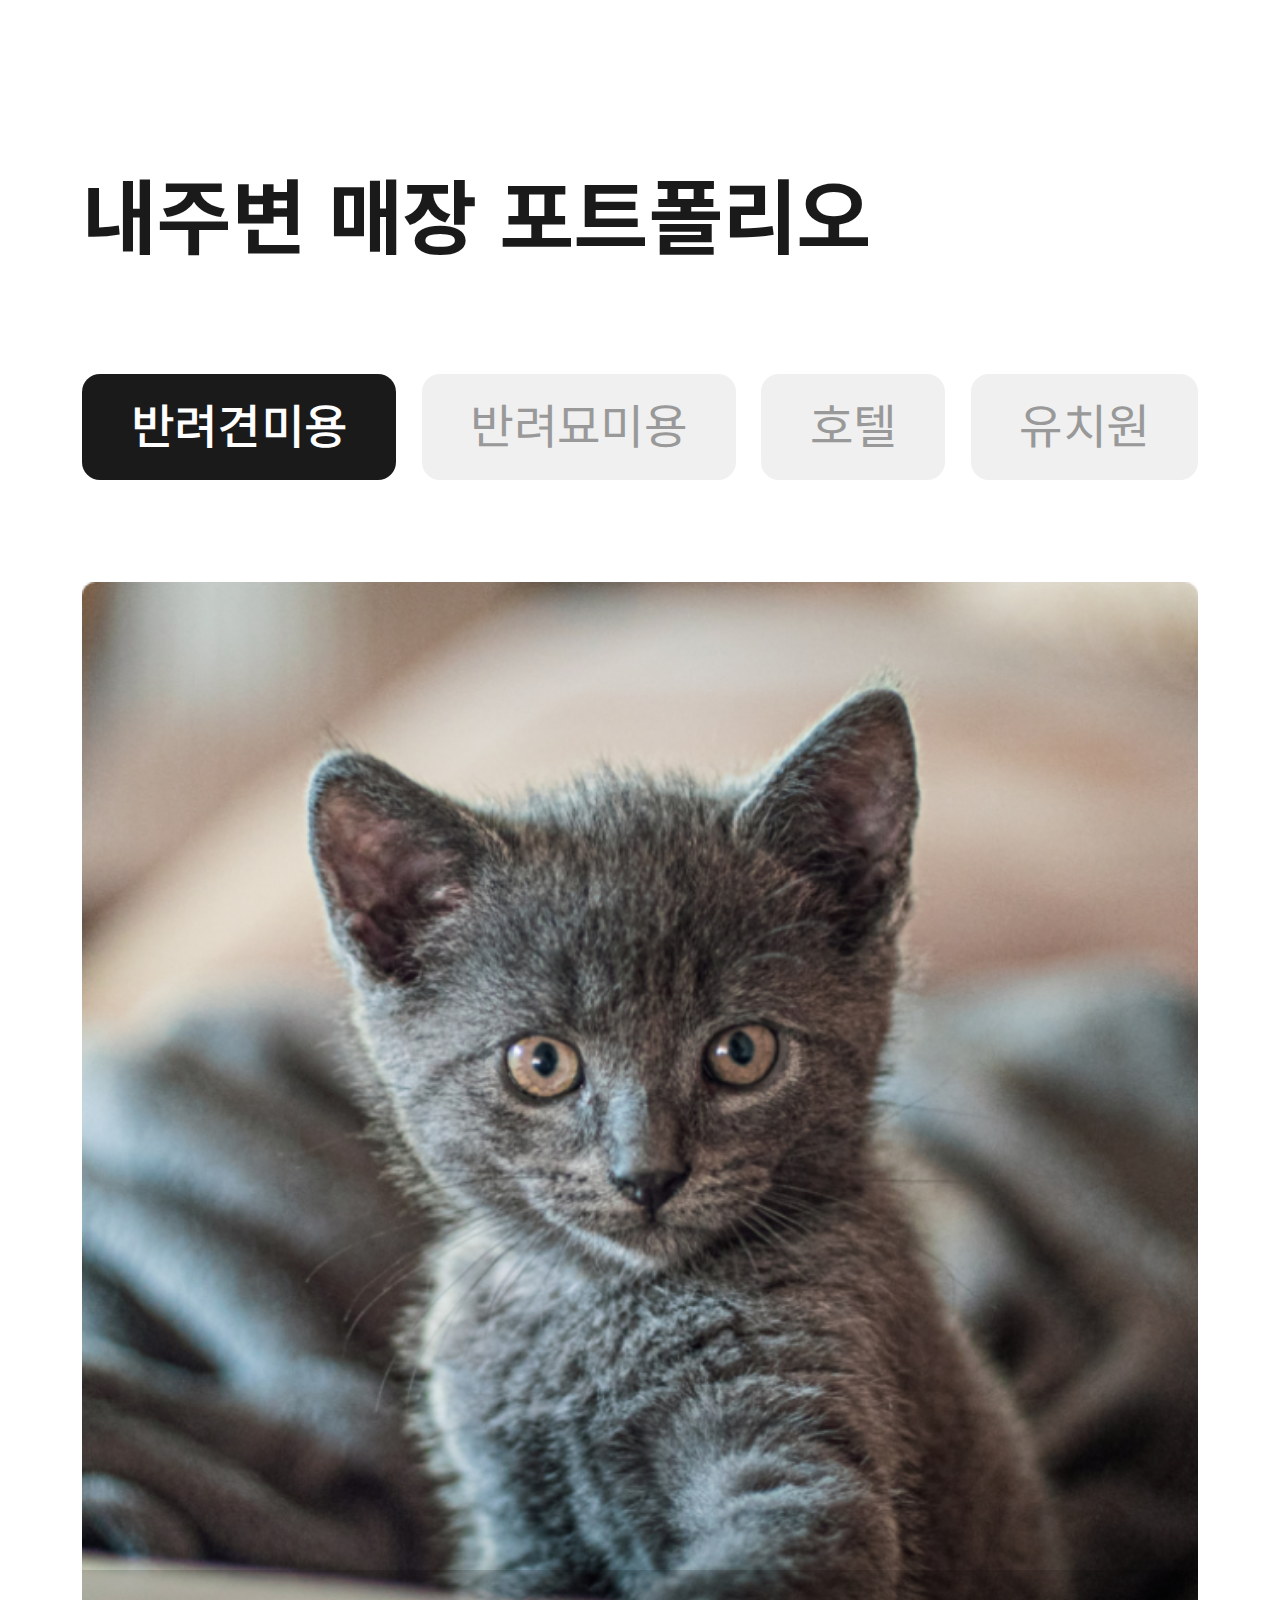
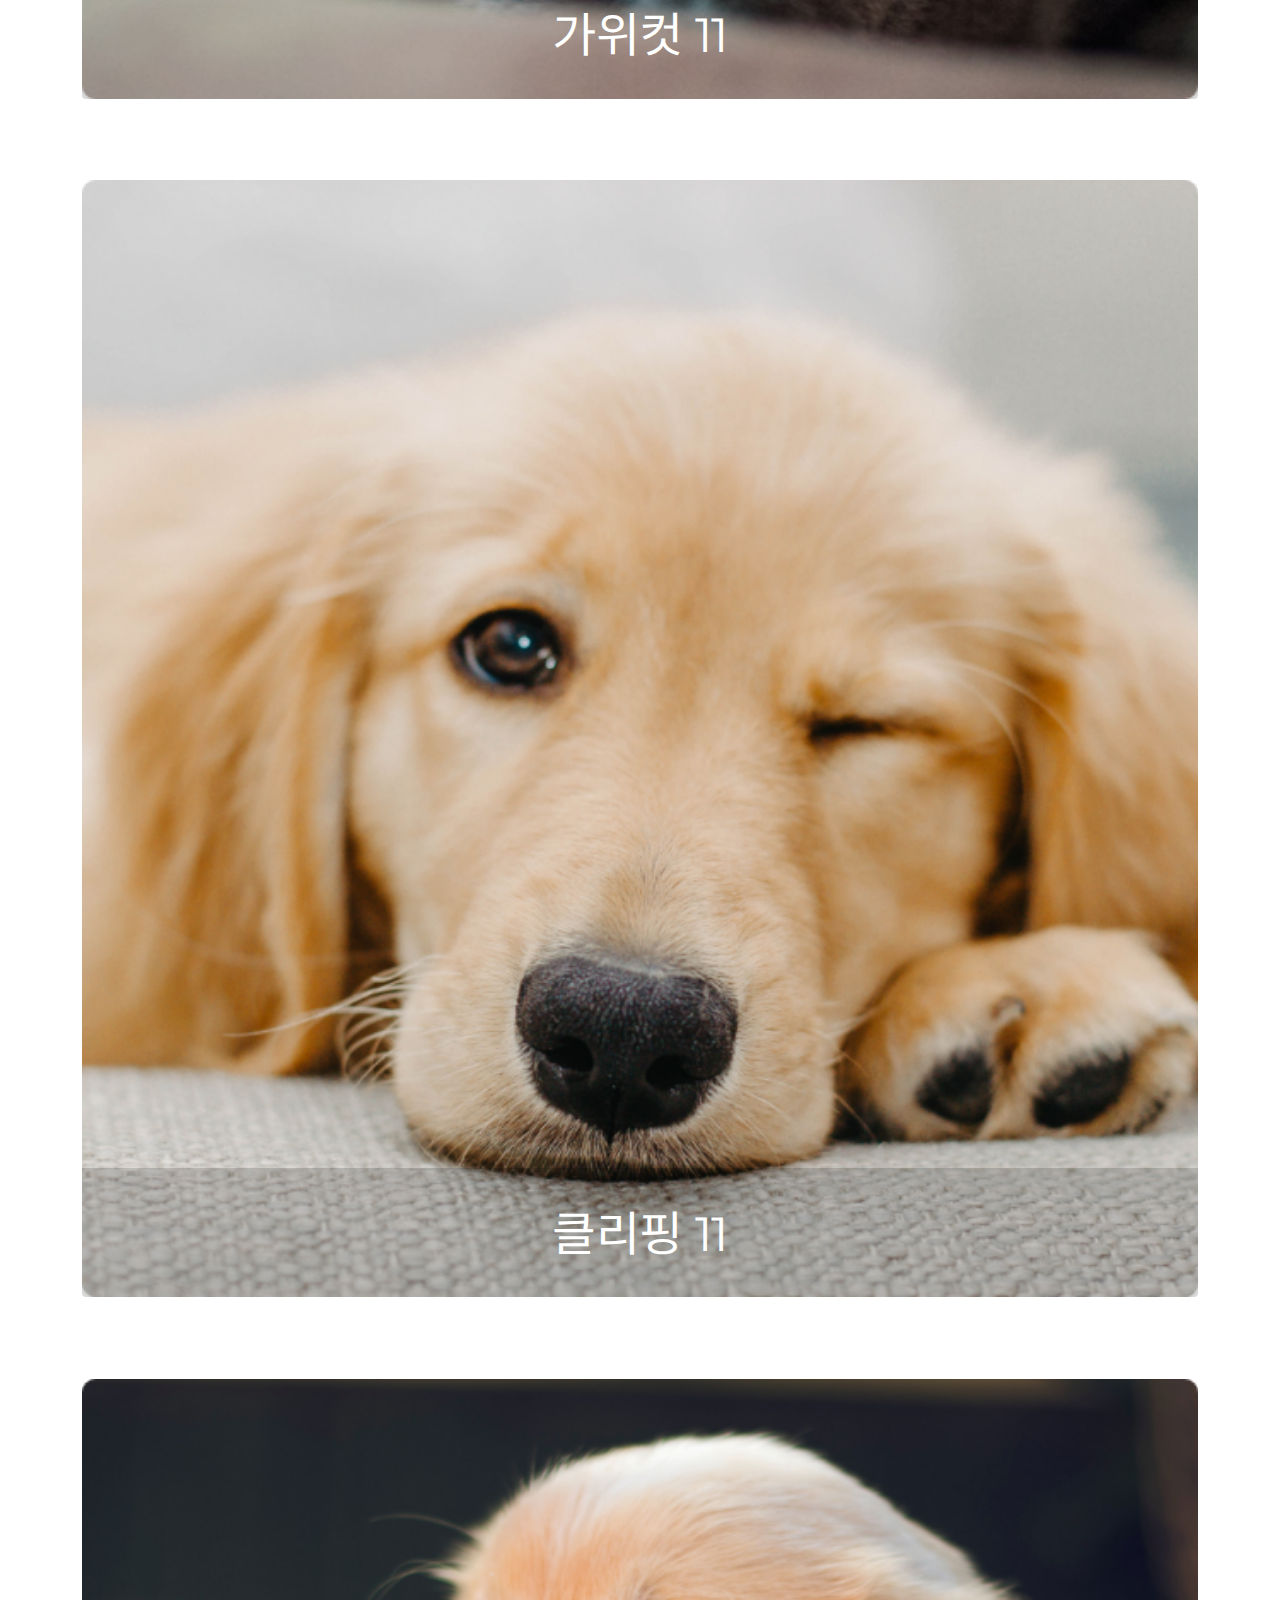
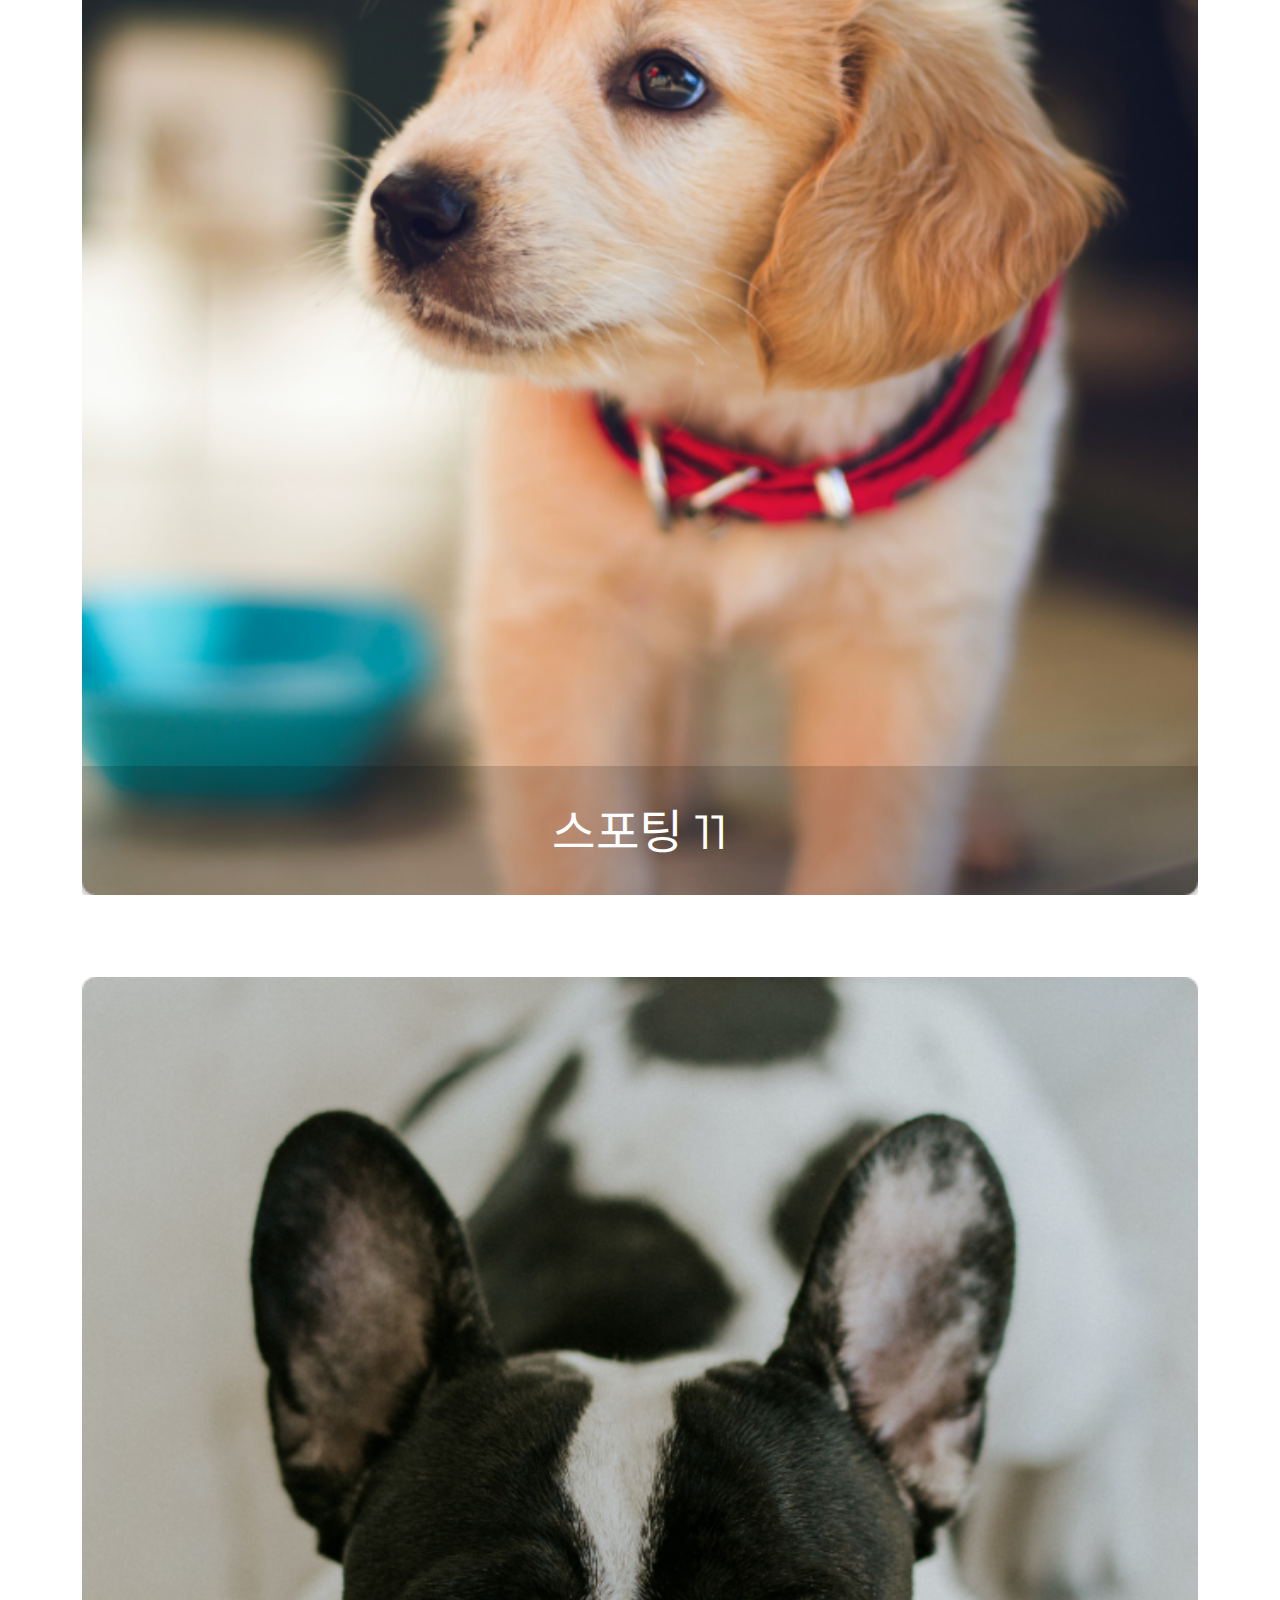
==== commit 2ced1fbc: "업데이트" ====
--- a/index.html
+++ b/index.html
@@ -30,7 +30,7 @@
           <a href="#" class="location">
             <span class="loca_tit">강남구 역삼동</span>
             <span class="loca_arrow"
-              ><img src="./images/common/icon_down.png" alt=""
+              ><img src="./resources/images/common/icon_down.png" alt=""
             /></span>
           </a>
           <!-- 검색 -->
@@ -90,7 +90,7 @@
                   <p class="desc">선착순 30% 할인쿠폰 받기</p>
                 </div>
                 <figure>
-                  <img src="./images/main/img_visual_01.png" alt="" />
+                  <img src="./resources/images/main/img_visual_01.png" alt="" />
                 </figure>
               </a>
             </div>
@@ -101,7 +101,7 @@
                   <p class="desc">선착순 30% 할인쿠폰 받기</p>
                 </div>
                 <figure>
-                  <img src="./images/main/img_visual_02.png" alt="" />
+                  <img src="./resources/images/main/img_visual_02.png" alt="" />
                 </figure>
               </a>
             </div>
@@ -114,7 +114,7 @@
                   <p class="desc">선착순 30% 할인쿠폰 받기</p>
                 </div>
                 <figure>
-                  <img src="./images/main/img_visual_03.png" alt="" />
+                  <img src="./resources/images/main/img_visual_03.png" alt="" />
                 </figure>
               </a>
             </div>
@@ -128,25 +128,37 @@
           <ul class="quickmenu_wrap">
             <li>
               <a href="#">
-                <img src="./images/main/img_quickmenu_01.png" alt="" />
+                <img
+                  src="./resources/images/main/img_quickmenu_01.png"
+                  alt=""
+                />
                 <p>반려견미용</p>
               </a>
             </li>
             <li>
               <a href="#">
-                <img src="./images/main/img_quickmenu_02.png" alt="" />
+                <img
+                  src="./resources/images/main/img_quickmenu_02.png"
+                  alt=""
+                />
                 <p>반려묘미용</p>
               </a>
             </li>
             <li>
               <a href="#">
-                <img src="./images/main/img_quickmenu_03.png" alt="" />
+                <img
+                  src="./resources/images/main/img_quickmenu_03.png"
+                  alt=""
+                />
                 <p>호텔</p>
               </a>
             </li>
             <li>
               <a href="#">
-                <img src="./images/main/img_quickmenu_04.png" alt="" />
+                <img
+                  src="./resources/images/main/img_quickmenu_04.png"
+                  alt=""
+                />
                 <p>유치원</p>
               </a>
             </li>
@@ -196,7 +208,10 @@
                 <a href="#">
                   <figure class="thumbimg">
                     <span class="mark">제휴</span>
-                    <img src="./images/main/img_mainstore_01.png" alt="" />
+                    <img
+                      src="./resources/images/main/img_mainstore_01.png"
+                      alt=""
+                    />
                   </figure>
                   <p class="title">독살롱다음애견.</p>
                   <p class="desc">서울 강서구</p>
@@ -206,7 +221,10 @@
                 <a href="#">
                   <figure class="thumbimg">
                     <span class="mark">제휴</span>
-                    <img src="./images/main/img_mainstore_02.png" alt="" />
+                    <img
+                      src="./resources/images/main/img_mainstore_02.png"
+                      alt=""
+                    />
                   </figure>
                   <p class="title">그루밍살롱 애견.</p>
                   <p class="desc">서울 강서구</p>
@@ -216,7 +234,10 @@
                 <a href="#">
                   <figure class="thumbimg">
                     <span class="mark">제휴</span>
-                    <img src="./images/main/img_mainstore_03.png" alt="" />
+                    <img
+                      src="./resources/images/main/img_mainstore_03.png"
+                      alt=""
+                    />
                   </figure>
                   <p class="title">차르로르 애견.</p>
                   <p class="desc">서울 강서구</p>
@@ -226,7 +247,10 @@
                 <a href="#">
                   <figure class="thumbimg">
                     <span class="mark">제휴</span>
-                    <img src="./images/main/img_mainstore_04.png" alt="" />
+                    <img
+                      src="./resources/images/main/img_mainstore_04.png"
+                      alt=""
+                    />
                   </figure>
                   <p class="title">독살롱다음애견.</p>
                   <p class="desc">서울 강서구</p>
@@ -236,7 +260,10 @@
                 <a href="#">
                   <figure class="thumbimg">
                     <span class="mark">제휴</span>
-                    <img src="./images/main/img_mainstore_05.png" alt="" />
+                    <img
+                      src="./resources/images/main/img_mainstore_05.png"
+                      alt=""
+                    />
                   </figure>
                   <p class="title">독살롱다음애견.</p>
                   <p class="desc">서울 강서구</p>
@@ -246,7 +273,10 @@
                 <a href="#">
                   <figure class="thumbimg">
                     <span class="mark">제휴</span>
-                    <img src="./images/main/img_mainstore_06.png" alt="" />
+                    <img
+                      src="./resources/images/main/img_mainstore_06.png"
+                      alt=""
+                    />
                   </figure>
                   <p class="title">그루밍살롱 애견.</p>
                   <p class="desc">서울 강서구</p>
@@ -269,7 +299,10 @@
               <div class="swiper-slide">
                 <a href="#">
                   <figure class="thumbimg">
-                    <img src="./images/main/img_premium_01.png" alt="" />
+                    <img
+                      src="./resources/images/main/img_premium_01.png"
+                      alt=""
+                    />
                     <p class="text">반려견미용·유치원</p>
                   </figure>
                   <div class="text_wrap">
@@ -284,7 +317,10 @@
               <div class="swiper-slide">
                 <a href="#">
                   <figure class="thumbimg">
-                    <img src="./images/main/img_premium_02.png" alt="" />
+                    <img
+                      src="./resources/images/main/img_premium_02.png"
+                      alt=""
+                    />
                     <p class="text">반려견미용·유치원</p>
                   </figure>
                   <div class="text_wrap">
@@ -299,7 +335,10 @@
               <div class="swiper-slide">
                 <a href="#">
                   <figure class="thumbimg">
-                    <img src="./images/main/img_premium_03.png" alt="" />
+                    <img
+                      src="./resources/images/main/img_premium_03.png"
+                      alt=""
+                    />
                     <p class="text">반려견미용·유치원</p>
                   </figure>
                   <div class="text_wrap">
@@ -331,7 +370,10 @@
                 <a href="#">
                   <figure class="thumbimg">
                     <span class="mark">제휴</span>
-                    <img src="./images/main/img_local_01.png" alt="" />
+                    <img
+                      src="./resources/images/main/img_local_01.png"
+                      alt=""
+                    />
                   </figure>
                   <div class="text_wrap">
                     <p class="title">그루밍살롱 애견호텔 유치원</p>
@@ -347,7 +389,10 @@
                 <a href="#">
                   <figure class="thumbimg">
                     <span class="mark">제휴</span>
-                    <img src="./images/main/img_local_02.png" alt="" />
+                    <img
+                      src="./resources/images/main/img_local_02.png"
+                      alt=""
+                    />
                   </figure>
                   <div class="text_wrap">
                     <p class="title">그루밍살롱 애견호텔 유치원</p>
@@ -363,7 +408,10 @@
                 <a href="#">
                   <figure class="thumbimg">
                     <span class="mark">제휴</span>
-                    <img src="./images/main/img_local_03.png" alt="" />
+                    <img
+                      src="./resources/images/main/img_local_03.png"
+                      alt=""
+                    />
                   </figure>
                   <div class="text_wrap">
                     <p class="title">그루밍살롱 애견호텔 유치원</p>
@@ -379,7 +427,10 @@
                 <a href="#">
                   <figure class="thumbimg">
                     <span class="mark">제휴</span>
-                    <img src="./images/main/img_local_04.png" alt="" />
+                    <img
+                      src="./resources/images/main/img_local_04.png"
+                      alt=""
+                    />
                   </figure>
                   <div class="text_wrap">
                     <p class="title">그루밍살롱 애견호텔 유치원</p>
@@ -395,7 +446,10 @@
                 <a href="#">
                   <figure class="thumbimg">
                     <span class="mark">제휴</span>
-                    <img src="./images/main/img_local_05.png" alt="" />
+                    <img
+                      src="./resources/images/main/img_local_05.png"
+                      alt=""
+                    />
                   </figure>
                   <div class="text_wrap">
                     <p class="title">그루밍살롱 애견호텔 유치원</p>
@@ -418,17 +472,17 @@
             <div class="swiper-wrapper">
               <div class="swiper-slide">
                 <a href="#">
-                  <img src="./images/main/img_banner_01.png" alt="" />
-                </a>
-              </div>
-              <div class="swiper-slide">
-                <a href="#">
-                  <img src="./images/main/img_banner_02.png" alt="" />
-                </a>
-              </div>
-              <div class="swiper-slide">
-                <a href="#">
-                  <img src="./images/main/img_banner_03.png" alt="" />
+                  <img src="./resources/images/main/img_banner_01.png" alt="" />
+                </a>
+              </div>
+              <div class="swiper-slide">
+                <a href="#">
+                  <img src="./resources/images/main/img_banner_02.png" alt="" />
+                </a>
+              </div>
+              <div class="swiper-slide">
+                <a href="#">
+                  <img src="./resources/images/main/img_banner_03.png" alt="" />
                 </a>
               </div>
             </div>
@@ -458,25 +512,37 @@
                 <ul class="portfolio_content">
                   <li>
                     <figure>
-                      <img src="./images/main/img_portfolio_01.png" alt="" />
+                      <img
+                        src="./resources/images/main/img_portfolio_01.png"
+                        alt=""
+                      />
                       <p class="text">가위컷 11</p>
                     </figure>
                   </li>
                   <li>
                     <figure>
-                      <img src="./images/main/img_portfolio_02.png" alt="" />
+                      <img
+                        src="./resources/images/main/img_portfolio_02.png"
+                        alt=""
+                      />
                       <p class="text">클리핑 11</p>
                     </figure>
                   </li>
                   <li>
                     <figure>
-                      <img src="./images/main/img_portfolio_03.png" alt="" />
+                      <img
+                        src="./resources/images/main/img_portfolio_03.png"
+                        alt=""
+                      />
                       <p class="text">스포팅 11</p>
                     </figure>
                   </li>
                   <li>
                     <figure>
-                      <img src="./images/main/img_portfolio_04.png" alt="" />
+                      <img
+                        src="./resources/images/main/img_portfolio_04.png"
+                        alt=""
+                      />
                       <p class="text">가위컷 11</p>
                     </figure>
                   </li>
@@ -488,25 +554,37 @@
                 <ul class="portfolio_content">
                   <li>
                     <figure>
-                      <img src="./images/main/img_portfolio_03.png" alt="" />
+                      <img
+                        src="./resources/images/main/img_portfolio_03.png"
+                        alt=""
+                      />
                       <p class="text">가위컷 22</p>
                     </figure>
                   </li>
                   <li>
                     <figure>
-                      <img src="./images/main/img_portfolio_01.png" alt="" />
+                      <img
+                        src="./resources/images/main/img_portfolio_01.png"
+                        alt=""
+                      />
                       <p class="text">클리핑 22</p>
                     </figure>
                   </li>
                   <li>
                     <figure>
-                      <img src="./images/main/img_portfolio_02.png" alt="" />
+                      <img
+                        src="./resources/images/main/img_portfolio_02.png"
+                        alt=""
+                      />
                       <p class="text">스포팅 22</p>
                     </figure>
                   </li>
                   <li>
                     <figure>
-                      <img src="./images/main/img_portfolio_04.png" alt="" />
+                      <img
+                        src="./resources/images/main/img_portfolio_04.png"
+                        alt=""
+                      />
                       <p class="text">가위컷 22</p>
                     </figure>
                   </li>
@@ -518,25 +596,37 @@
                 <ul class="portfolio_content">
                   <li>
                     <figure>
-                      <img src="./images/main/img_portfolio_04.png" alt="" />
+                      <img
+                        src="./resources/images/main/img_portfolio_04.png"
+                        alt=""
+                      />
                       <p class="text">가위컷 33</p>
                     </figure>
                   </li>
                   <li>
                     <figure>
-                      <img src="./images/main/img_portfolio_02.png" alt="" />
+                      <img
+                        src="./resources/images/main/img_portfolio_02.png"
+                        alt=""
+                      />
                       <p class="text">클리핑 33</p>
                     </figure>
                   </li>
                   <li>
                     <figure>
-                      <img src="./images/main/img_portfolio_01.png" alt="" />
+                      <img
+                        src="./resources/images/main/img_portfolio_01.png"
+                        alt=""
+                      />
                       <p class="text">스포팅 33</p>
                     </figure>
                   </li>
                   <li>
                     <figure>
-                      <img src="./images/main/img_portfolio_03.png" alt="" />
+                      <img
+                        src="./resources/images/main/img_portfolio_03.png"
+                        alt=""
+                      />
                       <p class="text">가위컷 33</p>
                     </figure>
                   </li>
@@ -548,25 +638,37 @@
                 <ul class="portfolio_content">
                   <li>
                     <figure>
-                      <img src="./images/main/img_portfolio_03.png" alt="" />
+                      <img
+                        src="./resources/images/main/img_portfolio_03.png"
+                        alt=""
+                      />
                       <p class="text">가위컷 44</p>
                     </figure>
                   </li>
                   <li>
                     <figure>
-                      <img src="./images/main/img_portfolio_02.png" alt="" />
+                      <img
+                        src="./resources/images/main/img_portfolio_02.png"
+                        alt=""
+                      />
                       <p class="text">클리핑 44</p>
                     </figure>
                   </li>
                   <li>
                     <figure>
-                      <img src="./images/main/img_portfolio_01.png" alt="" />
+                      <img
+                        src="./resources/images/main/img_portfolio_01.png"
+                        alt=""
+                      />
                       <p class="text">스포팅 44</p>
                     </figure>
                   </li>
                   <li>
                     <figure>
-                      <img src="./images/main/img_portfolio_04.png" alt="" />
+                      <img
+                        src="./resources/images/main/img_portfolio_04.png"
+                        alt=""
+                      />
                       <p class="text">가위컷 44</p>
                     </figure>
                   </li>
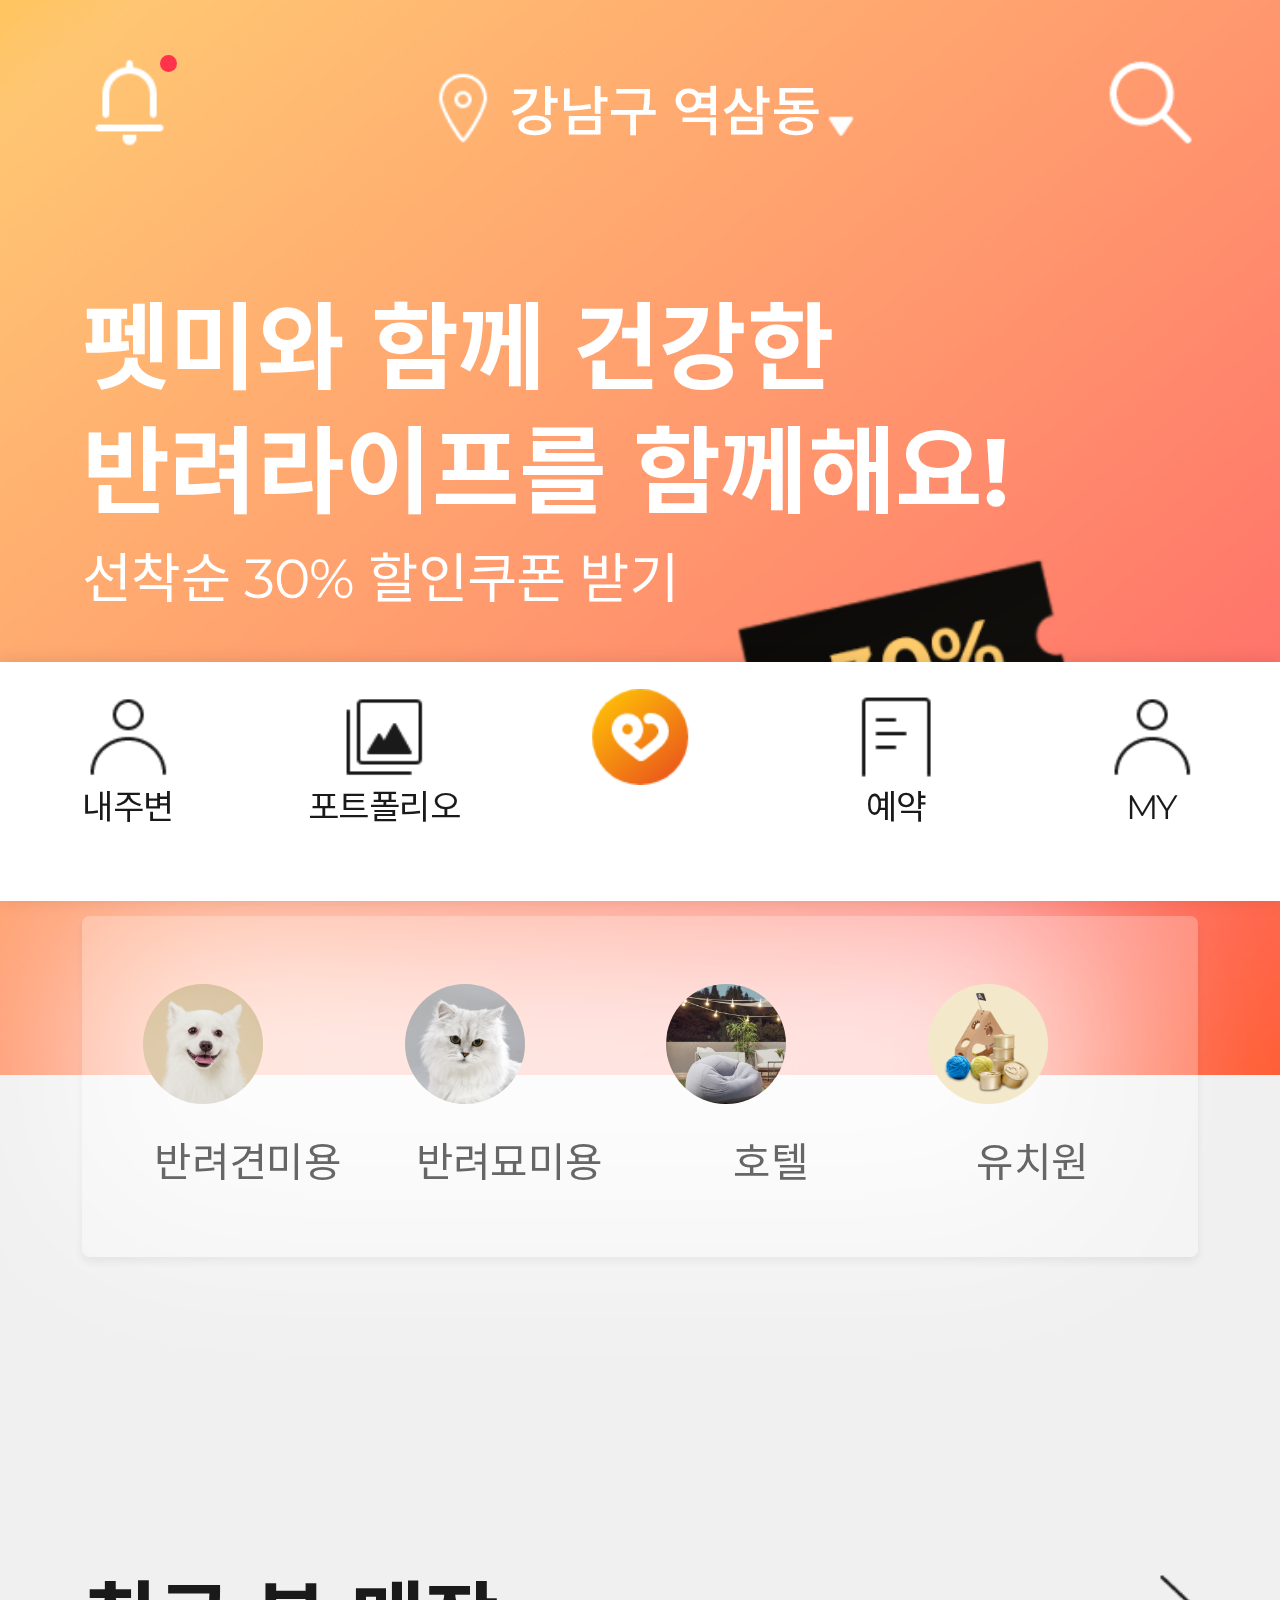
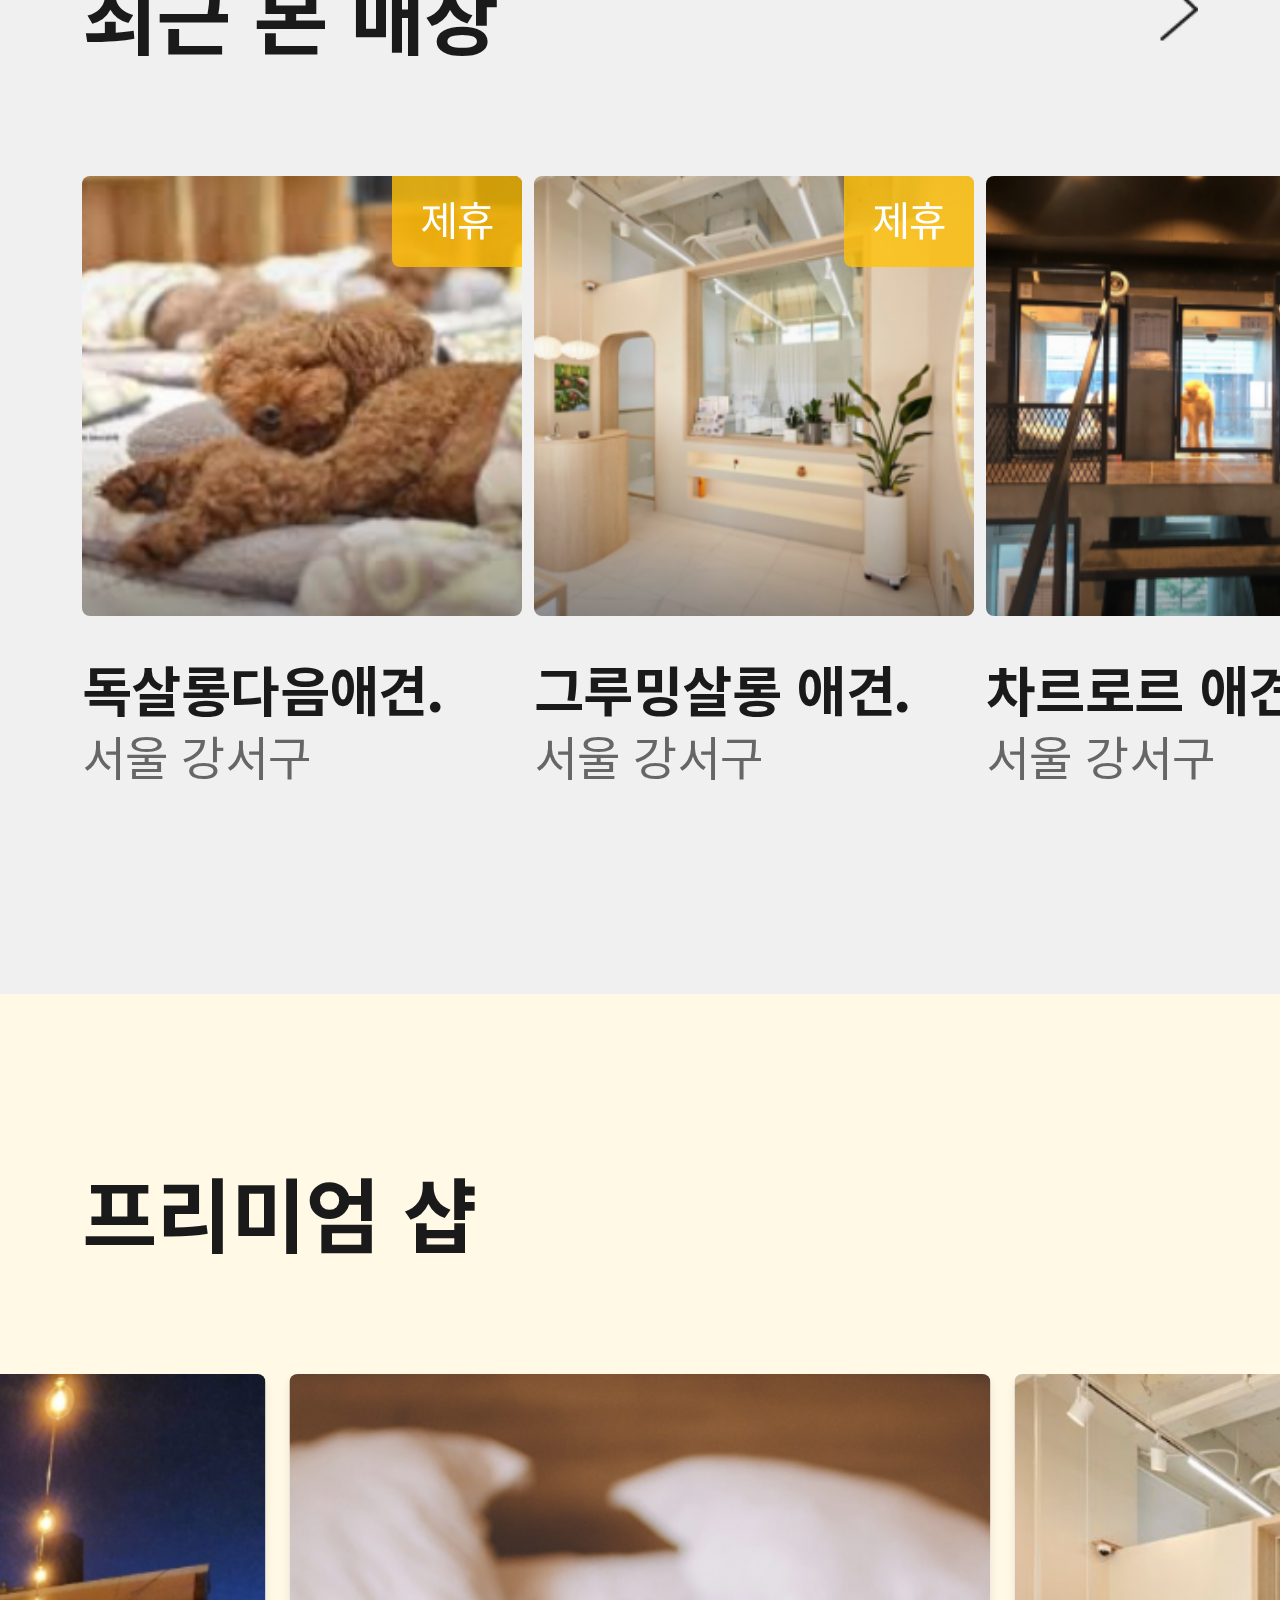
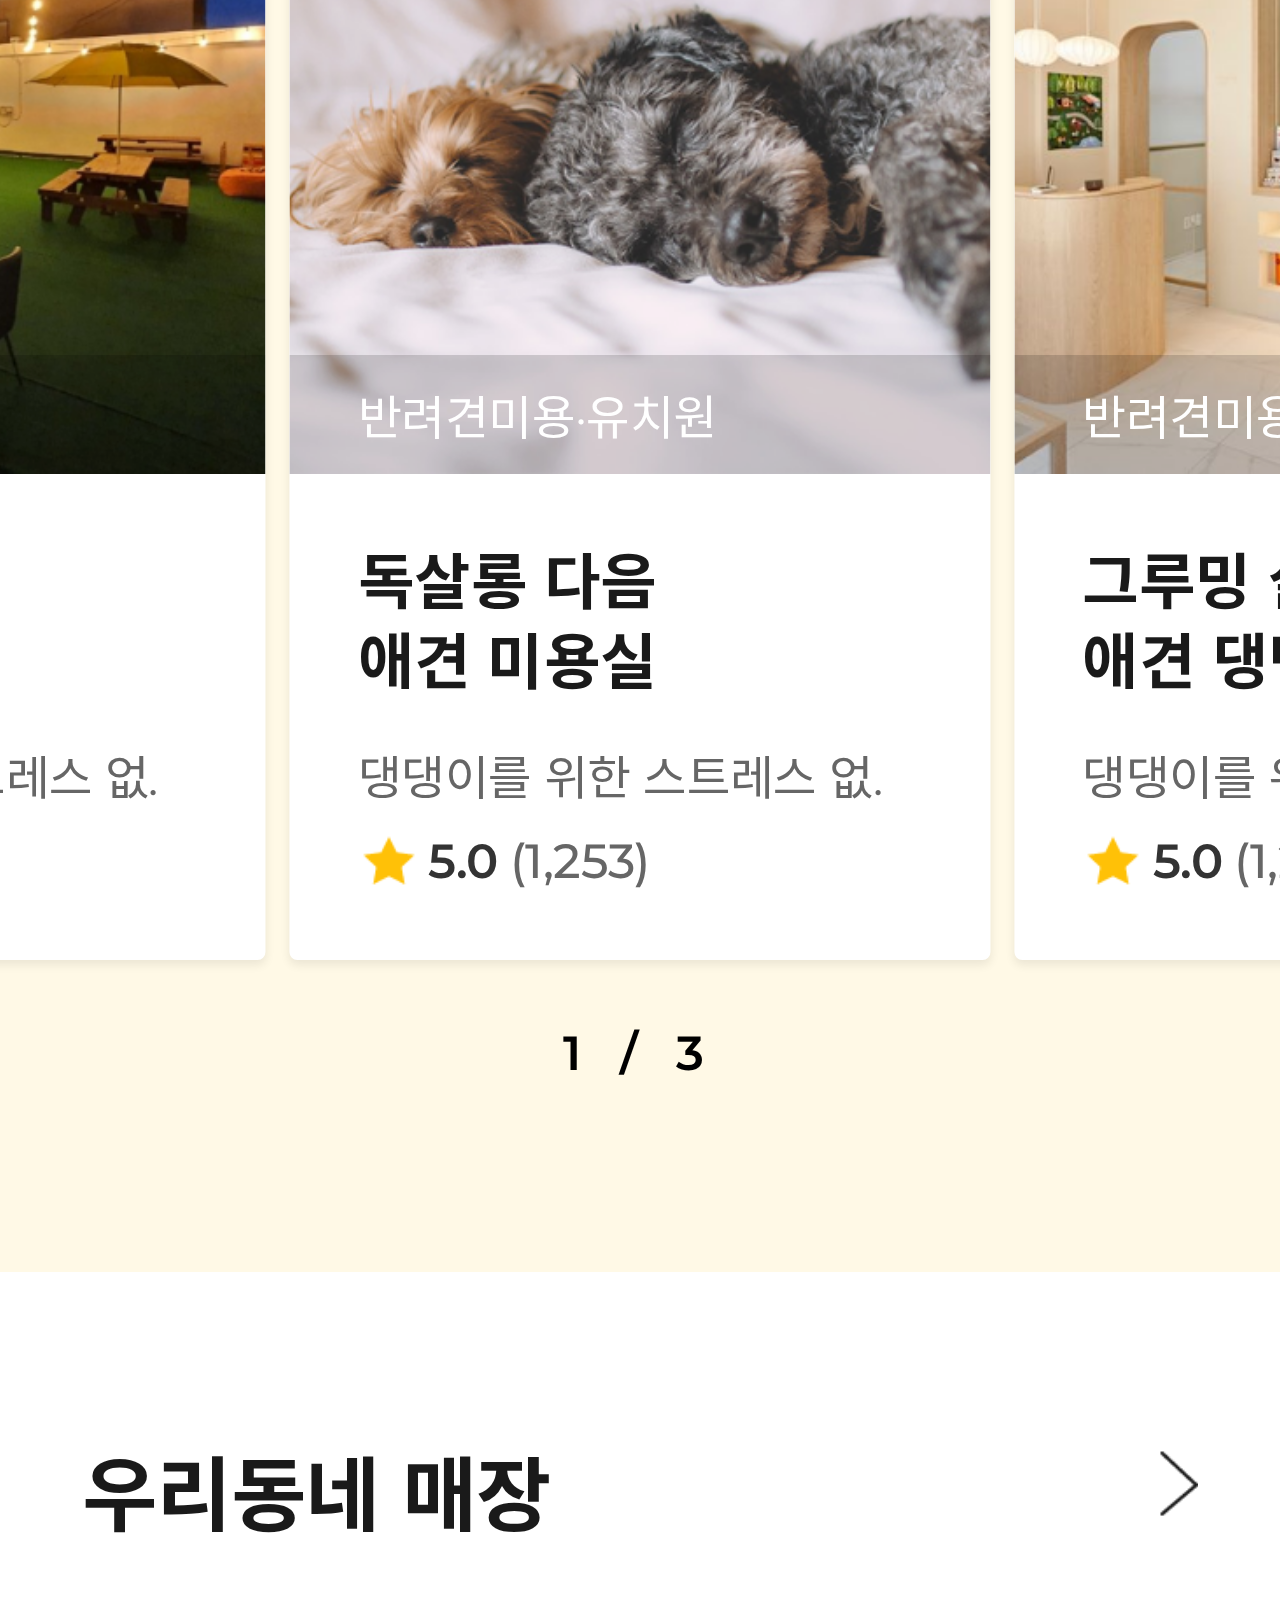
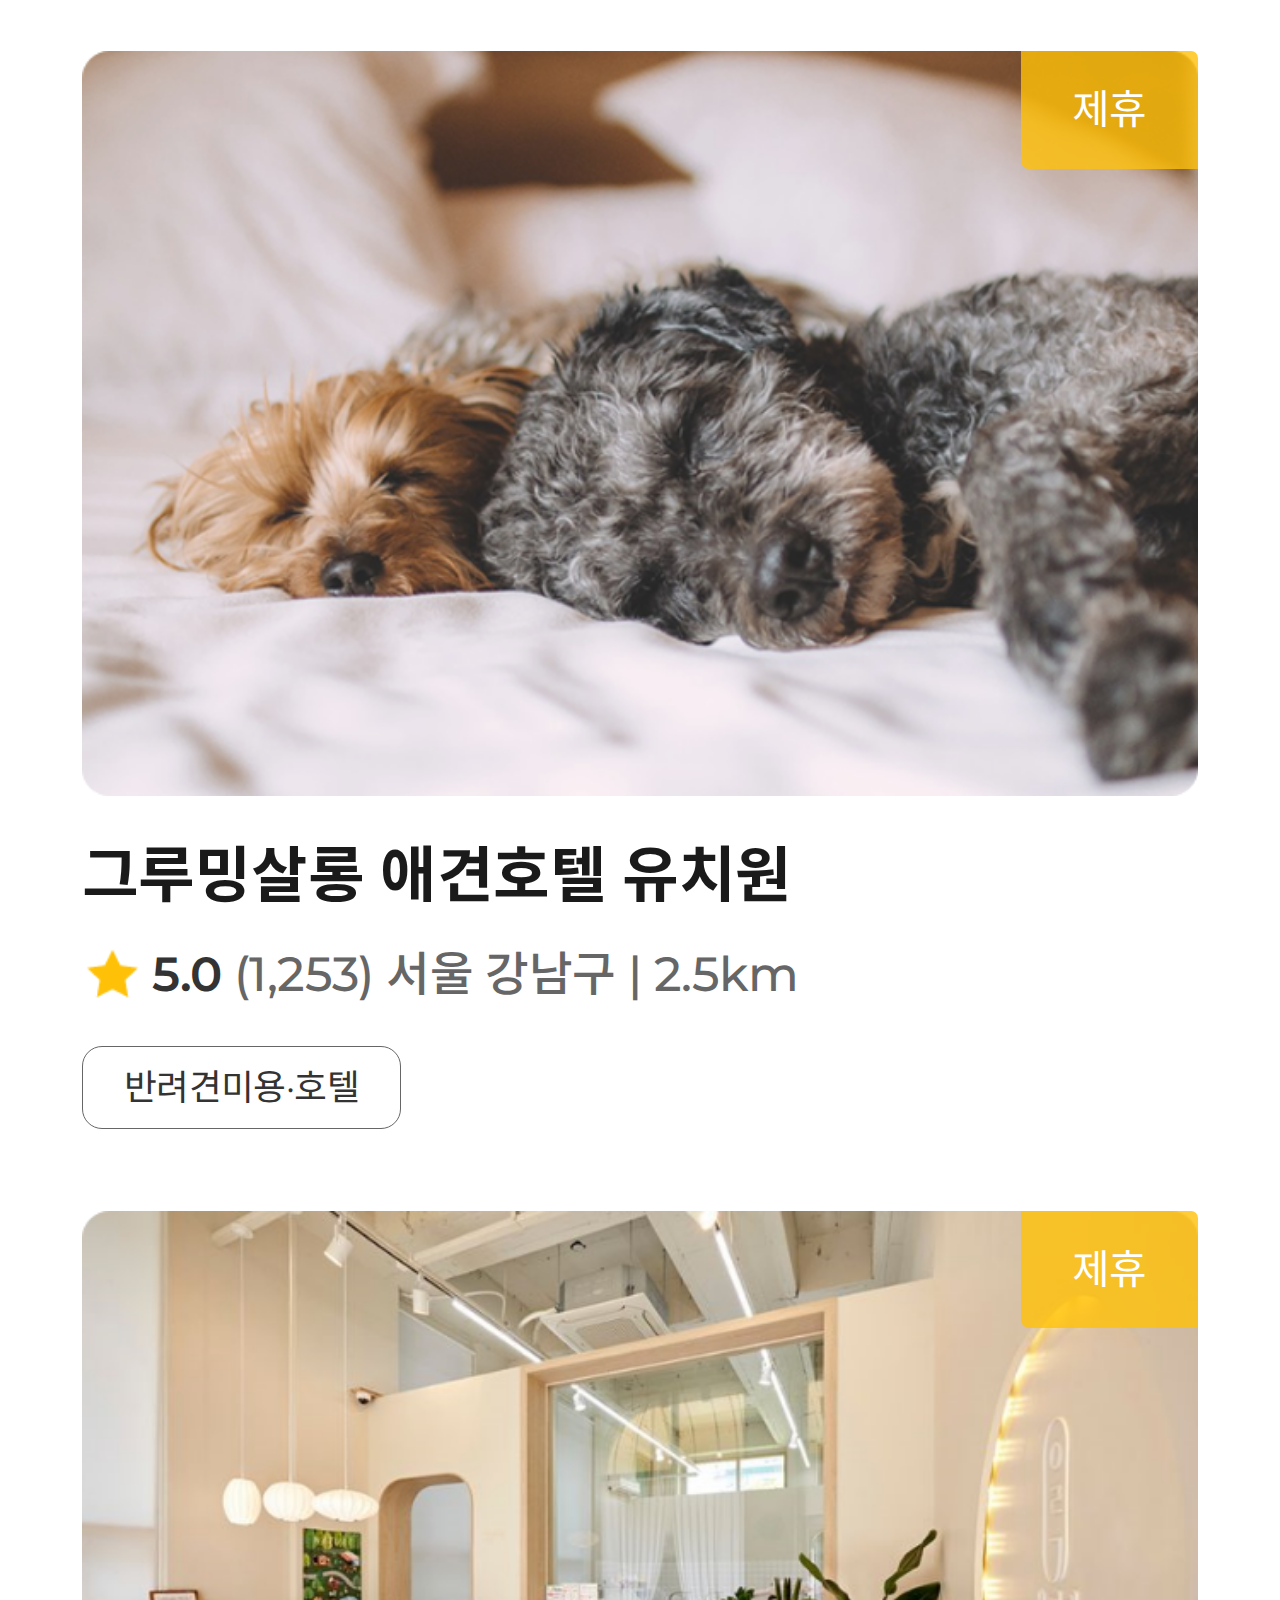
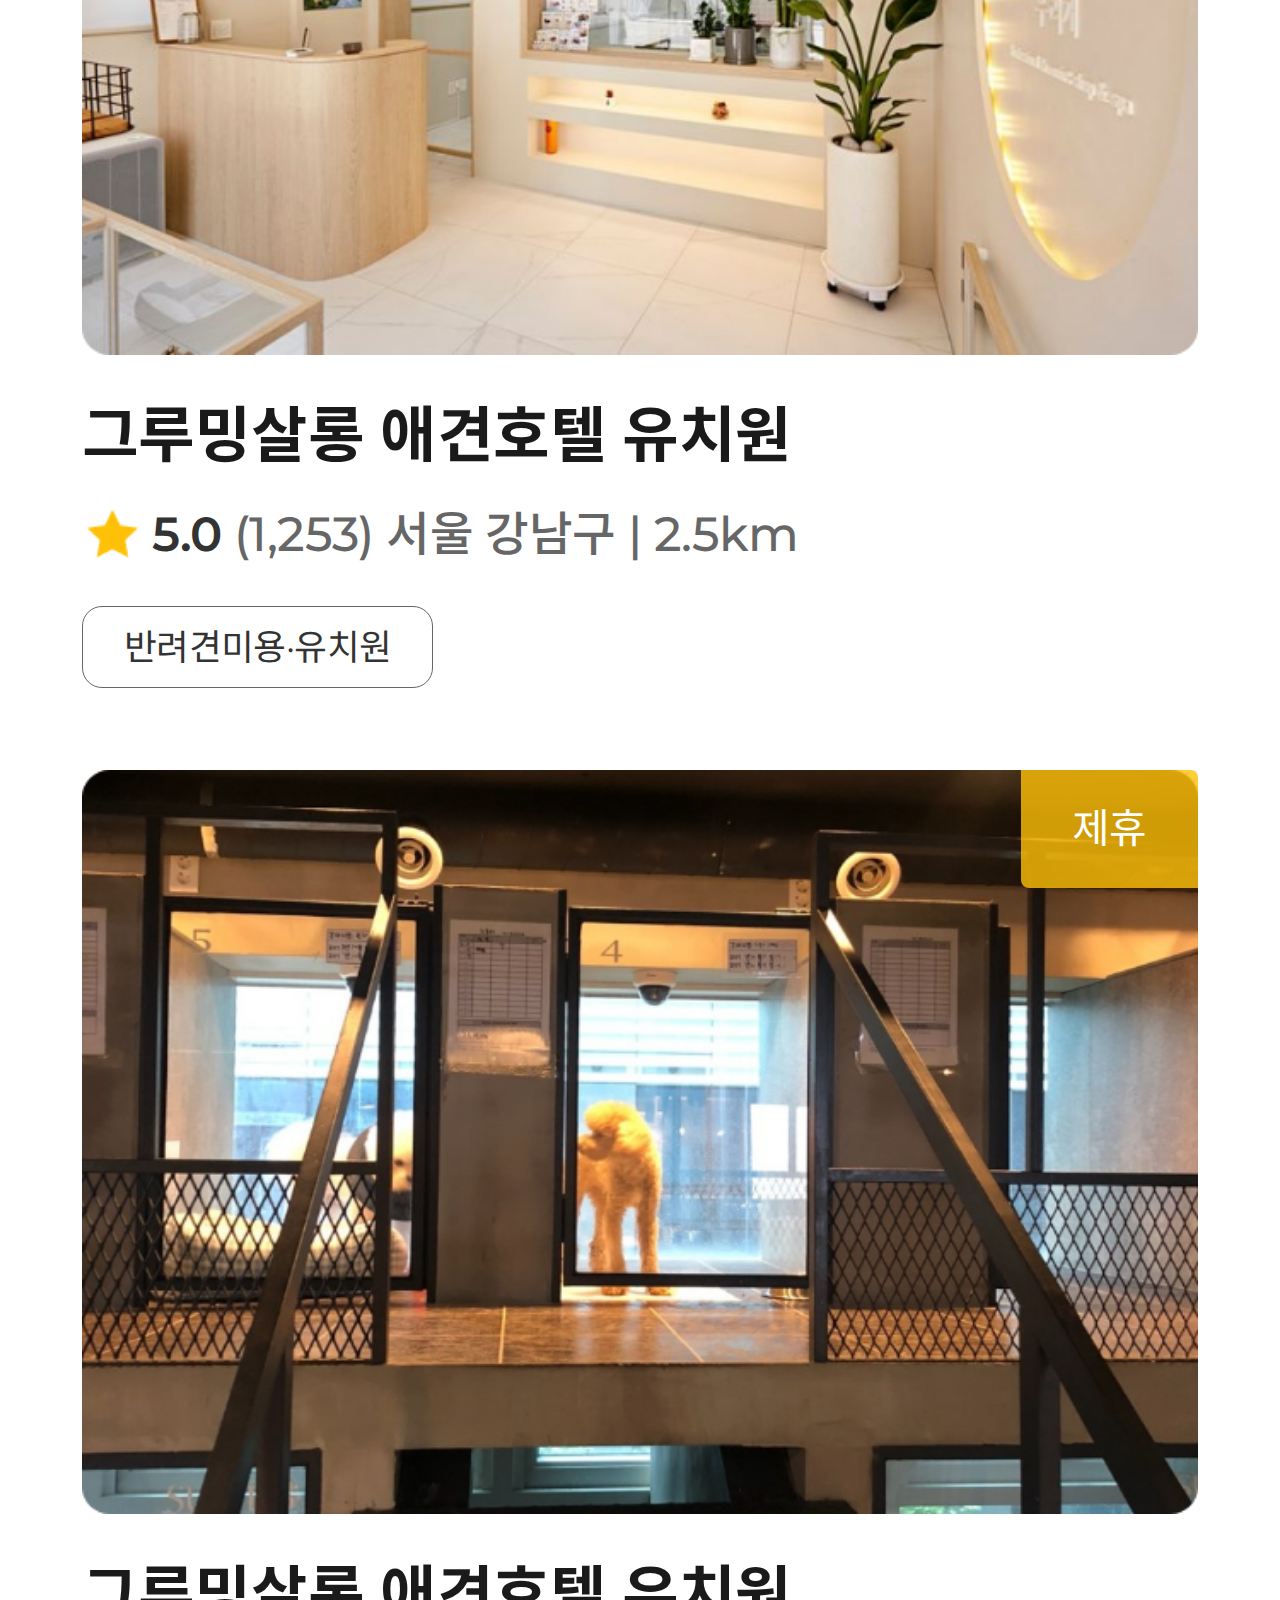
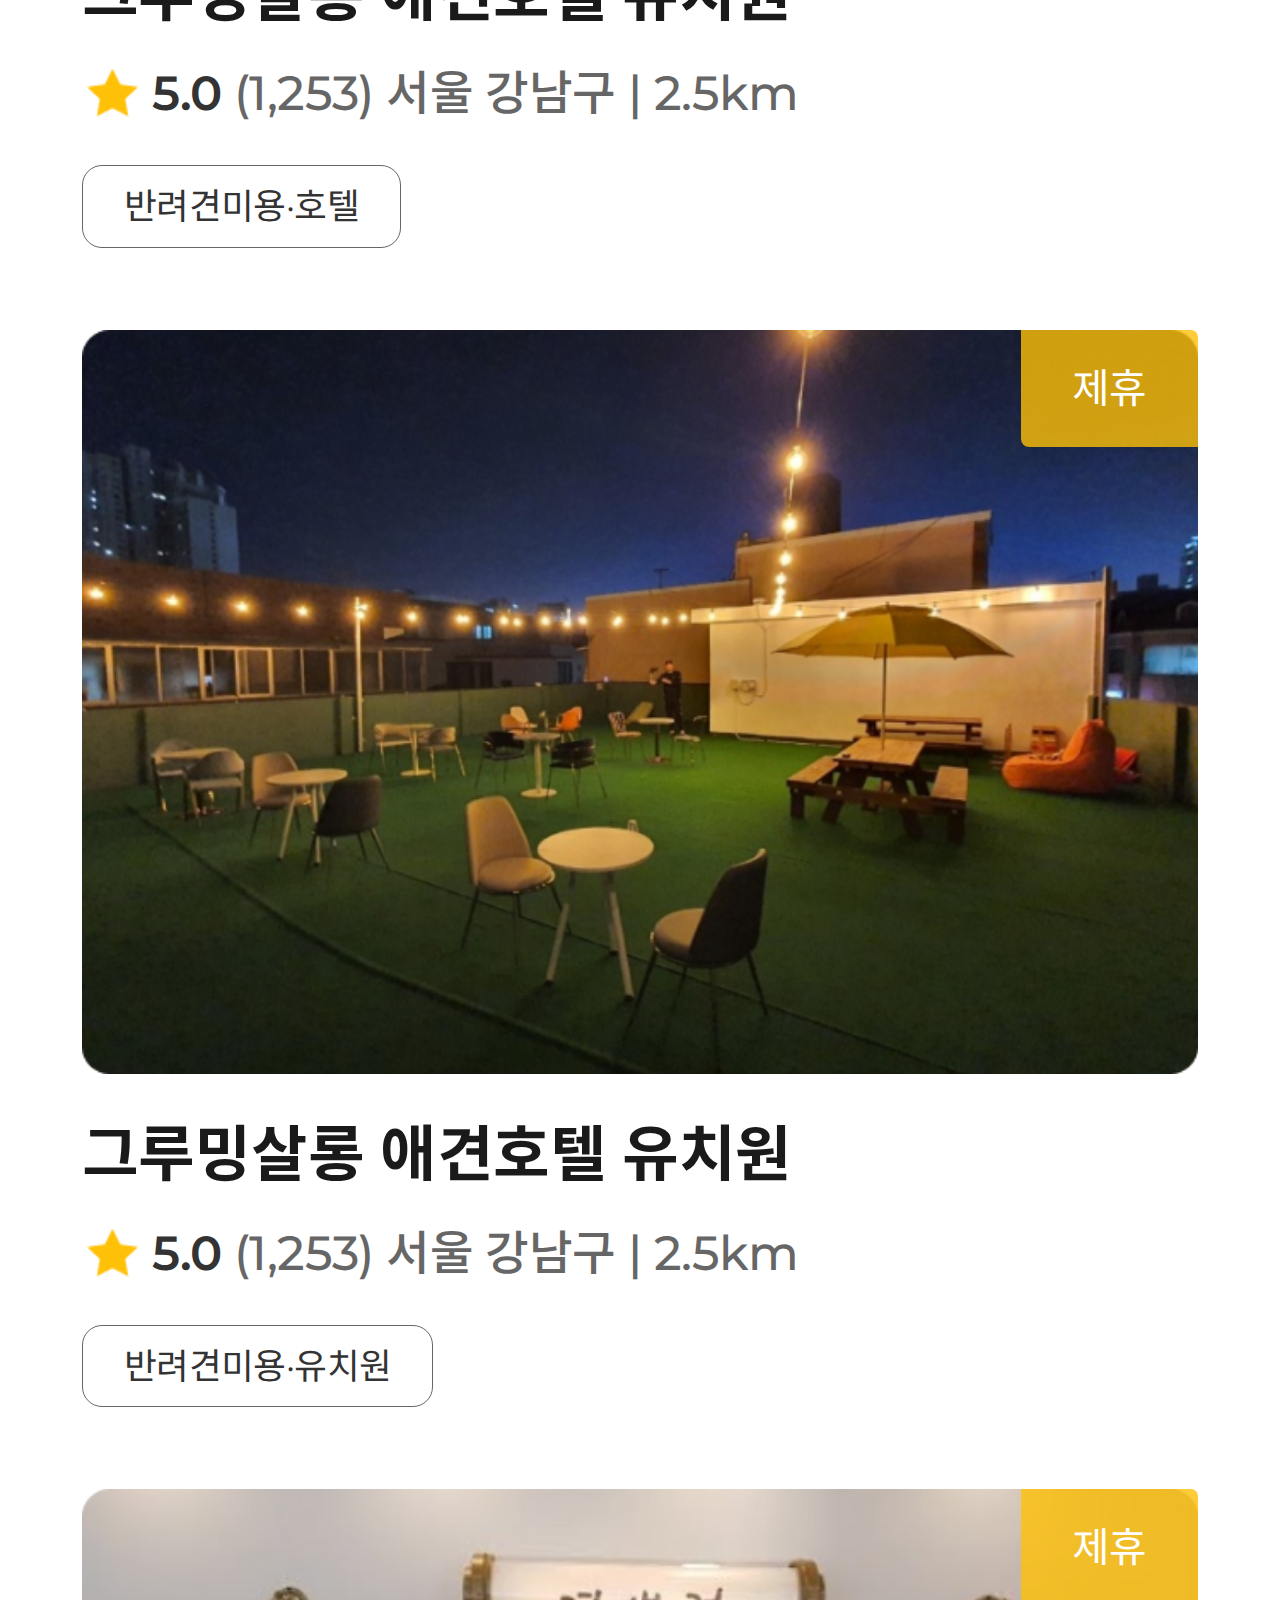
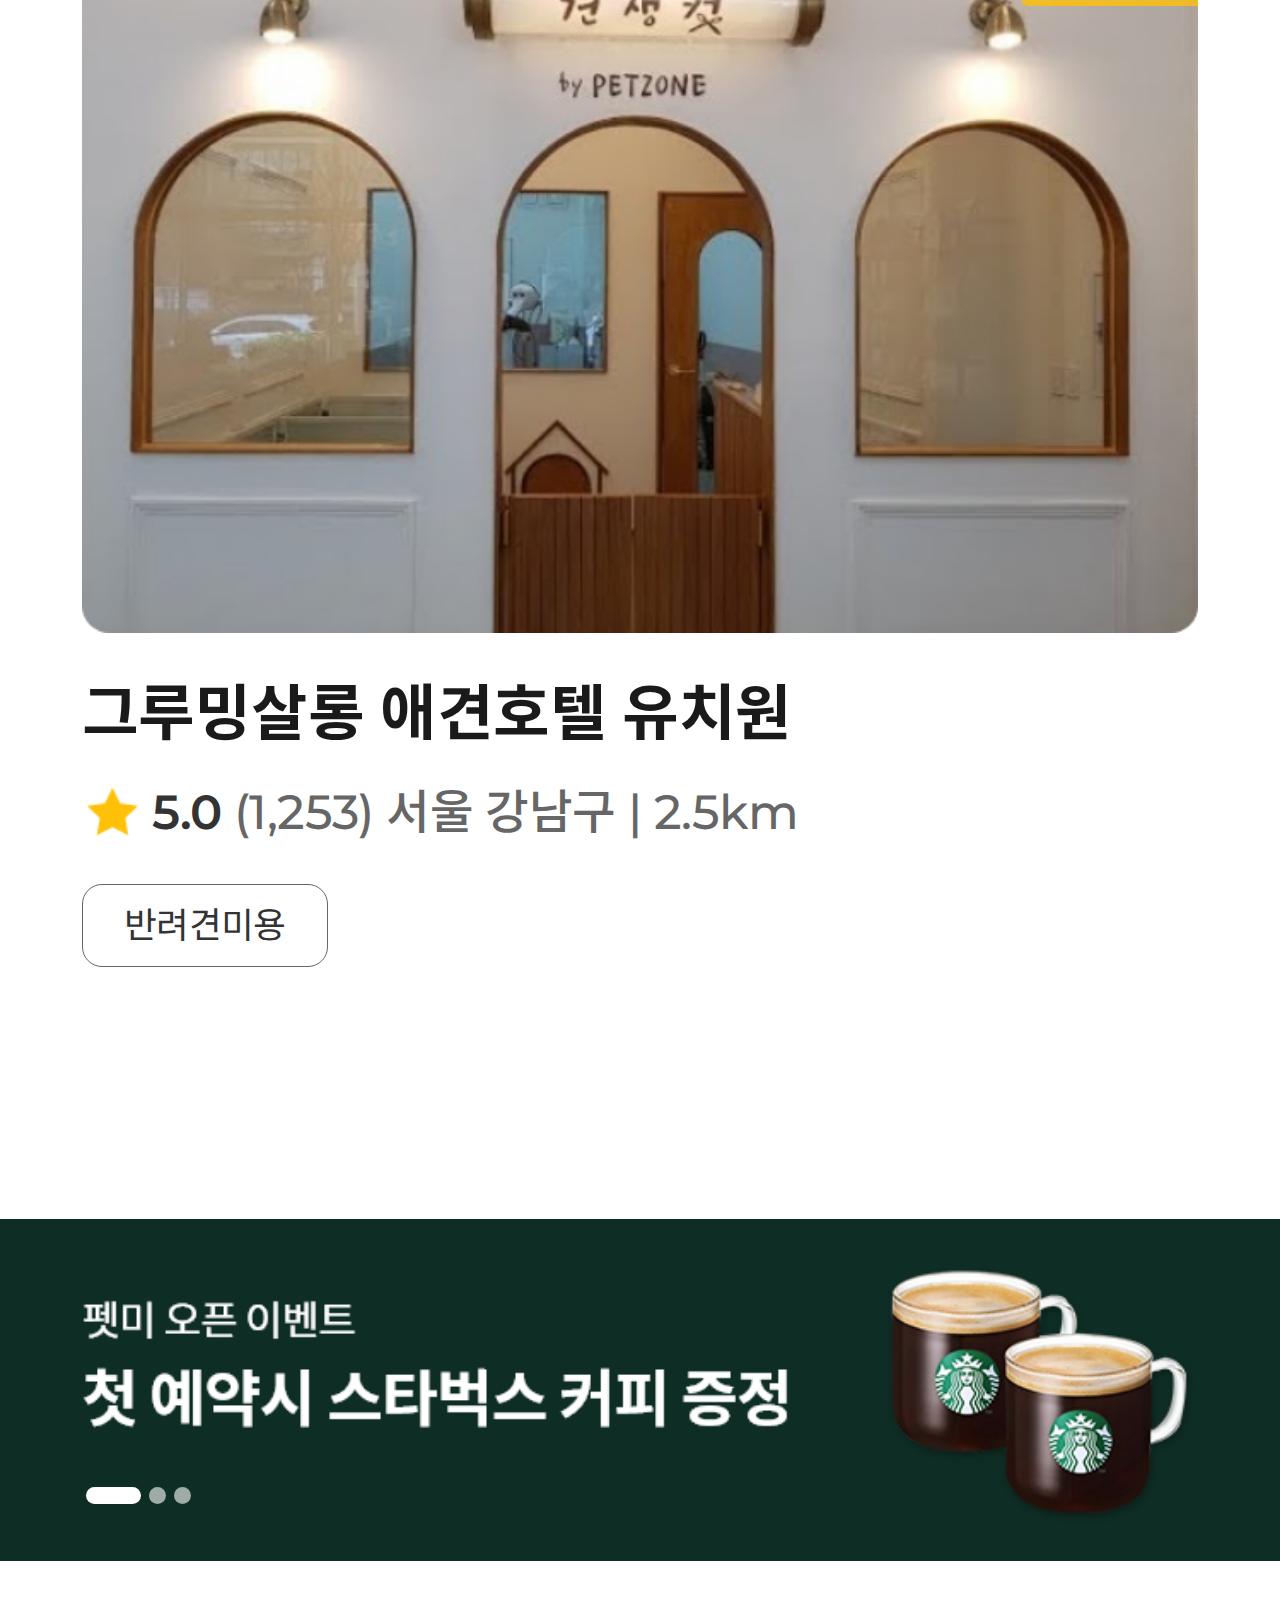
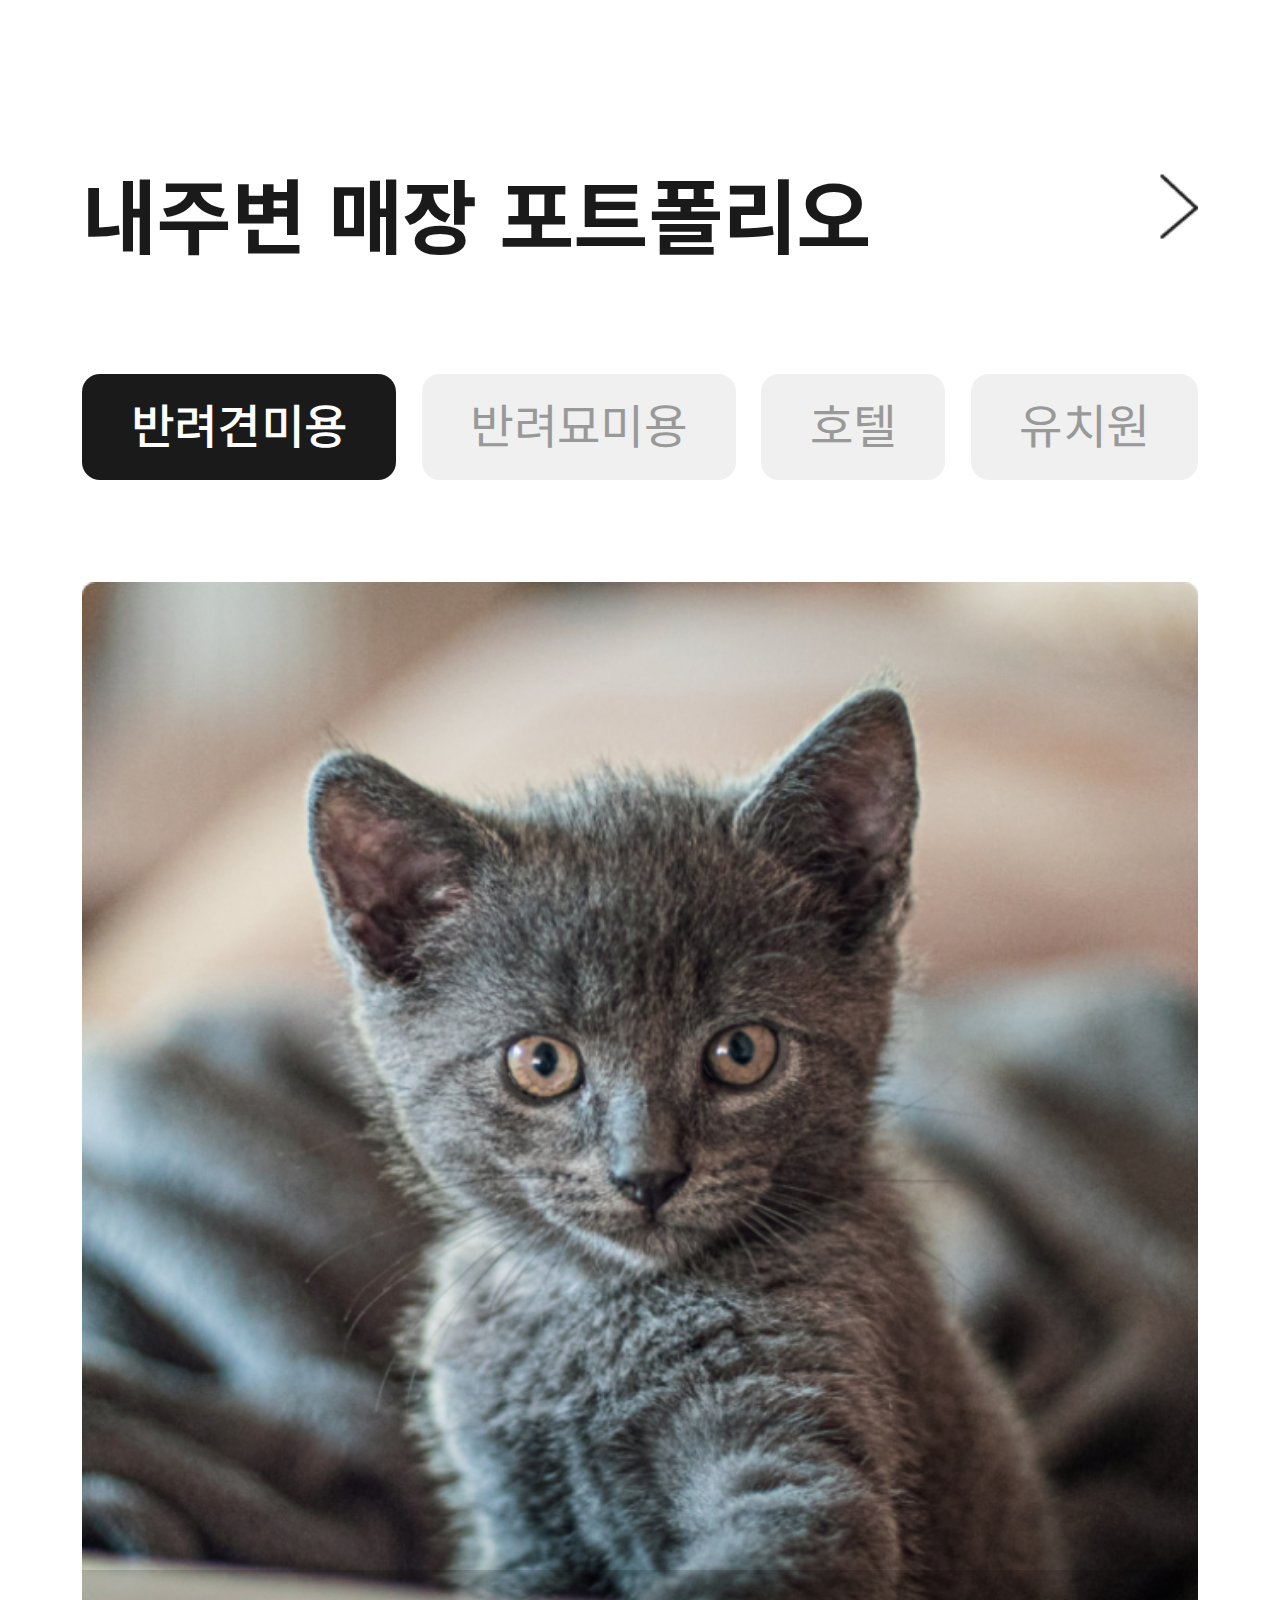
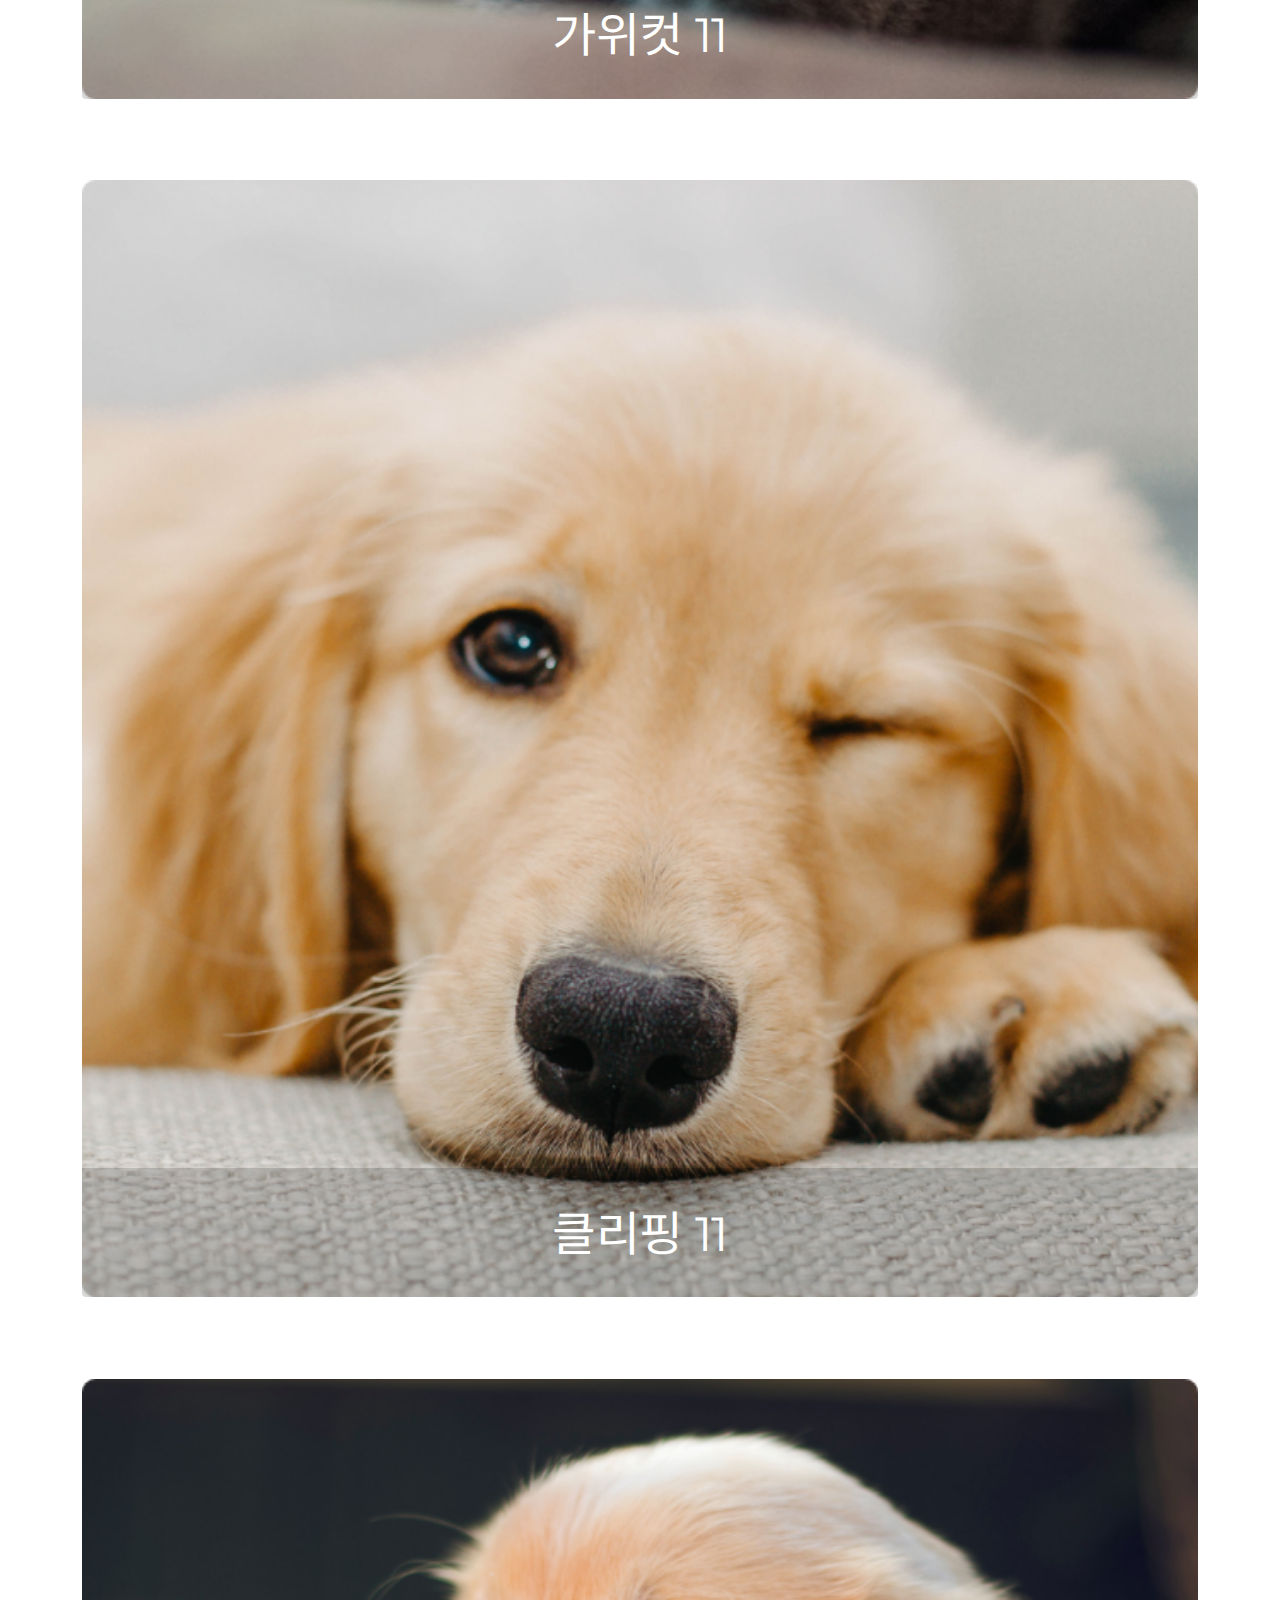
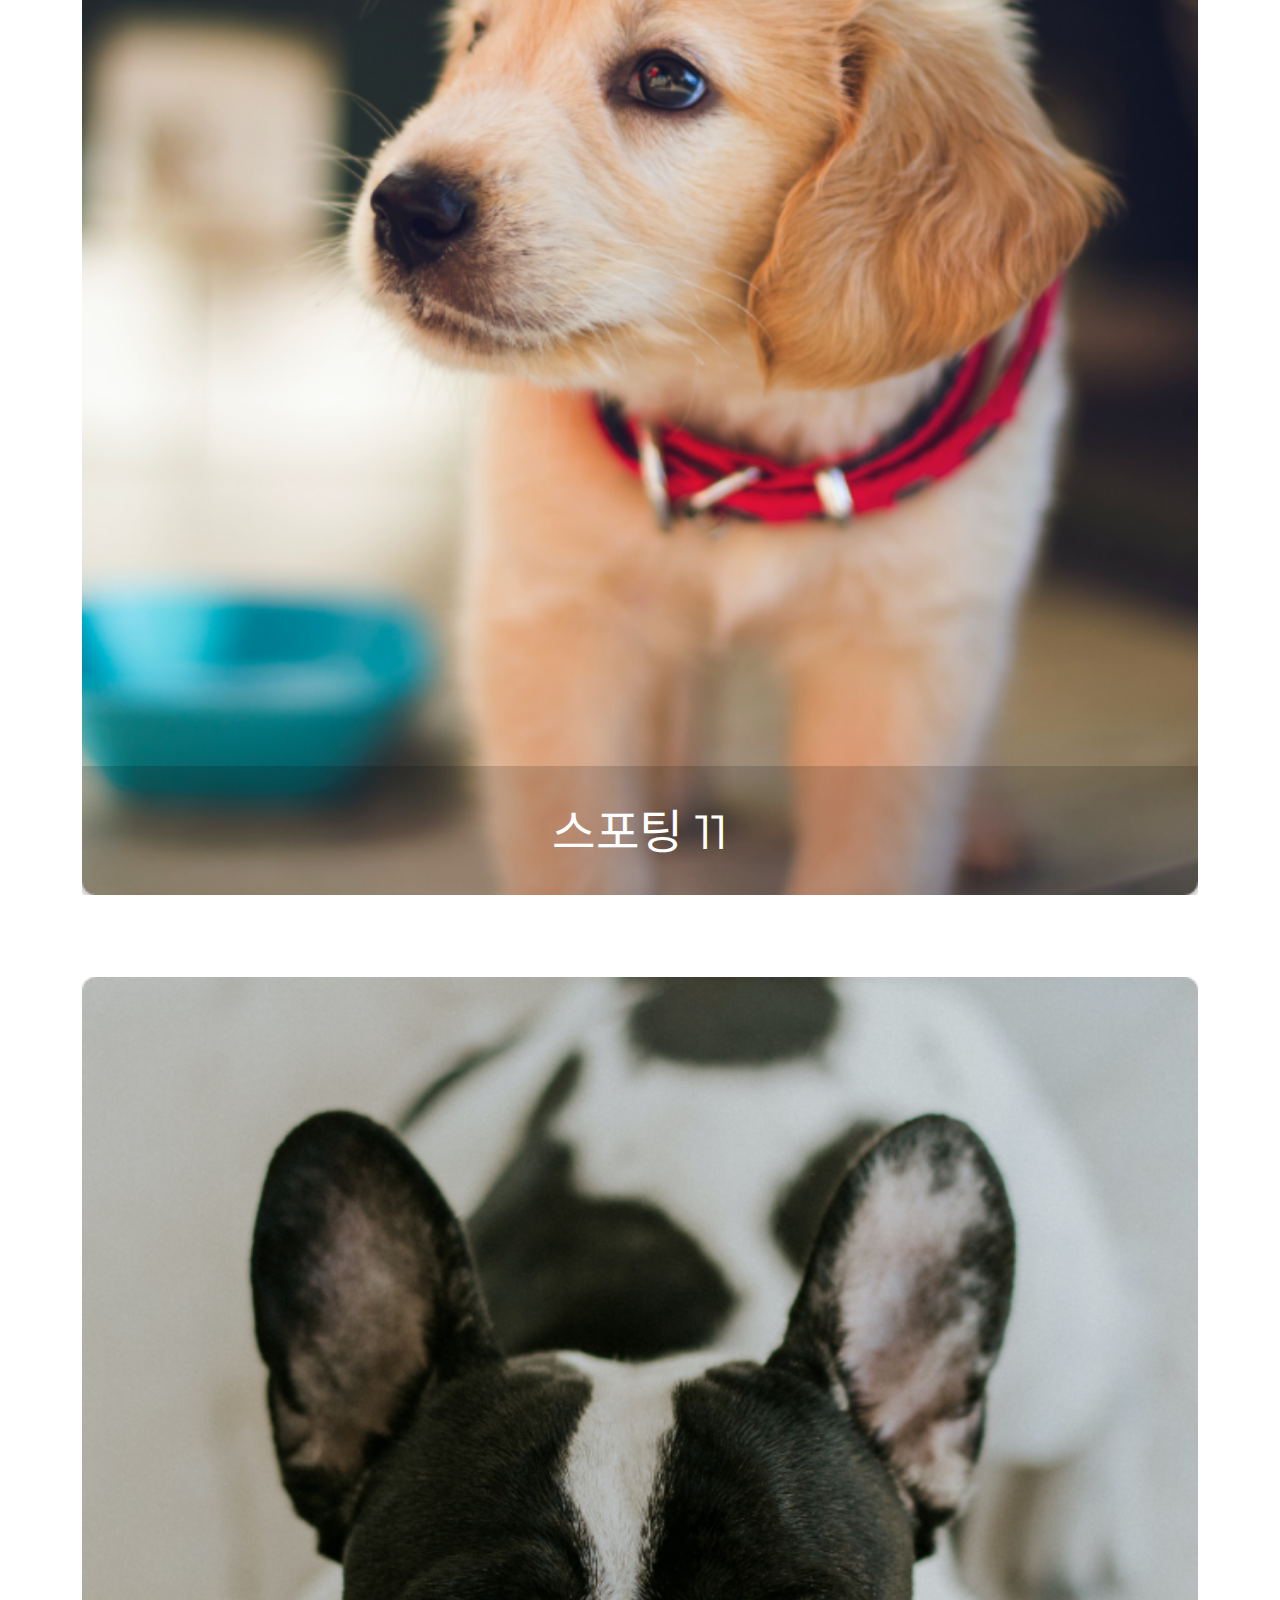
==== commit 5525b6db: "업" ====
--- a/index.html
+++ b/index.html
@@ -6,6 +6,12 @@
     <meta http-equiv="X-UA-Compatible" content="IE=edge" />
     <meta http-equiv="imagetoolbar" content="no" />
     <meta name="format-detection" content="telephone=no" />
+
+    <meta http-equiv="Expires" content="Mon, 06 Jan 1990 00:00:01 GMT" />
+    <meta http-equiv="Expires" content="-1" />
+    <meta http-equiv="Pragma" content="no-cache" />
+    <meta http-equiv="Cache-Control" content="no-cache" />
+
     <meta
       name="viewport"
       content="width=device-width,user-scalable=no,initial-scale=1.0,minimum-scale=1.0,maximum-scale=1.0"
--- a/resources/css/layout.css
+++ b/resources/css/layout.css
@@ -1,461 +1,1479 @@
 @charset "utf-8";
 
 /****************** 레이아웃 ******************/
-html{height:100%;font-size:16px;}
-body{min-height:100%;overflow-y:scroll;}
-.wrap{width:100%;min-width:280px;}
-.inner{margin:0 6.4vw}
-
-
+html {
+  height: 100%;
+  font-size: 16px;
+}
+body {
+  min-height: 100%;
+  overflow-y: scroll;
+}
+.wrap {
+  width: 100%;
+  min-width: 280px;
+}
+.inner {
+  margin: 0 6.4vw;
+}
 
 /****************** 로그인 화면 ******************/
 
-.login_section_local{background:#fff;padding:30vw 0 0 0;}
-.login_section_local .local_list li{}
-.login_section_local .local_list a{position:relative;}
-.login_section_local .local_list .thumbimg{position:relative;}
-.login_section_local .local_list .thumbimg img{width:100%;}
-.login_section_local .local_list .thumbimg .mark{position:absolute;top:0;right:0;width:13.867vw;padding:2.5vw 0;font-size:3.2vw;color:#fff;background:rgba(255, 193, 7, .8);text-align:center;border-top-right-radius:7px;border-bottom-left-radius:8px;}
-.login_section_local .local_list .text_wrap{margin:3.2vw 0 6.4vw 0;}
-.login_section_local .local_list .text_wrap .title{font-size:4.8vw;font-weight:700;color:#1A1A1A;}
-.login_section_local .local_list .text_wrap .rate{position:relative;font-size:3.733vw;font-weight:500;color:#666;padding-left:5.5vw;margin:2.1vw 0 3.2vw 0;}
-.login_section_local .local_list .text_wrap .rate:before{content:'';position:absolute;top:0;left:0;width:4.8vw;height:4.8vw;background:url("../../images/common/icon_star.png") no-repeat 0 0/100%;}
-.login_section_local .local_list .text_wrap .rate .rate_all{color:#333;font-weight:600;}
-.login_section_local .local_list .text_wrap .category{display:inline-block;font-size:2.8vw;color:#333;border:1px solid #666;border-radius:20px;padding:1.333vw 3.2vw;}
-
+.login_section_local {
+  background: #fff;
+  padding: 30vw 0 0 0;
+}
+.login_section_local .local_list li {
+}
+.login_section_local .local_list a {
+  position: relative;
+}
+.login_section_local .local_list .thumbimg {
+  position: relative;
+}
+.login_section_local .local_list .thumbimg img {
+  width: 100%;
+}
+.login_section_local .local_list .thumbimg .mark {
+  position: absolute;
+  top: 0;
+  right: 0;
+  width: 13.867vw;
+  padding: 2.5vw 0;
+  font-size: 3.2vw;
+  color: #fff;
+  background: rgba(255, 193, 7, 0.8);
+  text-align: center;
+  border-top-right-radius: 7px;
+  border-bottom-left-radius: 8px;
+}
+.login_section_local .local_list .text_wrap {
+  margin: 3.2vw 0 6.4vw 0;
+}
+.login_section_local .local_list .text_wrap .title {
+  font-size: 4.8vw;
+  font-weight: 700;
+  color: #1a1a1a;
+}
+.login_section_local .local_list .text_wrap .rate {
+  position: relative;
+  font-size: 3.733vw;
+  font-weight: 500;
+  color: #666;
+  padding-left: 5.5vw;
+  margin: 2.1vw 0 3.2vw 0;
+}
+.login_section_local .local_list .text_wrap .rate:before {
+  content: '';
+  position: absolute;
+  top: 0;
+  left: 0;
+  width: 4.8vw;
+  height: 4.8vw;
+  background: url('/resources/images/common/icon_star.png') no-repeat 0 0/100%;
+}
+.login_section_local .local_list .text_wrap .rate .rate_all {
+  color: #333;
+  font-weight: 600;
+}
+.login_section_local .local_list .text_wrap .category {
+  display: inline-block;
+  font-size: 2.8vw;
+  color: #333;
+  border: 1px solid #666;
+  border-radius: 20px;
+  padding: 1.333vw 3.2vw;
+}
 
 /* 로그인 타이틀 */
-.login .sect_title{position:relative;}
-.login .sect_title h2{font-size:6.4vw;color:#1A1A1A;font-weight:700;margin-bottom:8vw; text-align:center;}
-.login .sect_title h3{font-size:6.4vw;color:#1A1A1A;font-weight:400;margin-bottom:0vw; text-align:center;}
-.login .sect_title .icon_arrow{display:block;position:absolute;top:0;right:0;width:10vw;height:8vw;}
-.login .sect_title .icon_arrow:after{content:'';position:absolute;top:0;right:0;width:6.4vw;height:6.4vw;background:url("../../images/common/icon_arrow_01.png") no-repeat 0 0/100%;}
-
+.login .sect_title {
+  position: relative;
+}
+.login .sect_title h2 {
+  font-size: 6.4vw;
+  color: #1a1a1a;
+  font-weight: 700;
+  margin-bottom: 8vw;
+  text-align: center;
+}
+.login .sect_title h3 {
+  font-size: 6.4vw;
+  color: #1a1a1a;
+  font-weight: 400;
+  margin-bottom: 0vw;
+  text-align: center;
+}
+.login .sect_title .icon_arrow {
+  display: block;
+  position: absolute;
+  top: 0;
+  right: 0;
+  width: 10vw;
+  height: 8vw;
+}
+.login .sect_title .icon_arrow:after {
+  content: '';
+  position: absolute;
+  top: 0;
+  right: 0;
+  width: 6.4vw;
+  height: 6.4vw;
+  background: url('/resources/images/common/icon_arrow_01.png') no-repeat 0 0/100%;
+}
 
 /****************** 상단 ******************/
 /* 메인헤더 */
-.main_header{position:absolute;top:0;left:0;width:100%;height:16vw;display:flex;align-content:center;flex-wrap:wrap;z-index:999;}
-.main_header.fixed{position:fixed;background:url("../../images/common/bg_header.png");background-size:contain;}
-.main_header .gnb{display:flex;justify-content:space-between;width:100%;margin:0 6.4vw;}
-.main_header .gnb .alert{position:relative;width:7.467vw;height:7.467vw;background:url("../../images/common/icon_alert.png") no-repeat 0 0/100%;}
-.main_header .gnb .alert:after{content:'';position:absolute;top:0;right:0;width:1.333vw;height:1.333vw;background:#FF334B;border-radius:100%;}
-.main_header .gnb .location{position:relative;display:block;margin-top:1vw;}
-.main_header .gnb .location:before{content:'';position:absolute;top:0;left:0;width:6.4vw;height:6.4vw;background:url("../../images/common/icon_map.png") no-repeat 0 0/100%;}
-.main_header .gnb .location .loca_tit{display:inline-block;color:#fff;font-size:4.267vw;font-weight:500;padding-left:6.8vw;margin-top:0.7vw;}
-.main_header .gnb .location .loca_arrow img{width:2.667vw;}
+.main_header {
+  position: absolute;
+  top: 0;
+  left: 0;
+  width: 100%;
+  height: 16vw;
+  display: flex;
+  align-content: center;
+  flex-wrap: wrap;
+  z-index: 999;
+}
+.main_header.fixed {
+  position: fixed;
+  background: url('/resources/images/common/bg_header.png');
+  background-size: contain;
+}
+.main_header .gnb {
+  display: flex;
+  justify-content: space-between;
+  width: 100%;
+  margin: 0 6.4vw;
+}
+.main_header .gnb .alert {
+  position: relative;
+  width: 7.467vw;
+  height: 7.467vw;
+  background: url('/resources/images/common/icon_alert.png') no-repeat 0 0/100%;
+}
+.main_header .gnb .alert:after {
+  content: '';
+  position: absolute;
+  top: 0;
+  right: 0;
+  width: 1.333vw;
+  height: 1.333vw;
+  background: #ff334b;
+  border-radius: 100%;
+}
+.main_header .gnb .location {
+  position: relative;
+  display: block;
+  margin-top: 1vw;
+}
+.main_header .gnb .location:before {
+  content: '';
+  position: absolute;
+  top: 0;
+  left: 0;
+  width: 6.4vw;
+  height: 6.4vw;
+  background: url('/resources/images/common/icon_map.png') no-repeat 0 0/100%;
+}
+.main_header .gnb .location .loca_tit {
+  display: inline-block;
+  color: #fff;
+  font-size: 4.267vw;
+  font-weight: 500;
+  padding-left: 6.8vw;
+  margin-top: 0.7vw;
+}
+.main_header .gnb .location .loca_arrow img {
+  width: 2.667vw;
+}
 
 /* 상단검색 */
-.main_header .gnb .search{width:7.467vw;height:7.467vw;background:url("../../images/common/icon_search.png") no-repeat 0 0/100%;}
-
-.search_btn_close{display:none;position:absolute;top:0;right:0;width:70px;height:60px;background:#fff;cursor:pointer;}
-.search_btn_close::before{content:'';width:24px;height:2px;position:absolute;left:26%;top:47%;opacity:1;background-color:#222;display:block;border-radius:10px;transform:rotate(-45deg);-webkit-transform:rotate(-45deg);-moz-transform:rotate(-45deg);-o-transform:rotate(-45deg);-ms-transform:rotate(-45deg);}
-.search_btn_close::after{content:'';width:24px;height:2px;position:absolute;left:26%;top:47%;opacity:1;background-color:#222;display:block;border-radius:10px;transform:rotate(45deg);-webkit-transform:rotate(45deg);-moz-transform:rotate(45deg);-o-transform:rotate(45deg);-ms-transform:rotate(45deg);}
-
-.search_wrap{display:none;position:fixed;top:0;left:0;width:100%;height:100%;z-index:100;}
-.search_wrap .search_content{position:relative;width:100%;}
-.search_wrap .search_content .search_bar{display:flex;width:100%;height:18vw;padding:15vw 10vw 0 10vw;}
-.search_wrap .search_content .search_bar form{width:100%;}
-.search_wrap .search_content .search_bar .search_result{width:100%;height:18vw;padding-left:2vw;border-bottom:2px solid #444;}
-.search_wrap .search_content .search_bar .btn_allsearch{width:7.467vw;height:7.467vw;background:url("../../images/common/icon_search_02.png") no-repeat 0 0/100%;margin:5.5vw 0;}
-.search_wrap .search_content .search_text{position:relative;margin:25vw 10vw 0 10vw;}
-.search_wrap .search_content .search_text a{display:block;line-height:1.8;}
-.search_wrap .dim_bg{position:absolute;top:0;left:0;width:100vw;height:100vh;background:#fff;}
+.main_header .gnb .search {
+  width: 7.467vw;
+  height: 7.467vw;
+  background: url('/resources/images/common/icon_search.png') no-repeat 0 0/100%;
+}
+
+.search_btn_close {
+  display: none;
+  position: absolute;
+  top: 0;
+  right: 0;
+  width: 70px;
+  height: 60px;
+  background: #fff;
+  cursor: pointer;
+}
+.search_btn_close::before {
+  content: '';
+  width: 24px;
+  height: 2px;
+  position: absolute;
+  left: 26%;
+  top: 47%;
+  opacity: 1;
+  background-color: #222;
+  display: block;
+  border-radius: 10px;
+  transform: rotate(-45deg);
+  -webkit-transform: rotate(-45deg);
+  -moz-transform: rotate(-45deg);
+  -o-transform: rotate(-45deg);
+  -ms-transform: rotate(-45deg);
+}
+.search_btn_close::after {
+  content: '';
+  width: 24px;
+  height: 2px;
+  position: absolute;
+  left: 26%;
+  top: 47%;
+  opacity: 1;
+  background-color: #222;
+  display: block;
+  border-radius: 10px;
+  transform: rotate(45deg);
+  -webkit-transform: rotate(45deg);
+  -moz-transform: rotate(45deg);
+  -o-transform: rotate(45deg);
+  -ms-transform: rotate(45deg);
+}
+
+.search_wrap {
+  display: none;
+  position: fixed;
+  top: 0;
+  left: 0;
+  width: 100%;
+  height: 100%;
+  z-index: 100;
+}
+.search_wrap .search_content {
+  position: relative;
+  width: 100%;
+}
+.search_wrap .search_content .search_bar {
+  display: flex;
+  width: 100%;
+  height: 18vw;
+  padding: 15vw 10vw 0 10vw;
+}
+.search_wrap .search_content .search_bar form {
+  width: 100%;
+}
+.search_wrap .search_content .search_bar .search_result {
+  width: 100%;
+  height: 18vw;
+  padding-left: 2vw;
+  border-bottom: 2px solid #444;
+}
+.search_wrap .search_content .search_bar .btn_allsearch {
+  width: 7.467vw;
+  height: 7.467vw;
+  background: url('/resources/images/common/icon_search_02.png') no-repeat 0 0/100%;
+  margin: 5.5vw 0;
+}
+.search_wrap .search_content .search_text {
+  position: relative;
+  margin: 25vw 10vw 0 10vw;
+}
+.search_wrap .search_content .search_text a {
+  display: block;
+  line-height: 1.8;
+}
+.search_wrap .dim_bg {
+  position: absolute;
+  top: 0;
+  left: 0;
+  width: 100vw;
+  height: 100vh;
+  background: #fff;
+}
 
 /* 로그인헤더 */
-.login_header{top:0;left:0;width:100%;height:16vw;background:#fff;display:flex;align-content:center;flex-wrap:wrap;border-bottom:1px solid #EDEDED;z-index:100;}
-.login_header .inner{position:relative;width:100%;margin:0 6.4vw 0 6.4vw;display:flex;}
-.login_header .btn_back{display:block;width:6.4vw;height:6.4vw;background:url("../../images/common/icon_arrow_prev.png") no-repeat 0 0/100%;}
-.login_header .sub_title{display:block;font-size:5.333vw;font-weight:700;color:#1A1A1A;margin-left:2vw;}
-.login_header .btn_alldel{position:absolute;top:-1vw;right:0;font-size:3.2vw;padding:3vw;}
+.login_header {
+  top: 0;
+  left: 0;
+  width: 100%;
+  height: 16vw;
+  background: #fff;
+  display: flex;
+  align-content: center;
+  flex-wrap: wrap;
+  border-bottom: 1px solid #ededed;
+  z-index: 100;
+}
+.login_header .inner {
+  position: relative;
+  width: 100%;
+  margin: 0 6.4vw 0 6.4vw;
+  display: flex;
+}
+.login_header .btn_back {
+  display: block;
+  width: 6.4vw;
+  height: 6.4vw;
+  background: url('/resources/images/common/icon_arrow_prev.png') no-repeat 0 0/100%;
+}
+.login_header .sub_title {
+  display: block;
+  font-size: 5.333vw;
+  font-weight: 700;
+  color: #1a1a1a;
+  margin-left: 2vw;
+}
+.login_header .btn_alldel {
+  position: absolute;
+  top: -1vw;
+  right: 0;
+  font-size: 3.2vw;
+  padding: 3vw;
+}
 
 /* 서브헤더 */
-.sub_header{position:fixed;top:0;left:0;width:100%;height:16vw;background:#fff;display:flex;align-content:center;flex-wrap:wrap;border-bottom:1px solid #EDEDED;z-index:100;}
-.sub_header .inner{position:relative;width:100%;margin:0 6.4vw 0 6.4vw;display:flex;}
-.sub_header .btn_back{display:block;width:6.4vw;height:6.4vw;background:url("../../images/common/icon_arrow_prev.png") no-repeat 0 0/100%;}
-.sub_header .sub_title{display:block;font-size:5.333vw;font-weight:700;color:#1A1A1A;margin-left:2vw;}
-.sub_header .btn_alldel{position:absolute;top:-1vw;right:0;font-size:3.2vw;padding:3vw;}
+.sub_header {
+  position: fixed;
+  top: 0;
+  left: 0;
+  width: 100%;
+  height: 16vw;
+  background: #fff;
+  display: flex;
+  align-content: center;
+  flex-wrap: wrap;
+  border-bottom: 1px solid #ededed;
+  z-index: 100;
+}
+.sub_header .inner {
+  position: relative;
+  width: 100%;
+  margin: 0 6.4vw 0 6.4vw;
+  display: flex;
+}
+.sub_header .btn_back {
+  display: block;
+  width: 6.4vw;
+  height: 6.4vw;
+  background: url('/resources/images/common/icon_arrow_prev.png') no-repeat 0 0/100%;
+}
+.sub_header .sub_title {
+  display: block;
+  font-size: 5.333vw;
+  font-weight: 700;
+  color: #1a1a1a;
+  margin-left: 2vw;
+}
+.sub_header .btn_alldel {
+  position: absolute;
+  top: -1vw;
+  right: 0;
+  font-size: 3.2vw;
+  padding: 3vw;
+}
 
 /* 상단퀵메뉴 */
-.main_section_quickmenu{position:absolute;top:71.533vw;left:6.4vw;right:6.4vw;z-index:50;background:rgba(255, 255, 255, .25);border-radius:8px;box-shadow:0px 5px 10px 0px rgba(0,0,0,0.08);}
-.main_section_quickmenu:after{content:'';position:absolute;width:90%;height:90%;top:0;left:0;right:0;bottom:0;background:rgba(255, 255, 255, .8);filter:blur(95px);z-index:-1;}
-.main_section_quickmenu .quickmenu_wrap{display:flex;justify-content:space-between;margin:5.333vw 4.8vw;}
-.main_section_quickmenu .quickmenu_wrap li{width:21%;}
-.main_section_quickmenu .quickmenu_wrap li p{font-size:3.2vw;margin-top:2.5vw;text-align:center;}
-
-.header_quickmenu{display:none;z-index:50;background:rgba(255, 255, 255, .25);border-radius:8px;box-shadow:0px 5px 10px 0px rgba(0,0,0,0.08);}
-.header_quickmenu .quickmenu_wrap{display:flex;justify-content:space-between;margin:4.5vw 9.6vw 3.2vw 9.6vw;}
-.header_quickmenu .quickmenu_wrap li{width:21%;}
-.header_quickmenu .quickmenu_wrap li p{font-size:3.2vw;margin-top:2.5vw;text-align:center;}
-.header_quickmenu.fixed{display:block;position:fixed;justify-content:space-between;top:12vw;left:0;width:100%;background:#fff;}
-
+.main_section_quickmenu {
+  position: absolute;
+  top: 71.533vw;
+  left: 6.4vw;
+  right: 6.4vw;
+  z-index: 50;
+  background: rgba(255, 255, 255, 0.25);
+  border-radius: 8px;
+  box-shadow: 0px 5px 10px 0px rgba(0, 0, 0, 0.08);
+}
+.main_section_quickmenu:after {
+  content: '';
+  position: absolute;
+  width: 90%;
+  height: 90%;
+  top: 0;
+  left: 0;
+  right: 0;
+  bottom: 0;
+  background: rgba(255, 255, 255, 0.8);
+  filter: blur(95px);
+  z-index: -1;
+}
+.main_section_quickmenu .quickmenu_wrap {
+  display: flex;
+  justify-content: space-between;
+  margin: 5.333vw 4.8vw;
+}
+.main_section_quickmenu .quickmenu_wrap li {
+  width: 21%;
+}
+.main_section_quickmenu .quickmenu_wrap li p {
+  font-size: 3.2vw;
+  margin-top: 2.5vw;
+  text-align: center;
+}
+
+.header_quickmenu {
+  display: none;
+  z-index: 50;
+  background: rgba(255, 255, 255, 0.25);
+  border-radius: 8px;
+  box-shadow: 0px 5px 10px 0px rgba(0, 0, 0, 0.08);
+}
+.header_quickmenu .quickmenu_wrap {
+  display: flex;
+  justify-content: space-between;
+  margin: 4.5vw 9.6vw 3.2vw 9.6vw;
+}
+.header_quickmenu .quickmenu_wrap li {
+  width: 21%;
+}
+.header_quickmenu .quickmenu_wrap li p {
+  font-size: 3.2vw;
+  margin-top: 2.5vw;
+  text-align: center;
+}
+.header_quickmenu.fixed {
+  display: block;
+  position: fixed;
+  justify-content: space-between;
+  top: 12vw;
+  left: 0;
+  width: 100%;
+  background: #fff;
+}
 
 /****************** 하단 ******************/
-.footer{padding:10.667vw 6.4vw 20vw 6.4vw;font-size:3.2vw;}
-.footer .ft_info{}
-.footer .ft_info .info_text{position:relative;font-size:3.733vw;font-weight:500;color:#1A1A1A;}
-.footer .ft_info .info_text:after{content:'';position:absolute;top:0;left:32vw;width:4.8vw;height:4.8vw;background:url("../../images/common/icon_arrow_down.png") no-repeat 0 0/100%;}
-.footer .ft_info.on .info_text:after{content:'';position:absolute;top:0;left:32vw;width:4.8vw;height:4.8vw;background:url("../../images/common/icon_arrow_up.png") no-repeat 0 0/100%;}
-
-.footer .ft_info .info_con{display:none;}
-.footer .ft_info .info_con dl{display:flex;flex-wrap:wrap;color:#333;margin-top:2.667vw;}
-.footer .ft_info .info_con dt{width:30%;margin-right:2vw;padding:0.5vw 0;}
-.footer .ft_info .info_con dd{width:65%;font-weight:500;padding:0.5vw 0;}
-.footer .ft_desc{margin:5.333vw 0;}
-.footer .ft_menu{display:flex;}
-.footer .ft_menu li{position:relative;}
-.footer .ft_menu li a{display:block;padding:2vw 6vw 2vw 0; font-weight:500;color:#1A1A1A; }
-.footer .ft_menu li a:before{content:'';position:absolute;top:2.2vw;right:2.3vw;width:1px;height:3.2vw;background:#666;}
-.footer .ft_menu li:nth-child(3) a{font-weight:500;color:#1A1A1A;}
-.footer .ft_menu li:nth-child(3) a:before{background:none;}
-
-.footer .ft_login{margin:7vw 0 0 0;}
-.footer .ft_login h1{font-size:4.8vw; text-align:center; color:#1a1a1a;}
-.footer .ft_login h2{font-size:4.8vw; font-weight:700; text-align:center; padding:2vw 0; color:#1a1a1a;} 
-.footer .ft_login_2{display:flex;  justify-content: center;}
-.footer .ft_login_2 li{position:relative;}
-.footer .ft_login_2 li a{display:block;padding:2vw 6vw 2vw 0; font-weight:500;color:#1A1A1A; }
-.footer .ft_login_2 li a:before{content:'';position:absolute;top:2.2vw;right:2.3vw;width:1px;height:3.2vw;background:#666;}
-.footer .ft_login_2 li:nth-child(3) a{font-weight:500;color:#1A1A1A; padding:2vw 0vw 2vw 0;}
-.footer .ft_login_2 li:nth-child(3) a:before{background:none;}
+.footer {
+  padding: 10.667vw 6.4vw 20vw 6.4vw;
+  font-size: 3.2vw;
+}
+.footer .ft_info {
+}
+.footer .ft_info .info_text {
+  position: relative;
+  font-size: 3.733vw;
+  font-weight: 500;
+  color: #1a1a1a;
+}
+.footer .ft_info .info_text:after {
+  content: '';
+  position: absolute;
+  top: 0;
+  left: 32vw;
+  width: 4.8vw;
+  height: 4.8vw;
+  background: url('/resources/images/common/icon_arrow_down.png') no-repeat 0 0/100%;
+}
+.footer .ft_info.on .info_text:after {
+  content: '';
+  position: absolute;
+  top: 0;
+  left: 32vw;
+  width: 4.8vw;
+  height: 4.8vw;
+  background: url('/resources/images/common/icon_arrow_up.png') no-repeat 0 0/100%;
+}
+
+.footer .ft_info .info_con {
+  display: none;
+}
+.footer .ft_info .info_con dl {
+  display: flex;
+  flex-wrap: wrap;
+  color: #333;
+  margin-top: 2.667vw;
+}
+.footer .ft_info .info_con dt {
+  width: 30%;
+  margin-right: 2vw;
+  padding: 0.5vw 0;
+}
+.footer .ft_info .info_con dd {
+  width: 65%;
+  font-weight: 500;
+  padding: 0.5vw 0;
+}
+.footer .ft_desc {
+  margin: 5.333vw 0;
+}
+.footer .ft_menu {
+  display: flex;
+}
+.footer .ft_menu li {
+  position: relative;
+}
+.footer .ft_menu li a {
+  display: block;
+  padding: 2vw 6vw 2vw 0;
+  font-weight: 500;
+  color: #1a1a1a;
+}
+.footer .ft_menu li a:before {
+  content: '';
+  position: absolute;
+  top: 2.2vw;
+  right: 2.3vw;
+  width: 1px;
+  height: 3.2vw;
+  background: #666;
+}
+.footer .ft_menu li:nth-child(3) a {
+  font-weight: 500;
+  color: #1a1a1a;
+}
+.footer .ft_menu li:nth-child(3) a:before {
+  background: none;
+}
+
+.footer .ft_login {
+  margin: 7vw 0 0 0;
+}
+.footer .ft_login h1 {
+  font-size: 4.8vw;
+  text-align: center;
+  color: #1a1a1a;
+}
+.footer .ft_login h2 {
+  font-size: 4.8vw;
+  font-weight: 700;
+  text-align: center;
+  padding: 2vw 0;
+  color: #1a1a1a;
+}
+.footer .ft_login_2 {
+  display: flex;
+  justify-content: center;
+}
+.footer .ft_login_2 li {
+  position: relative;
+}
+.footer .ft_login_2 li a {
+  display: block;
+  padding: 2vw 6vw 2vw 0;
+  font-weight: 500;
+  color: #1a1a1a;
+}
+.footer .ft_login_2 li a:before {
+  content: '';
+  position: absolute;
+  top: 2.2vw;
+  right: 2.3vw;
+  width: 1px;
+  height: 3.2vw;
+  background: #666;
+}
+.footer .ft_login_2 li:nth-child(3) a {
+  font-weight: 500;
+  color: #1a1a1a;
+  padding: 2vw 0vw 2vw 0;
+}
+.footer .ft_login_2 li:nth-child(3) a:before {
+  background: none;
+}
 
 /* 상단가기 버튼 */
-.btn_top_wrap{position:fixed;bottom:20vw;right:6.4vw;z-index:100;}
-.btn_top_wrap .btn_top{display:none;width:10.667vw;height:10.667vw;border-radius:100%;background-color:rgba(0, 0, 0, 0.8);background-image:url("../../images/common/icon_arrow_btn.png");background-size:35%;background-repeat:no-repeat;background-position:50%;box-shadow:0px 6px 15px 0px rgba(0,0,0,0.08);}
-.btn_top_wrap .btn_top.bg{display:block;background-color:rgba(0, 0, 0, 1);box-shadow:none;}
+.btn_top_wrap {
+  position: fixed;
+  bottom: 20vw;
+  right: 6.4vw;
+  z-index: 100;
+}
+.btn_top_wrap .btn_top {
+  display: none;
+  width: 10.667vw;
+  height: 10.667vw;
+  border-radius: 100%;
+  background-color: rgba(0, 0, 0, 0.8);
+  background-image: url('/resources/images/common/icon_arrow_btn.png');
+  background-size: 35%;
+  background-repeat: no-repeat;
+  background-position: 50%;
+  box-shadow: 0px 6px 15px 0px rgba(0, 0, 0, 0.08);
+}
+.btn_top_wrap .btn_top.bg {
+  display: block;
+  background-color: rgba(0, 0, 0, 1);
+  box-shadow: none;
+}
 
 /* 툴바 */
-.toolbar{display:flex;justify-content:space-between;position:fixed;left:0;bottom:-1px;width:100%;height:18.667vw;background:#fff;box-shadow:0 -1px 16px rgb(0 0 0 / 10%);transition:0.4s cubic-bezier(0.33, 1, 0.68, 1);z-index:107;}
-.toolbar.down{bottom:-18.667vw;}
-.toolbar a{position:relative;display:block;width:25%;text-align:center;font-size:2.667vw;color:#1A1A1A;}
-.toolbar a span{display:block;padding-top:9.6vw;}
-.toolbar a span:before{content:'';position:absolute;top:2.133vw;left:50%;transform:translate(-50%, 0);width:7.467vw;height:7.467vw;}
-.toolbar .map:before{background:url("../../images/common/toolbar_my.png") no-repeat 0 0/100%;}
-.toolbar .portfolio:before{background:url("../../images/common/toolbar_portfolio.png") no-repeat 0 0/100%;}
-.toolbar .home:before{background:url("../../images/common/toolbar_home.png") no-repeat 0 0/100%;}
-.toolbar .reservation:before{background:url("../../images/common/toolbar_Reservation.png") no-repeat 0 0/100%;}
-.toolbar .my:before{background:url("../../images/common/toolbar_my.png") no-repeat 0 0/100%;}
+.toolbar {
+  display: flex;
+  justify-content: space-between;
+  position: fixed;
+  left: 0;
+  bottom: -1px;
+  width: 100%;
+  height: 18.667vw;
+  background: #fff;
+  box-shadow: 0 -1px 16px rgb(0 0 0 / 10%);
+  transition: 0.4s cubic-bezier(0.33, 1, 0.68, 1);
+  z-index: 107;
+}
+.toolbar.down {
+  bottom: -18.667vw;
+}
+.toolbar a {
+  position: relative;
+  display: block;
+  width: 25%;
+  text-align: center;
+  font-size: 2.667vw;
+  color: #1a1a1a;
+}
+.toolbar a span {
+  display: block;
+  padding-top: 9.6vw;
+}
+.toolbar a span:before {
+  content: '';
+  position: absolute;
+  top: 2.133vw;
+  left: 50%;
+  transform: translate(-50%, 0);
+  width: 7.467vw;
+  height: 7.467vw;
+}
+.toolbar .map:before {
+  background: url('/resources/images/common/toolbar_my.png') no-repeat 0 0/100%;
+}
+.toolbar .portfolio:before {
+  background: url('/resources/images/common/toolbar_portfolio.png') no-repeat 0
+    0/100%;
+}
+.toolbar .home:before {
+  background: url('/resources/images/common/toolbar_home.png') no-repeat 0 0/100%;
+}
+.toolbar .reservation:before {
+  background: url('/resources/images/common/toolbar_Reservation.png') no-repeat
+    0 0/100%;
+}
+.toolbar .my:before {
+  background: url('/resources/images/common/toolbar_my.png') no-repeat 0 0/100%;
+}
 
 /****************** 메인 내용 ******************/
 /* 메인타이틀 */
-.main .sect_title{position:relative;}
-.main .sect_title h2{font-size:6.4vw;color:#1A1A1A;font-weight:700;margin-bottom:8vw;}
-.main .sect_title .icon_arrow{display:block;position:absolute;top:0;right:0;width:10vw;height:8vw;}
-.main .sect_title .icon_arrow:after{content:'';position:absolute;top:0;right:0;width:6.4vw;height:6.4vw;background:url("../../images/common/icon_arrow_01.png") no-repeat 0 0/100%;}
+.main .sect_title {
+  position: relative;
+}
+.main .sect_title h2 {
+  font-size: 6.4vw;
+  color: #1a1a1a;
+  font-weight: 700;
+  margin-bottom: 8vw;
+}
+.main .sect_title .icon_arrow {
+  display: block;
+  position: absolute;
+  top: 0;
+  right: 0;
+  width: 10vw;
+  height: 8vw;
+}
+.main .sect_title .icon_arrow:after {
+  content: '';
+  position: absolute;
+  top: 0;
+  right: 0;
+  width: 6.4vw;
+  height: 6.4vw;
+  background: url('/resources/images/common/icon_arrow_01.png') no-repeat 0 0/100%;
+}
 
 /* Main visual */
-.slider_visual{
-    position: relative;
-    width:100vw;
-    height:84vw;
-    display: flex;
-} 
+.slider_visual {
+  position: relative;
+  width: 100vw;
+  height: 84vw;
+  display: flex;
+}
 .slider_visual .swiper-slide {
-    position:relative;
-    box-sizing:border-box;
-    display:flex;
-    justify-content:center;
-    align-items:center;
-} 
+  position: relative;
+  box-sizing: border-box;
+  display: flex;
+  justify-content: center;
+  align-items: center;
+}
 .slider_visual .swiper-slide img {
-    position:absolute;
-    top:0;
-    left:0;
-    display:block;
-    width:100%;
-    height:100%;
-    object-fit:cover;
-    z-index:0;
-} 
+  position: absolute;
+  top: 0;
+  left: 0;
+  display: block;
+  width: 100%;
+  height: 100%;
+  object-fit: cover;
+  z-index: 0;
+}
 .slider_visual .swiper-slide .visual_text {
-    position:absolute;
-    top:22.333vw;
-    left:6.4vw;
-    color:#fff;
-    z-index:10;
-} 
+  position: absolute;
+  top: 22.333vw;
+  left: 6.4vw;
+  color: #fff;
+  z-index: 10;
+}
 .slider_visual .swiper-slide .title {
-    font-size:7.466vw;
-    font-weight:700;
-    opacity: 0;
-    transform: translateX(30px);
-    transition: transform 0.55s ease-in-out, opacity 0.55s ease-in-out;    
+  font-size: 7.466vw;
+  font-weight: 700;
+  opacity: 0;
+  transform: translateX(30px);
+  transition: transform 0.55s ease-in-out, opacity 0.55s ease-in-out;
 }
 .slider_visual .swiper-slide .desc {
-    font-size:4.266vw;
-    margin-top:10px;
-    opacity: 0;
-    transform: translateX(30px);
-    transition: transform 0.55s ease-in-out 0.4s, opacity 0.55s ease-in-out 0.5s;
-} 
-.slider_visual .swiper-slide-active .title, .slider_visual .swiper-slide-active .desc{
-    opacity: 1;
-    transform: translateX(0);
+  font-size: 4.266vw;
+  margin-top: 10px;
+  opacity: 0;
+  transform: translateX(30px);
+  transition: transform 0.55s ease-in-out 0.4s, opacity 0.55s ease-in-out 0.5s;
+}
+.slider_visual .swiper-slide-active .title,
+.slider_visual .swiper-slide-active .desc {
+  opacity: 1;
+  transform: translateX(0);
 }
 .slider_visual .swiper-pagination {
-    top:60.4vw;
-    left:10.4vw;
-    color:#fff;
-    font-size:3.2vw;
-    font-weight:700;
-    text-align:left;
-    z-index:10;
+  top: 60.4vw;
+  left: 10.4vw;
+  color: #fff;
+  font-size: 3.2vw;
+  font-weight: 700;
+  text-align: left;
+  z-index: 10;
 }
 .slider_visual .swiper-pagination:before {
-    content:'';position:absolute;top:-1.6vw;left:-3.5vw;width:13vw;height:7.2vw;background:rgba(0, 0, 0, .3);border-radius:20px;z-index:-1;
+  content: '';
+  position: absolute;
+  top: -1.6vw;
+  left: -3.5vw;
+  width: 13vw;
+  height: 7.2vw;
+  background: rgba(0, 0, 0, 0.3);
+  border-radius: 20px;
+  z-index: -1;
 }
 
 /* 최근본매장 */
-.main_section_store{background:#F0F0F0;padding:38.4vw 0 16vw 0;}
-.main_section_store .slider_store{
-    position: relative;
-    width:100%;
-    display: flex;
-    padding:0 6.4vw;
-} 
+.main_section_store {
+  background: #f0f0f0;
+  padding: 38.4vw 0 16vw 0;
+}
+.main_section_store .slider_store {
+  position: relative;
+  width: 100%;
+  display: flex;
+  padding: 0 6.4vw;
+}
 .slider_store .swiper-slide {
-    position:relative;
-    display:flex;
-} 
+  position: relative;
+  display: flex;
+}
 .slider_store .swiper-slide a {
-    display: block;
-    width: 100%;
+  display: block;
+  width: 100%;
 }
 .slider_store .swiper-slide .thumbimg {
-    width:100%;
-    border-radius:8px;
-    overflow:hidden;
-}
-.slider_store .swiper-slide .thumbimg img{
-    width:100%;
+  width: 100%;
+  border-radius: 8px;
+  overflow: hidden;
+}
+.slider_store .swiper-slide .thumbimg img {
+  width: 100%;
 }
 .slider_store .swiper-slide .thumbimg .mark {
-    position: absolute;
-    top: 0;
-    right: 0;
-    width: 10.133vw;
-    padding: 1.5vw 0;
-    font-size: 3.2vw;
-    color:#fff;
-    background:rgba(255, 193, 7, .8);
-    text-align: center;
-    border-top-right-radius: 7px;
-    border-bottom-left-radius: 8px;
-}
-.slider_store .swiper-slide .title{
-    font-size:4.267vw;
-    font-weight:700;
-    color:#1A1A1A;
-    margin-top:3.2vw;
-}
-.slider_store .swiper-slide .desc{
-    font-size:3.733vw;
-    color:#666;
-} 
+  position: absolute;
+  top: 0;
+  right: 0;
+  width: 10.133vw;
+  padding: 1.5vw 0;
+  font-size: 3.2vw;
+  color: #fff;
+  background: rgba(255, 193, 7, 0.8);
+  text-align: center;
+  border-top-right-radius: 7px;
+  border-bottom-left-radius: 8px;
+}
+.slider_store .swiper-slide .title {
+  font-size: 4.267vw;
+  font-weight: 700;
+  color: #1a1a1a;
+  margin-top: 3.2vw;
+}
+.slider_store .swiper-slide .desc {
+  font-size: 3.733vw;
+  color: #666;
+}
 
 /* 프리미엄샵 */
-.main_section_premium{
-    background:rgba(255, 193, 7, .10);
-    padding:13.333vw 0;
-}
-.main_section_premium .slider_premium{
-    position: relative;
-    width:100%;
-    display:flex;
-    padding-bottom:11vw;
-    /* padding:0 23vw 11vw 23vw; */
-} 
+.main_section_premium {
+  background: rgba(255, 193, 7, 0.1);
+  padding: 13.333vw 0;
+}
+.main_section_premium .slider_premium {
+  position: relative;
+  width: 100%;
+  display: flex;
+  padding-bottom: 11vw;
+  /* padding:0 23vw 11vw 23vw; */
+}
 .slider_premium .swiper-slide {
-    position:relative;
-    display:flex;
+  position: relative;
+  display: flex;
 }
 .slider_premium .swiper-slide a {
-    display: block;
-    width: 100%;
-    background:#fff;
-    border-radius:8px;
-    overflow:hidden;
-    box-shadow:0px 5px 10px 0px rgba(0,0,0,0.08);
+  display: block;
+  width: 100%;
+  background: #fff;
+  border-radius: 8px;
+  overflow: hidden;
+  box-shadow: 0px 5px 10px 0px rgba(0, 0, 0, 0.08);
 }
 .slider_premium .swiper-slide .thumbimg {
-    position:relative;
-    width:100%;
+  position: relative;
+  width: 100%;
 }
 .slider_premium .swiper-slide .thumbimg img {
-    width:100%;
+  width: 100%;
 }
 .slider_premium .swiper-slide .thumbimg .text {
-    position:absolute;
-    bottom:0;
-    left:0;
-    width:100%;
-    background:rgba(0, 0, 0, .15);
-    padding:2.5vw 5.333vw 2vw 5.333vw;
-    font-size:3.733vw;
-    color:#fff;
-} 
+  position: absolute;
+  bottom: 0;
+  left: 0;
+  width: 100%;
+  background: rgba(0, 0, 0, 0.15);
+  padding: 2.5vw 5.333vw 2vw 5.333vw;
+  font-size: 3.733vw;
+  color: #fff;
+}
 .slider_premium .swiper-slide .text_wrap {
-    padding:5.333vw;
+  padding: 5.333vw;
 }
 .slider_premium .swiper-slide .text_wrap .title {
-    font-size:4.8vw;
-    font-weight:700;
-    color:#1A1A1A;
-    min-height:15vw;
+  font-size: 4.8vw;
+  font-weight: 700;
+  color: #1a1a1a;
+  min-height: 15vw;
 }
 .slider_premium .swiper-slide .text_wrap .desc {
-    font-size:3.733vw;
-    color:#666;
-    margin:1vw 0 1.6vw 0;
-} 
+  font-size: 3.733vw;
+  color: #666;
+  margin: 1vw 0 1.6vw 0;
+}
 .slider_premium .swiper-slide .text_wrap .rate {
-    position:relative;
-    font-size:3.733vw;
-    font-weight:500;
-    color:#666;
-    padding-left:5.5vw;
-} 
+  position: relative;
+  font-size: 3.733vw;
+  font-weight: 500;
+  color: #666;
+  padding-left: 5.5vw;
+}
 .slider_premium .swiper-slide .text_wrap .rate:before {
-    content:'';position:absolute;top:0;left:0;width:4.8vw;height:4.8vw;background:url("../../images/common/icon_star.png") no-repeat 0 0/100%;
+  content: '';
+  position: absolute;
+  top: 0;
+  left: 0;
+  width: 4.8vw;
+  height: 4.8vw;
+  background: url('/resources/images/common/icon_star.png') no-repeat 0 0/100%;
 }
 .slider_premium .swiper-slide .text_wrap .rate .rate_all {
-    color:#333;
-    font-weight:600;
+  color: #333;
+  font-weight: 600;
 }
 .slider_premium .swiper-pagination {
-    width:100%;
-    height:6%;
-    bottom:0;
-    color:#000;
-    font-size:3.733vw;
-    font-weight:600;
-    letter-spacing:1vw;
+  width: 100%;
+  height: 6%;
+  bottom: 0;
+  color: #000;
+  font-size: 3.733vw;
+  font-weight: 600;
+  letter-spacing: 1vw;
 }
 
 /* 우리동네 매장 */
-.main_section_local{background:#fff;padding:13.333vw 0;}
-.main_section_local .local_list li{}
-.main_section_local .local_list a{position:relative;}
-.main_section_local .local_list .thumbimg{position:relative;}
-.main_section_local .local_list .thumbimg img{width:100%;}
-.main_section_local .local_list .thumbimg .mark{position:absolute;top:0;right:0;width:13.867vw;padding:2.5vw 0;font-size:3.2vw;color:#fff;background:rgba(255, 193, 7, .8);text-align:center;border-top-right-radius:7px;border-bottom-left-radius:8px;}
-.main_section_local .local_list .text_wrap{margin:3.2vw 0 6.4vw 0;}
-.main_section_local .local_list .text_wrap .title{font-size:4.8vw;font-weight:700;color:#1A1A1A;}
-.main_section_local .local_list .text_wrap .rate{position:relative;font-size:3.733vw;font-weight:500;color:#666;padding-left:5.5vw;margin:2.1vw 0 3.2vw 0;}
-.main_section_local .local_list .text_wrap .rate:before{content:'';position:absolute;top:0;left:0;width:4.8vw;height:4.8vw;background:url("../../images/common/icon_star.png") no-repeat 0 0/100%;}
-.main_section_local .local_list .text_wrap .rate .rate_all{color:#333;font-weight:600;}
-.main_section_local .local_list .text_wrap .category{display:inline-block;font-size:2.8vw;color:#333;border:1px solid #666;border-radius:20px;padding:1.333vw 3.2vw;}
+.main_section_local {
+  background: #fff;
+  padding: 13.333vw 0;
+}
+.main_section_local .local_list li {
+}
+.main_section_local .local_list a {
+  position: relative;
+}
+.main_section_local .local_list .thumbimg {
+  position: relative;
+}
+.main_section_local .local_list .thumbimg img {
+  width: 100%;
+}
+.main_section_local .local_list .thumbimg .mark {
+  position: absolute;
+  top: 0;
+  right: 0;
+  width: 13.867vw;
+  padding: 2.5vw 0;
+  font-size: 3.2vw;
+  color: #fff;
+  background: rgba(255, 193, 7, 0.8);
+  text-align: center;
+  border-top-right-radius: 7px;
+  border-bottom-left-radius: 8px;
+}
+.main_section_local .local_list .text_wrap {
+  margin: 3.2vw 0 6.4vw 0;
+}
+.main_section_local .local_list .text_wrap .title {
+  font-size: 4.8vw;
+  font-weight: 700;
+  color: #1a1a1a;
+}
+.main_section_local .local_list .text_wrap .rate {
+  position: relative;
+  font-size: 3.733vw;
+  font-weight: 500;
+  color: #666;
+  padding-left: 5.5vw;
+  margin: 2.1vw 0 3.2vw 0;
+}
+.main_section_local .local_list .text_wrap .rate:before {
+  content: '';
+  position: absolute;
+  top: 0;
+  left: 0;
+  width: 4.8vw;
+  height: 4.8vw;
+  background: url('/resources/images/common/icon_star.png') no-repeat 0 0/100%;
+}
+.main_section_local .local_list .text_wrap .rate .rate_all {
+  color: #333;
+  font-weight: 600;
+}
+.main_section_local .local_list .text_wrap .category {
+  display: inline-block;
+  font-size: 2.8vw;
+  color: #333;
+  border: 1px solid #666;
+  border-radius: 20px;
+  padding: 1.333vw 3.2vw;
+}
 
 /* 롤링배너 */
-.slider_banner img{width:100%;}
-.slider_banner .swiper-pagination{text-align:left;margin:0 6.4vw;bottom:4vw !important;}
-.slider_banner .swiper-pagination-bullet{width:1.333vw;height:1.333vw;background:#fff;opacity:.6;}
-.slider_banner .swiper-pagination-bullet-active{width:4.267vw;background:#fff;border-radius:10px;opacity:1;}
+.slider_banner img {
+  width: 100%;
+}
+.slider_banner .swiper-pagination {
+  text-align: left;
+  margin: 0 6.4vw;
+  bottom: 4vw !important;
+}
+.slider_banner .swiper-pagination-bullet {
+  width: 1.333vw;
+  height: 1.333vw;
+  background: #fff;
+  opacity: 0.6;
+}
+.slider_banner .swiper-pagination-bullet-active {
+  width: 4.267vw;
+  background: #fff;
+  border-radius: 10px;
+  opacity: 1;
+}
 
 /* 내주변 매장 포트폴리오 */
-.main_section_portfolio{background:#fff;padding:16vw 0;}
-.portfolio_wrap{}
-.portfolio_wrap .portfolio_tab{display:flex;justify-content:space-between;flex-wrap:wrap;margin-bottom:8vw;}
-.portfolio_wrap .portfolio_tab li{text-align:center;cursor:pointer;font-size:3.733vw;color:#999;background:#F0F0F0;padding:1.7vw 3.8vw;border-radius:18px;}
+.main_section_portfolio {
+  background: #fff;
+  padding: 16vw 0;
+}
+.portfolio_wrap {
+}
+.portfolio_wrap .portfolio_tab {
+  display: flex;
+  justify-content: space-between;
+  flex-wrap: wrap;
+  margin-bottom: 8vw;
+}
+.portfolio_wrap .portfolio_tab li {
+  text-align: center;
+  cursor: pointer;
+  font-size: 3.733vw;
+  color: #999;
+  background: #f0f0f0;
+  padding: 1.7vw 3.8vw;
+  border-radius: 18px;
+}
 .portfolio_wrap .portfolio_tab li:hover,
-.portfolio_wrap .portfolio_tab li.on{color:#fff;font-weight:500;background:#1A1A1A;}
-.portfolio_wrap .content{display:none;}
-.portfolio_wrap .content.on{display:block;}
-.portfolio_wrap .portfolio_content li{margin-bottom:6.4vw;}
-.portfolio_wrap .portfolio_content li figure{position:relative;border-radius:4px;overflow:hidden;}
-.portfolio_wrap .portfolio_content li figure img{width:100%;}
-.portfolio_wrap .portfolio_content li figure .text{position:absolute;bottom:0;left:0;width:100%;background:rgba(0, 0, 0, .15);padding:2.7vw 1vw 2.5vw 1vw;font-size:3.733vw;color:#fff;text-align:center;} 
+.portfolio_wrap .portfolio_tab li.on {
+  color: #fff;
+  font-weight: 500;
+  background: #1a1a1a;
+}
+.portfolio_wrap .content {
+  display: none;
+}
+.portfolio_wrap .content.on {
+  display: block;
+}
+.portfolio_wrap .portfolio_content li {
+  margin-bottom: 6.4vw;
+}
+.portfolio_wrap .portfolio_content li figure {
+  position: relative;
+  border-radius: 4px;
+  overflow: hidden;
+}
+.portfolio_wrap .portfolio_content li figure img {
+  width: 100%;
+}
+.portfolio_wrap .portfolio_content li figure .text {
+  position: absolute;
+  bottom: 0;
+  left: 0;
+  width: 100%;
+  background: rgba(0, 0, 0, 0.15);
+  padding: 2.7vw 1vw 2.5vw 1vw;
+  font-size: 3.733vw;
+  color: #fff;
+  text-align: center;
+}
 
 /* 공지사항 */
-.main_section_notice{padding:6.4vw 5.6vw;background:#F0F0F0;}
-.main_section_notice a{position:relative;display:block;display:flex;}
-.main_section_notice a:after{content:'';position:absolute;top:0;right:0;width:3.2vw;height:3.2vw;background:url("../../images/common/icon_arrow_01.png") no-repeat 0 0/100%;}
-.main_section_notice .noti_title{font-size:3.733vw;font-weight:700;color:#1A1A1A;margin-right:3.2vw;}
+.main_section_notice {
+  padding: 6.4vw 5.6vw;
+  background: #f0f0f0;
+}
+.main_section_notice a {
+  position: relative;
+  display: block;
+  display: flex;
+}
+.main_section_notice a:after {
+  content: '';
+  position: absolute;
+  top: 0;
+  right: 0;
+  width: 3.2vw;
+  height: 3.2vw;
+  background: url('/resources/images/common/icon_arrow_01.png') no-repeat 0 0/100%;
+}
+.main_section_notice .noti_title {
+  font-size: 3.733vw;
+  font-weight: 700;
+  color: #1a1a1a;
+  margin-right: 3.2vw;
+}
 
 /****************** 로그인 내용 ******************/
 /* 로그인컨텐츠 */
-.login_content{margin-top:0vw;}
-
-.login_content .input_list{padding-top:10.667vw;}
-.login_content .input_list li{margin-bottom:6.4vw;}
-.login_content .input_list li a{display:flex;}
-.login_content .input_list li .thumbimg{position:relative;width:32vw;height:32vw;margin-right:3.2vw;border-radius:8px;overflow:hidden;}
-.login_content .input_list li .thumbimg img{width:100%;}
-.login_content .input_list li .thumbimg .mark{position:absolute;top:0;right:0;padding:1.5vw 2.8vw;font-size:3.2vw;color:#fff;background:rgba(255, 193, 7, .8);text-align:center;border-top-right-radius:7px;border-bottom-left-radius:8px;}
-.login_content .input_list li .content_wrap{position:relative;}
-.login_content .input_list li .content_wrap .category{display:inline-block;font-size:2.667vw;color:#333;border:1px solid #666;border-radius:20px;padding:1.333vw 3.2vw;margin-bottom:3.3vw;}
-.login_content .input_list li .content_wrap .title{font-size:4.267vw;font-weight:700;color:#1A1A1A;margin-bottom:0.5vw;}
-.login_content .input_list li .content_wrap .address{font-size:3.733vw;}
-.login_content .input_list li .content_wrap .rate{position:relative;font-size:3.733vw;font-weight:600;color:#666;padding-left:5.5vw;margin-top:1.6vw;}
-.login_content .input_list li .content_wrap .rate:before{content:'';position:absolute;top:0;left:0;width:4.8vw;height:4.8vw;background:url("../../images/common/icon_star.png") no-repeat 0 0/100%;}
-.login_content .input_list li .content_wrap .btn_del{position:absolute;top:0;right:0;width:4.8vw;height:4.8vw;background:url("../../images/common/icon_close.png") no-repeat 0 0/100%;}
-.login_content .input_list li .content_wrap  input {font-size:3.733vw; width:100%; padding:3vw 0; border-bottom: 1px solid #e0e0e0;}
-
-.btn_login {background-color: #e0e0e0; color: #fff; font-size:4vw; text-align: center; width: 100%;padding: 4vw 0; border-radius: 10px; margin: 2vw 0 0 0;}
-.btn_login_on {background-color: #ff781e; color: #fff; font-size:4vw; text-align: center; width: 100%;padding: 4vw 0; border-radius: 10px; margin: 2vw 0 0 0;}
-
+.login_content {
+  margin-top: 0vw;
+}
+
+.login_content .input_list {
+  padding-top: 10.667vw;
+}
+.login_content .input_list li {
+  margin-bottom: 6.4vw;
+}
+.login_content .input_list li a {
+  display: flex;
+}
+.login_content .input_list li .thumbimg {
+  position: relative;
+  width: 32vw;
+  height: 32vw;
+  margin-right: 3.2vw;
+  border-radius: 8px;
+  overflow: hidden;
+}
+.login_content .input_list li .thumbimg img {
+  width: 100%;
+}
+.login_content .input_list li .thumbimg .mark {
+  position: absolute;
+  top: 0;
+  right: 0;
+  padding: 1.5vw 2.8vw;
+  font-size: 3.2vw;
+  color: #fff;
+  background: rgba(255, 193, 7, 0.8);
+  text-align: center;
+  border-top-right-radius: 7px;
+  border-bottom-left-radius: 8px;
+}
+.login_content .input_list li .content_wrap {
+  position: relative;
+}
+.login_content .input_list li .content_wrap .category {
+  display: inline-block;
+  font-size: 2.667vw;
+  color: #333;
+  border: 1px solid #666;
+  border-radius: 20px;
+  padding: 1.333vw 3.2vw;
+  margin-bottom: 3.3vw;
+}
+.login_content .input_list li .content_wrap .title {
+  font-size: 4.267vw;
+  font-weight: 700;
+  color: #1a1a1a;
+  margin-bottom: 0.5vw;
+}
+.login_content .input_list li .content_wrap .address {
+  font-size: 3.733vw;
+}
+.login_content .input_list li .content_wrap .rate {
+  position: relative;
+  font-size: 3.733vw;
+  font-weight: 600;
+  color: #666;
+  padding-left: 5.5vw;
+  margin-top: 1.6vw;
+}
+.login_content .input_list li .content_wrap .rate:before {
+  content: '';
+  position: absolute;
+  top: 0;
+  left: 0;
+  width: 4.8vw;
+  height: 4.8vw;
+  background: url('/resources/images/common/icon_star.png') no-repeat 0 0/100%;
+}
+.login_content .input_list li .content_wrap .btn_del {
+  position: absolute;
+  top: 0;
+  right: 0;
+  width: 4.8vw;
+  height: 4.8vw;
+  background: url('/resources/images/common/icon_close.png') no-repeat 0 0/100%;
+}
+.login_content .input_list li .content_wrap input {
+  font-size: 3.733vw;
+  width: 100%;
+  padding: 3vw 0;
+  border-bottom: 1px solid #e0e0e0;
+}
+
+.btn_login {
+  background-color: #e0e0e0;
+  color: #fff;
+  font-size: 4vw;
+  text-align: center;
+  width: 100%;
+  padding: 4vw 0;
+  border-radius: 10px;
+  margin: 2vw 0 0 0;
+}
+.btn_login_on {
+  background-color: #ff781e;
+  color: #fff;
+  font-size: 4vw;
+  text-align: center;
+  width: 100%;
+  padding: 4vw 0;
+  border-radius: 10px;
+  margin: 2vw 0 0 0;
+}
 
 /****************** 조인 내용 ******************/
 /* 조인컨텐츠 */
-.join_content{margin-top:0vw;}
-
-.join_content .join_list{padding-top:10.667vw;}
-.join_content .join_list li{margin-bottom:6.4vw;}
-.join_content .join_list li a{display:flex;}
-.join_content .join_list li .thumbimg{position:relative;width:32vw;height:32vw;margin-right:3.2vw;border-radius:8px;overflow:hidden;}
-.join_content .join_list li .thumbimg img{width:100%;}
-.join_content .join_list li .thumbimg .mark{position:absolute;top:0;right:0;padding:1.5vw 2.8vw;font-size:3.2vw;color:#fff;background:rgba(255, 193, 7, .8);text-align:center;border-top-right-radius:7px;border-bottom-left-radius:8px;}
-.join_content .join_list li .content_wrap{position:relative;}
-.join_content .join_list li .content_wrap .category{display:inline-block;font-size:2.667vw;color:#333;border:1px solid #666;border-radius:20px;padding:1.333vw 3.2vw;margin-bottom:3.3vw;}
-.join_content .join_list li .content_wrap .title{font-size:4.267vw;font-weight:700;color:#1A1A1A;margin-bottom:0.5vw;}
-.join_content .join_list li .content_wrap .address{font-size:3.733vw;}
-.join_content .join_list li .content_wrap .rate{position:relative;font-size:3.733vw;font-weight:600;color:#666;padding-left:5.5vw;margin-top:1.6vw;}
-.join_content .join_list li .content_wrap .rate:before{content:'';position:absolute;top:0;left:0;width:4.8vw;height:4.8vw;background:url("../../images/common/icon_star.png") no-repeat 0 0/100%;}
-.join_content .join_list li .content_wrap .btn_del{position:absolute;top:0;right:0;width:4.8vw;height:4.8vw;background:url("../../images/common/icon_close.png") no-repeat 0 0/100%;}
-.join_content .join_list li .content_wrap  input {font-size:3.733vw; width:100%; padding:3vw 0; border-bottom: 1px solid #e0e0e0;}
-
-.btn_join {background-color: #e0e0e0; color: #fff; font-size:4vw; text-align: center; width: 100%;padding: 4vw 0; border-radius: 10px; margin: 2vw 0 0 0;}
-.btn_join_on {background-color: #ff781e; color: #fff; font-size:4vw; text-align: center; width: 100%;padding: 4vw 0; border-radius: 10px; margin: 2vw 0 0 0;}
+.join_content {
+  margin-top: 0vw;
+}
+
+.join_content .join_list {
+  padding-top: 10.667vw;
+}
+.join_content .join_list li {
+  margin-bottom: 6.4vw;
+}
+.join_content .join_list li a {
+  display: flex;
+}
+.join_content .join_list li .thumbimg {
+  position: relative;
+  width: 32vw;
+  height: 32vw;
+  margin-right: 3.2vw;
+  border-radius: 8px;
+  overflow: hidden;
+}
+.join_content .join_list li .thumbimg img {
+  width: 100%;
+}
+.join_content .join_list li .thumbimg .mark {
+  position: absolute;
+  top: 0;
+  right: 0;
+  padding: 1.5vw 2.8vw;
+  font-size: 3.2vw;
+  color: #fff;
+  background: rgba(255, 193, 7, 0.8);
+  text-align: center;
+  border-top-right-radius: 7px;
+  border-bottom-left-radius: 8px;
+}
+.join_content .join_list li .content_wrap {
+  position: relative;
+}
+.join_content .join_list li .content_wrap .category {
+  display: inline-block;
+  font-size: 2.667vw;
+  color: #333;
+  border: 1px solid #666;
+  border-radius: 20px;
+  padding: 1.333vw 3.2vw;
+  margin-bottom: 3.3vw;
+}
+.join_content .join_list li .content_wrap .title {
+  font-size: 4.267vw;
+  font-weight: 700;
+  color: #1a1a1a;
+  margin-bottom: 0.5vw;
+}
+.join_content .join_list li .content_wrap .address {
+  font-size: 3.733vw;
+}
+.join_content .join_list li .content_wrap .rate {
+  position: relative;
+  font-size: 3.733vw;
+  font-weight: 600;
+  color: #666;
+  padding-left: 5.5vw;
+  margin-top: 1.6vw;
+}
+.join_content .join_list li .content_wrap .rate:before {
+  content: '';
+  position: absolute;
+  top: 0;
+  left: 0;
+  width: 4.8vw;
+  height: 4.8vw;
+  background: url('/resources/images/common/icon_star.png') no-repeat 0 0/100%;
+}
+.join_content .join_list li .content_wrap .btn_del {
+  position: absolute;
+  top: 0;
+  right: 0;
+  width: 4.8vw;
+  height: 4.8vw;
+  background: url('/resources/images/common/icon_close.png') no-repeat 0 0/100%;
+}
+.join_content .join_list li .content_wrap input {
+  font-size: 3.733vw;
+  width: 100%;
+  padding: 3vw 0;
+  border-bottom: 1px solid #e0e0e0;
+}
+
+.btn_join {
+  background-color: #e0e0e0;
+  color: #fff;
+  font-size: 4vw;
+  text-align: center;
+  width: 100%;
+  padding: 4vw 0;
+  border-radius: 10px;
+  margin: 2vw 0 0 0;
+}
+.btn_join_on {
+  background-color: #ff781e;
+  color: #fff;
+  font-size: 4vw;
+  text-align: center;
+  width: 100%;
+  padding: 4vw 0;
+  border-radius: 10px;
+  margin: 2vw 0 0 0;
+}
 
 /* 로그인 타이틀 */
-.join_content .sect_title{position:relative;}
-.join_content .sect_title h2{font-size:7vw;color:#1A1A1A;font-weight:700;margin-bottom:8vw; text-align:left;}
-.join_content .sect_title h3{font-size:6.4vw;color:#1A1A1A;font-weight:400;margin-bottom:0vw; text-align:center;}
-.join_content .sect_title .icon_arrow{display:block;position:absolute;top:0;right:0;width:10vw;height:8vw;}
-.join_content .sect_title .icon_arrow:after{content:'';position:absolute;top:0;right:0;width:6.4vw;height:6.4vw;background:url("../../images/common/icon_arrow_01.png") no-repeat 0 0/100%;}
-
-.agree1 p {font-size:5vw;}
+.join_content .sect_title {
+  position: relative;
+}
+.join_content .sect_title h2 {
+  font-size: 7vw;
+  color: #1a1a1a;
+  font-weight: 700;
+  margin-bottom: 8vw;
+  text-align: left;
+}
+.join_content .sect_title h3 {
+  font-size: 6.4vw;
+  color: #1a1a1a;
+  font-weight: 400;
+  margin-bottom: 0vw;
+  text-align: center;
+}
+.join_content .sect_title .icon_arrow {
+  display: block;
+  position: absolute;
+  top: 0;
+  right: 0;
+  width: 10vw;
+  height: 8vw;
+}
+.join_content .sect_title .icon_arrow:after {
+  content: '';
+  position: absolute;
+  top: 0;
+  right: 0;
+  width: 6.4vw;
+  height: 6.4vw;
+  background: url('/resources/images/common/icon_arrow_01.png') no-repeat 0 0/100%;
+}
+
+.agree1 p {
+  font-size: 5vw;
+}
 
 /****************** 서브 내용 ******************/
 /* 서브컨텐츠 */
-.sub_content{margin-top:16vw;}
+.sub_content {
+  margin-top: 16vw;
+}
 
 /* 최근본매장 */
-.sub_content .store_list{padding-top:10.667vw;}
-.sub_content .store_list li{margin-bottom:6.4vw;}
-.sub_content .store_list li a{display:flex;}
-.sub_content .store_list li .thumbimg{position:relative;width:32vw;height:32vw;margin-right:3.2vw;border-radius:8px;overflow:hidden;}
-.sub_content .store_list li .thumbimg img{width:100%;}
-.sub_content .store_list li .thumbimg .mark{position:absolute;top:0;right:0;padding:1.5vw 2.8vw;font-size:3.2vw;color:#fff;background:rgba(255, 193, 7, .8);text-align:center;border-top-right-radius:7px;border-bottom-left-radius:8px;}
-.sub_content .store_list li .content_wrap{position:relative;}
-.sub_content .store_list li .content_wrap .category{display:inline-block;font-size:2.667vw;color:#333;border:1px solid #666;border-radius:20px;padding:1.333vw 3.2vw;margin-bottom:3.3vw;}
-.sub_content .store_list li .content_wrap .title{font-size:4.267vw;font-weight:700;color:#1A1A1A;margin-bottom:0.5vw;}
-.sub_content .store_list li .content_wrap .address{font-size:3.733vw;}
-.sub_content .store_list li .content_wrap .rate{position:relative;font-size:3.733vw;font-weight:600;color:#666;padding-left:5.5vw;margin-top:1.6vw;}
-.sub_content .store_list li .content_wrap .rate:before{content:'';position:absolute;top:0;left:0;width:4.8vw;height:4.8vw;background:url("../../images/common/icon_star.png") no-repeat 0 0/100%;}
-.sub_content .store_list li .content_wrap .btn_del{position:absolute;top:0;right:0;width:4.8vw;height:4.8vw;background:url("../../images/common/icon_close.png") no-repeat 0 0/100%;}
+.sub_content .store_list {
+  padding-top: 10.667vw;
+}
+.sub_content .store_list li {
+  margin-bottom: 6.4vw;
+}
+.sub_content .store_list li a {
+  display: flex;
+}
+.sub_content .store_list li .thumbimg {
+  position: relative;
+  width: 32vw;
+  height: 32vw;
+  margin-right: 3.2vw;
+  border-radius: 8px;
+  overflow: hidden;
+}
+.sub_content .store_list li .thumbimg img {
+  width: 100%;
+}
+.sub_content .store_list li .thumbimg .mark {
+  position: absolute;
+  top: 0;
+  right: 0;
+  padding: 1.5vw 2.8vw;
+  font-size: 3.2vw;
+  color: #fff;
+  background: rgba(255, 193, 7, 0.8);
+  text-align: center;
+  border-top-right-radius: 7px;
+  border-bottom-left-radius: 8px;
+}
+.sub_content .store_list li .content_wrap {
+  position: relative;
+}
+.sub_content .store_list li .content_wrap .category {
+  display: inline-block;
+  font-size: 2.667vw;
+  color: #333;
+  border: 1px solid #666;
+  border-radius: 20px;
+  padding: 1.333vw 3.2vw;
+  margin-bottom: 3.3vw;
+}
+.sub_content .store_list li .content_wrap .title {
+  font-size: 4.267vw;
+  font-weight: 700;
+  color: #1a1a1a;
+  margin-bottom: 0.5vw;
+}
+.sub_content .store_list li .content_wrap .address {
+  font-size: 3.733vw;
+}
+.sub_content .store_list li .content_wrap .rate {
+  position: relative;
+  font-size: 3.733vw;
+  font-weight: 600;
+  color: #666;
+  padding-left: 5.5vw;
+  margin-top: 1.6vw;
+}
+.sub_content .store_list li .content_wrap .rate:before {
+  content: '';
+  position: absolute;
+  top: 0;
+  left: 0;
+  width: 4.8vw;
+  height: 4.8vw;
+  background: url('/resources/images/common/icon_star.png') no-repeat 0 0/100%;
+}
+.sub_content .store_list li .content_wrap .btn_del {
+  position: absolute;
+  top: 0;
+  right: 0;
+  width: 4.8vw;
+  height: 4.8vw;
+  background: url('/resources/images/common/icon_close.png') no-repeat 0 0/100%;
+}
 
 /* 최근본매장 - 레이어팝업:삭제 */
-.pop_wrap{position:fixed;top:0;left:0;right:0;bottom:0;background:rgba(0,0,0,0.7);opacity:0;visibility:hidden;z-index:-1;transition:opacity 200ms 200ms ease, transform 300ms 250ms ease}
-.pop_wrap.active{opacity:1;z-index:1998;visibility:visible;overflow:auto;-webkit-overflow-scrolling:touch;}
-.pop_wrap .pop_inner{width:100%;min-height:100%;display:flex;justify-content:center;align-items:center;box-sizing:border-box}
-.pop_wrap .pop_content{position:relative;width:85.333vw;padding:3.2vw 2vw;font-size:3.733vw;line-height:1.3;text-align:center;box-shadow:3px 3px 20px 0 rgba(0,0,0,.07);border-radius:8px;background-color:#fff;}
-.pop_wrap .pop_content p{min-height:20vw;padding:10vw 0;}
-.pop_wrap .btn_wrap{display:flex;justify-content:center;margin-top:3vw;}
-.pop_wrap .btn_wrap .btn_cancle{display:block;width:38vw;padding:3.6vw 0;margin-right:2vw;background:#F0F0F0;color:#1A1A1A;border-radius:8px;}
-.pop_wrap .btn_wrap .btn_confirm{display:block;width:38vw;padding:3.6vw 0;background:#FF781E;color:#fff;border-radius:8px;}
-
-
-/* */           
+.pop_wrap {
+  position: fixed;
+  top: 0;
+  left: 0;
+  right: 0;
+  bottom: 0;
+  background: rgba(0, 0, 0, 0.7);
+  opacity: 0;
+  visibility: hidden;
+  z-index: -1;
+  transition: opacity 200ms 200ms ease, transform 300ms 250ms ease;
+}
+.pop_wrap.active {
+  opacity: 1;
+  z-index: 1998;
+  visibility: visible;
+  overflow: auto;
+  -webkit-overflow-scrolling: touch;
+}
+.pop_wrap .pop_inner {
+  width: 100%;
+  min-height: 100%;
+  display: flex;
+  justify-content: center;
+  align-items: center;
+  box-sizing: border-box;
+}
+.pop_wrap .pop_content {
+  position: relative;
+  width: 85.333vw;
+  padding: 3.2vw 2vw;
+  font-size: 3.733vw;
+  line-height: 1.3;
+  text-align: center;
+  box-shadow: 3px 3px 20px 0 rgba(0, 0, 0, 0.07);
+  border-radius: 8px;
+  background-color: #fff;
+}
+.pop_wrap .pop_content p {
+  min-height: 20vw;
+  padding: 10vw 0;
+}
+.pop_wrap .btn_wrap {
+  display: flex;
+  justify-content: center;
+  margin-top: 3vw;
+}
+.pop_wrap .btn_wrap .btn_cancle {
+  display: block;
+  width: 38vw;
+  padding: 3.6vw 0;
+  margin-right: 2vw;
+  background: #f0f0f0;
+  color: #1a1a1a;
+  border-radius: 8px;
+}
+.pop_wrap .btn_wrap .btn_confirm {
+  display: block;
+  width: 38vw;
+  padding: 3.6vw 0;
+  background: #ff781e;
+  color: #fff;
+  border-radius: 8px;
+}
+
+/* */
 
 /* .inputWrap {
     position: relative;
@@ -479,4 +1497,4 @@
   border: none;
   outline: none;
   cursor: pointer;
-} */+} */
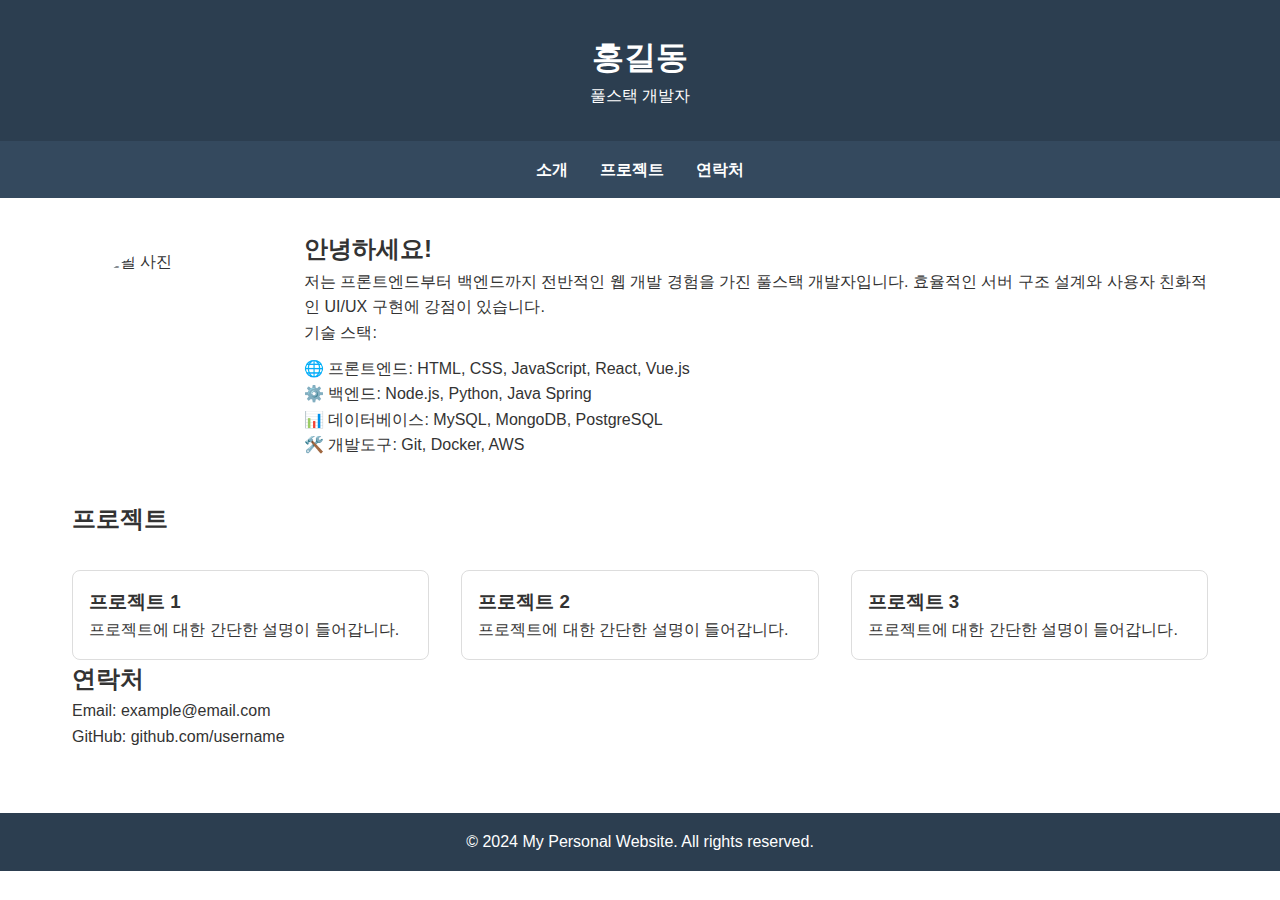
==== commit 3102504d: "업데이트" ====
--- a/index.html
+++ b/index.html
@@ -1,743 +1,168 @@
 <!DOCTYPE html>
 <html lang="ko">
-  <head>
-    <meta charset="utf-8" />
-    <meta http-equiv="Content-Type" content="text/html; charset=utf-8" />
-    <meta http-equiv="X-UA-Compatible" content="IE=edge" />
-    <meta http-equiv="imagetoolbar" content="no" />
-    <meta name="format-detection" content="telephone=no" />
+<head>
+    <meta charset="UTF-8">
+    <meta name="viewport" content="width=device-width, initial-scale=1.0">
+    <title>My Personal Website</title>
+    <style>
+        * {
+            margin: 0;
+            padding: 0;
+            box-sizing: border-box;
+        }
 
-    <meta http-equiv="Expires" content="Mon, 06 Jan 1990 00:00:01 GMT" />
-    <meta http-equiv="Expires" content="-1" />
-    <meta http-equiv="Pragma" content="no-cache" />
-    <meta http-equiv="Cache-Control" content="no-cache" />
+        body {
+            font-family: 'Noto Sans KR', sans-serif;
+            line-height: 1.6;
+            color: #333;
+        }
 
-    <meta
-      name="viewport"
-      content="width=device-width,user-scalable=no,initial-scale=1.0,minimum-scale=1.0,maximum-scale=1.0"
-    />
-    <title>펫미</title>
-    <link rel="stylesheet" href="./resources/css/common.css" />
-    <link rel="stylesheet" href="./resources/css/layout.css" />
-    <link rel="stylesheet" href="./resources/css/main.css" />
-    <script src="./resources/js/jquery-3.4.1.js"></script>
-    <script src="./resources/js/common.js"></script>
+        header {
+            background-color: #2c3e50;
+            color: white;
+            text-align: center;
+            padding: 2rem 0;
+        }
 
-    <!-- 스와이퍼 4.5.1 -->
-    <link rel="stylesheet" href="./resources/css/swiper.min.css" />
-    <script src="./resources/js/swiper.min.js"></script>
-  </head>
-  <body>
-    <div class="wrap" id="wrap">
-      <!-- 상단 -->
-      <header class="main_header">
-        <nav class="gnb">
-          <div class="alert"><span class="blind">알림</span></div>
-          <a href="#" class="location">
-            <span class="loca_tit">강남구 역삼동</span>
-            <span class="loca_arrow"
-              ><img src="./resources/images/common/icon_down.png" alt=""
-            /></span>
-          </a>
-          <!-- 검색 -->
-          <button type="button" title="전체검색" class="search">
-            <span class="blind">전체검색</span>
-          </button>
-          <div class="search_wrap">
-            <div class="dim_bg"></div>
-            <div class="search_content">
-              <a href="javascript:;" class="search_btn_close"
-                ><span class="blind">검색닫기</span></a
-              >
-              <div class="search_bar">
-                <form name="search" method="get" action="/m/search.html">
-                  <fieldset>
-                    <legend>검색 폼</legend>
-                    <input
-                      type="text"
-                      name="s"
-                      value=""
-                      title="검색어를 입력"
-                      placeholder="검색어를 입력하세요."
-                      class="search_result"
-                    />
-                  </fieldset>
-                </form>
-                <button type="button" title="전체검색" class="btn_allsearch">
-                  <span class="blind">전체검색</span>
-                </button>
-              </div>
-              <div class="search_text">
-                <a href="#">#반려견 미용</a>
-                <a href="#">#반려묘 미용</a>
-                <a href="#">#호텔</a>
-                <a href="#">#유치원</a>
-                <a href="#">#애견미용실</a>
-                <a href="#">#우리동네매장</a>
-              </div>
+        nav {
+            background-color: #34495e;
+            padding: 1rem;
+        }
+
+        nav ul {
+            list-style: none;
+            display: flex;
+            justify-content: center;
+            gap: 2rem;
+        }
+
+        nav a {
+            color: white;
+            text-decoration: none;
+            font-weight: bold;
+        }
+
+        nav a:hover {
+            color: #3498db;
+        }
+
+        .main-content {
+            max-width: 1200px;
+            margin: 0 auto;
+            padding: 2rem;
+        }
+
+        .profile-section {
+            display: flex;
+            align-items: center;
+            gap: 2rem;
+            margin-bottom: 2rem;
+        }
+
+        .profile-image {
+            width: 200px;
+            height: 200px;
+            border-radius: 50%;
+            object-fit: cover;
+        }
+
+        .about-me {
+            flex: 1;
+        }
+
+        .projects {
+            display: grid;
+            grid-template-columns: repeat(auto-fit, minmax(300px, 1fr));
+            gap: 2rem;
+            margin-top: 2rem;
+        }
+
+        .project-card {
+            border: 1px solid #ddd;
+            padding: 1rem;
+            border-radius: 8px;
+        }
+
+        footer {
+            background-color: #2c3e50;
+            color: white;
+            text-align: center;
+            padding: 1rem;
+            margin-top: 2rem;
+        }
+
+        @media (max-width: 768px) {
+            .profile-section {
+                flex-direction: column;
+                text-align: center;
+            }
+
+            nav ul {
+                flex-direction: column;
+                align-items: center;
+                gap: 1rem;
+            }
+        }
+    </style>
+</head>
+<body>
+    <header>
+        <h1>홍길동</h1>
+        <p>풀스택 개발자</p>
+    </header>
+
+    <nav>
+        <ul>
+            <li><a href="#about">소개</a></li>
+            <li><a href="#projects">프로젝트</a></li>
+            <li><a href="#contact">연락처</a></li>
+        </ul>
+    </nav>
+
+    <div class="main-content">
+        <section id="about" class="profile-section">
+            <img src="/api/placeholder/200/200" alt="프로필 사진" class="profile-image">
+            <div class="about-me">
+                <h2>안녕하세요!</h2>
+                <p>저는 프론트엔드부터 백엔드까지 전반적인 웹 개발 경험을 가진 풀스택 개발자입니다.
+                   효율적인 서버 구조 설계와 사용자 친화적인 UI/UX 구현에 강점이 있습니다.</p>
+                <p>기술 스택:</p>
+                <ul style="list-style-type: none; padding: 10px 0;">
+                    <li>🌐 프론트엔드: HTML, CSS, JavaScript, React, Vue.js</li>
+                    <li>⚙️ 백엔드: Node.js, Python, Java Spring</li>
+                    <li>📊 데이터베이스: MySQL, MongoDB, PostgreSQL</li>
+                    <li>🛠️ 개발도구: Git, Docker, AWS</li>
+                </ul>
             </div>
-          </div>
-          <!-- //검색 -->
-        </nav>
-      </header>
-      <!-- //상단 -->
+        </section>
 
-      <!-- 본문내용 -->
-      <div class="container main">
-        <!-- 메인비주얼 -->
-        <section class="swiper-container slider_visual">
-          <div class="swiper-wrapper">
-            <div class="swiper-slide">
-              <a href="#">
-                <div class="visual_text">
-                  <p class="title">
-                    펫미와 함께 건강한<br />반려라이프를 함께해요!
-                  </p>
-                  <p class="desc">선착순 30% 할인쿠폰 받기</p>
+        <section id="projects">
+            <h2>프로젝트</h2>
+            <div class="projects">
+                <div class="project-card">
+                    <h3>프로젝트 1</h3>
+                    <p>프로젝트에 대한 간단한 설명이 들어갑니다.</p>
                 </div>
-                <figure>
-                  <img src="./resources/images/main/img_visual_01.png" alt="" />
-                </figure>
-              </a>
+                <div class="project-card">
+                    <h3>프로젝트 2</h3>
+                    <p>프로젝트에 대한 간단한 설명이 들어갑니다.</p>
+                </div>
+                <div class="project-card">
+                    <h3>프로젝트 3</h3>
+                    <p>프로젝트에 대한 간단한 설명이 들어갑니다.</p>
+                </div>
             </div>
-            <div class="swiper-slide">
-              <a href="#">
-                <div class="visual_text">
-                  <p class="title">반려견 마을과<br />반려라이프를 함께해요!</p>
-                  <p class="desc">선착순 30% 할인쿠폰 받기</p>
-                </div>
-                <figure>
-                  <img src="./resources/images/main/img_visual_02.png" alt="" />
-                </figure>
-              </a>
-            </div>
-            <div class="swiper-slide">
-              <a href="#">
-                <div class="visual_text">
-                  <p class="title">
-                    펫미와 함께 건강한<br />반려라이프를 함께해요!
-                  </p>
-                  <p class="desc">선착순 30% 할인쿠폰 받기</p>
-                </div>
-                <figure>
-                  <img src="./resources/images/main/img_visual_03.png" alt="" />
-                </figure>
-              </a>
-            </div>
-          </div>
-          <div class="swiper-pagination"></div>
         </section>
-        <!-- //메인비주얼 -->
 
-        <!-- 메인퀵메뉴 -->
-        <section class="main_section_quickmenu">
-          <ul class="quickmenu_wrap">
-            <li>
-              <a href="#">
-                <img
-                  src="./resources/images/main/img_quickmenu_01.png"
-                  alt=""
-                />
-                <p>반려견미용</p>
-              </a>
-            </li>
-            <li>
-              <a href="#">
-                <img
-                  src="./resources/images/main/img_quickmenu_02.png"
-                  alt=""
-                />
-                <p>반려묘미용</p>
-              </a>
-            </li>
-            <li>
-              <a href="#">
-                <img
-                  src="./resources/images/main/img_quickmenu_03.png"
-                  alt=""
-                />
-                <p>호텔</p>
-              </a>
-            </li>
-            <li>
-              <a href="#">
-                <img
-                  src="./resources/images/main/img_quickmenu_04.png"
-                  alt=""
-                />
-                <p>유치원</p>
-              </a>
-            </li>
-          </ul>
+        <section id="contact">
+            <h2>연락처</h2>
+            <p>Email: example@email.com</p>
+            <p>GitHub: github.com/username</p>
         </section>
-        <!-- //메인퀵메뉴 -->
-        <!-- 메인퀵메뉴:상단 fixed -->
-        <section class="header_quickmenu">
-          <ul class="quickmenu_wrap">
-            <li>
-              <a href="#">
-                <p>반려견미용</p>
-              </a>
-            </li>
-            <li>
-              <a href="#">
-                <p>반려묘미용</p>
-              </a>
-            </li>
-            <li>
-              <a href="#">
-                <p>호텔</p>
-              </a>
-            </li>
-            <li>
-              <a href="#">
-                <p>유치원</p>
-              </a>
-            </li>
-          </ul>
-        </section>
-        <!-- //메인퀵메뉴:상단 fixed -->
+    </div>
 
-        <!-- 최근본매장 -->
-        <section class="main_section_store">
-          <div class="inner">
-            <div class="sect_title">
-              <h2>최근 본 매장</h2>
-              <a href="./sub/lately.html" class="icon_arrow"
-                ><span class="blind">바로가기</span></a
-              >
-            </div>
-          </div>
-          <div class="swiper-container slider_store">
-            <div class="swiper-wrapper">
-              <div class="swiper-slide">
-                <a href="#">
-                  <figure class="thumbimg">
-                    <span class="mark">제휴</span>
-                    <img
-                      src="./resources/images/main/img_mainstore_01.png"
-                      alt=""
-                    />
-                  </figure>
-                  <p class="title">독살롱다음애견.</p>
-                  <p class="desc">서울 강서구</p>
-                </a>
-              </div>
-              <div class="swiper-slide">
-                <a href="#">
-                  <figure class="thumbimg">
-                    <span class="mark">제휴</span>
-                    <img
-                      src="./resources/images/main/img_mainstore_02.png"
-                      alt=""
-                    />
-                  </figure>
-                  <p class="title">그루밍살롱 애견.</p>
-                  <p class="desc">서울 강서구</p>
-                </a>
-              </div>
-              <div class="swiper-slide">
-                <a href="#">
-                  <figure class="thumbimg">
-                    <span class="mark">제휴</span>
-                    <img
-                      src="./resources/images/main/img_mainstore_03.png"
-                      alt=""
-                    />
-                  </figure>
-                  <p class="title">차르로르 애견.</p>
-                  <p class="desc">서울 강서구</p>
-                </a>
-              </div>
-              <div class="swiper-slide">
-                <a href="#">
-                  <figure class="thumbimg">
-                    <span class="mark">제휴</span>
-                    <img
-                      src="./resources/images/main/img_mainstore_04.png"
-                      alt=""
-                    />
-                  </figure>
-                  <p class="title">독살롱다음애견.</p>
-                  <p class="desc">서울 강서구</p>
-                </a>
-              </div>
-              <div class="swiper-slide">
-                <a href="#">
-                  <figure class="thumbimg">
-                    <span class="mark">제휴</span>
-                    <img
-                      src="./resources/images/main/img_mainstore_05.png"
-                      alt=""
-                    />
-                  </figure>
-                  <p class="title">독살롱다음애견.</p>
-                  <p class="desc">서울 강서구</p>
-                </a>
-              </div>
-              <div class="swiper-slide">
-                <a href="#">
-                  <figure class="thumbimg">
-                    <span class="mark">제휴</span>
-                    <img
-                      src="./resources/images/main/img_mainstore_06.png"
-                      alt=""
-                    />
-                  </figure>
-                  <p class="title">그루밍살롱 애견.</p>
-                  <p class="desc">서울 강서구</p>
-                </a>
-              </div>
-            </div>
-          </div>
-        </section>
-        <!-- //최근본매장 -->
-
-        <!-- 프리미엄샵 -->
-        <section class="main_section_premium">
-          <div class="inner">
-            <div class="sect_title">
-              <h2>프리미엄 샵</h2>
-            </div>
-          </div>
-          <div class="swiper-container slider_premium">
-            <div class="swiper-wrapper">
-              <div class="swiper-slide">
-                <a href="#">
-                  <figure class="thumbimg">
-                    <img
-                      src="./resources/images/main/img_premium_01.png"
-                      alt=""
-                    />
-                    <p class="text">반려견미용·유치원</p>
-                  </figure>
-                  <div class="text_wrap">
-                    <p class="title">독살롱 다음 <br />애견 미용실</p>
-                    <p class="desc">댕댕이를 위한 스트레스 없.</p>
-                    <p class="rate">
-                      <span class="rate_all">5.0</span> (1,253)
-                    </p>
-                  </div>
-                </a>
-              </div>
-              <div class="swiper-slide">
-                <a href="#">
-                  <figure class="thumbimg">
-                    <img
-                      src="./resources/images/main/img_premium_02.png"
-                      alt=""
-                    />
-                    <p class="text">반려견미용·유치원</p>
-                  </figure>
-                  <div class="text_wrap">
-                    <p class="title">그루밍 살롱 <br />애견 댕댕이 미용실</p>
-                    <p class="desc">댕댕이를 위한 스트레스 없.</p>
-                    <p class="rate">
-                      <span class="rate_all">5.0</span> (1,253)
-                    </p>
-                  </div>
-                </a>
-              </div>
-              <div class="swiper-slide">
-                <a href="#">
-                  <figure class="thumbimg">
-                    <img
-                      src="./resources/images/main/img_premium_03.png"
-                      alt=""
-                    />
-                    <p class="text">반려견미용·유치원</p>
-                  </figure>
-                  <div class="text_wrap">
-                    <p class="title">견생컷</p>
-                    <p class="desc">댕댕이를 위한 스트레스 없.</p>
-                    <p class="rate">
-                      <span class="rate_all">5.0</span> (1,253)
-                    </p>
-                  </div>
-                </a>
-              </div>
-            </div>
-            <div class="swiper-pagination"></div>
-          </div>
-        </section>
-        <!-- //프리미엄샵 -->
-
-        <!-- 우리동네 매장 -->
-        <section class="main_section_local">
-          <div class="inner">
-            <div class="sect_title">
-              <h2>우리동네 매장</h2>
-              <a href="#" class="icon_arrow"
-                ><span class="blind">바로가기</span></a
-              >
-            </div>
-            <ul class="local_list">
-              <li>
-                <a href="#">
-                  <figure class="thumbimg">
-                    <span class="mark">제휴</span>
-                    <img
-                      src="./resources/images/main/img_local_01.png"
-                      alt=""
-                    />
-                  </figure>
-                  <div class="text_wrap">
-                    <p class="title">그루밍살롱 애견호텔 유치원</p>
-                    <p class="rate">
-                      <span class="rate_all">5.0</span> (1,253) 서울 강남구 |
-                      2.5km
-                    </p>
-                    <p class="category">반려견미용·호텔</p>
-                  </div>
-                </a>
-              </li>
-              <li>
-                <a href="#">
-                  <figure class="thumbimg">
-                    <span class="mark">제휴</span>
-                    <img
-                      src="./resources/images/main/img_local_02.png"
-                      alt=""
-                    />
-                  </figure>
-                  <div class="text_wrap">
-                    <p class="title">그루밍살롱 애견호텔 유치원</p>
-                    <p class="rate">
-                      <span class="rate_all">5.0</span> (1,253) 서울 강남구 |
-                      2.5km
-                    </p>
-                    <p class="category">반려견미용·유치원</p>
-                  </div>
-                </a>
-              </li>
-              <li>
-                <a href="#">
-                  <figure class="thumbimg">
-                    <span class="mark">제휴</span>
-                    <img
-                      src="./resources/images/main/img_local_03.png"
-                      alt=""
-                    />
-                  </figure>
-                  <div class="text_wrap">
-                    <p class="title">그루밍살롱 애견호텔 유치원</p>
-                    <p class="rate">
-                      <span class="rate_all">5.0</span> (1,253) 서울 강남구 |
-                      2.5km
-                    </p>
-                    <p class="category">반려견미용·호텔</p>
-                  </div>
-                </a>
-              </li>
-              <li>
-                <a href="#">
-                  <figure class="thumbimg">
-                    <span class="mark">제휴</span>
-                    <img
-                      src="./resources/images/main/img_local_04.png"
-                      alt=""
-                    />
-                  </figure>
-                  <div class="text_wrap">
-                    <p class="title">그루밍살롱 애견호텔 유치원</p>
-                    <p class="rate">
-                      <span class="rate_all">5.0</span> (1,253) 서울 강남구 |
-                      2.5km
-                    </p>
-                    <p class="category">반려견미용·유치원</p>
-                  </div>
-                </a>
-              </li>
-              <li>
-                <a href="#">
-                  <figure class="thumbimg">
-                    <span class="mark">제휴</span>
-                    <img
-                      src="./resources/images/main/img_local_05.png"
-                      alt=""
-                    />
-                  </figure>
-                  <div class="text_wrap">
-                    <p class="title">그루밍살롱 애견호텔 유치원</p>
-                    <p class="rate">
-                      <span class="rate_all">5.0</span> (1,253) 서울 강남구 |
-                      2.5km
-                    </p>
-                    <p class="category">반려견미용</p>
-                  </div>
-                </a>
-              </li>
-            </ul>
-          </div>
-        </section>
-        <!-- //우리동네 매장 -->
-
-        <!-- 롤링배너 -->
-        <section class="main_section_banner">
-          <div class="swiper-container slider_banner">
-            <div class="swiper-wrapper">
-              <div class="swiper-slide">
-                <a href="#">
-                  <img src="./resources/images/main/img_banner_01.png" alt="" />
-                </a>
-              </div>
-              <div class="swiper-slide">
-                <a href="#">
-                  <img src="./resources/images/main/img_banner_02.png" alt="" />
-                </a>
-              </div>
-              <div class="swiper-slide">
-                <a href="#">
-                  <img src="./resources/images/main/img_banner_03.png" alt="" />
-                </a>
-              </div>
-            </div>
-            <div class="swiper-pagination"></div>
-          </div>
-        </section>
-        <!-- //롤링배너 -->
-
-        <!-- 내주변 매장 포트폴리오 -->
-        <section class="main_section_portfolio">
-          <div class="inner">
-            <div class="sect_title">
-              <h2>내주변 매장 포트폴리오</h2>
-              <a href="#" class="icon_arrow"
-                ><span class="blind">바로가기</span></a
-              >
-            </div>
-            <div class="portfolio_wrap">
-              <ul class="portfolio_tab">
-                <li data-id="portfolio_con1" class="on">반려견미용</li>
-                <li data-id="portfolio_con2">반려묘미용</li>
-                <li data-id="portfolio_con3">호텔</li>
-                <li data-id="portfolio_con4">유치원</li>
-              </ul>
-              <!-- 포트폴리오 : 내용1 -->
-              <div id="portfolio_con1" class="content on">
-                <ul class="portfolio_content">
-                  <li>
-                    <figure>
-                      <img
-                        src="./resources/images/main/img_portfolio_01.png"
-                        alt=""
-                      />
-                      <p class="text">가위컷 11</p>
-                    </figure>
-                  </li>
-                  <li>
-                    <figure>
-                      <img
-                        src="./resources/images/main/img_portfolio_02.png"
-                        alt=""
-                      />
-                      <p class="text">클리핑 11</p>
-                    </figure>
-                  </li>
-                  <li>
-                    <figure>
-                      <img
-                        src="./resources/images/main/img_portfolio_03.png"
-                        alt=""
-                      />
-                      <p class="text">스포팅 11</p>
-                    </figure>
-                  </li>
-                  <li>
-                    <figure>
-                      <img
-                        src="./resources/images/main/img_portfolio_04.png"
-                        alt=""
-                      />
-                      <p class="text">가위컷 11</p>
-                    </figure>
-                  </li>
-                </ul>
-              </div>
-              <!-- //포트폴리오 : 내용1 -->
-              <!-- 포트폴리오 : 내용2 -->
-              <div id="portfolio_con2" class="content">
-                <ul class="portfolio_content">
-                  <li>
-                    <figure>
-                      <img
-                        src="./resources/images/main/img_portfolio_03.png"
-                        alt=""
-                      />
-                      <p class="text">가위컷 22</p>
-                    </figure>
-                  </li>
-                  <li>
-                    <figure>
-                      <img
-                        src="./resources/images/main/img_portfolio_01.png"
-                        alt=""
-                      />
-                      <p class="text">클리핑 22</p>
-                    </figure>
-                  </li>
-                  <li>
-                    <figure>
-                      <img
-                        src="./resources/images/main/img_portfolio_02.png"
-                        alt=""
-                      />
-                      <p class="text">스포팅 22</p>
-                    </figure>
-                  </li>
-                  <li>
-                    <figure>
-                      <img
-                        src="./resources/images/main/img_portfolio_04.png"
-                        alt=""
-                      />
-                      <p class="text">가위컷 22</p>
-                    </figure>
-                  </li>
-                </ul>
-              </div>
-              <!-- //포트폴리오 : 내용2 -->
-              <!-- 포트폴리오 : 내용3 -->
-              <div id="portfolio_con3" class="content">
-                <ul class="portfolio_content">
-                  <li>
-                    <figure>
-                      <img
-                        src="./resources/images/main/img_portfolio_04.png"
-                        alt=""
-                      />
-                      <p class="text">가위컷 33</p>
-                    </figure>
-                  </li>
-                  <li>
-                    <figure>
-                      <img
-                        src="./resources/images/main/img_portfolio_02.png"
-                        alt=""
-                      />
-                      <p class="text">클리핑 33</p>
-                    </figure>
-                  </li>
-                  <li>
-                    <figure>
-                      <img
-                        src="./resources/images/main/img_portfolio_01.png"
-                        alt=""
-                      />
-                      <p class="text">스포팅 33</p>
-                    </figure>
-                  </li>
-                  <li>
-                    <figure>
-                      <img
-                        src="./resources/images/main/img_portfolio_03.png"
-                        alt=""
-                      />
-                      <p class="text">가위컷 33</p>
-                    </figure>
-                  </li>
-                </ul>
-              </div>
-              <!-- //포트폴리오 : 내용3 -->
-              <!-- 포트폴리오 : 내용4 -->
-              <div id="portfolio_con4" class="content">
-                <ul class="portfolio_content">
-                  <li>
-                    <figure>
-                      <img
-                        src="./resources/images/main/img_portfolio_03.png"
-                        alt=""
-                      />
-                      <p class="text">가위컷 44</p>
-                    </figure>
-                  </li>
-                  <li>
-                    <figure>
-                      <img
-                        src="./resources/images/main/img_portfolio_02.png"
-                        alt=""
-                      />
-                      <p class="text">클리핑 44</p>
-                    </figure>
-                  </li>
-                  <li>
-                    <figure>
-                      <img
-                        src="./resources/images/main/img_portfolio_01.png"
-                        alt=""
-                      />
-                      <p class="text">스포팅 44</p>
-                    </figure>
-                  </li>
-                  <li>
-                    <figure>
-                      <img
-                        src="./resources/images/main/img_portfolio_04.png"
-                        alt=""
-                      />
-                      <p class="text">가위컷 44</p>
-                    </figure>
-                  </li>
-                </ul>
-              </div>
-              <!-- //포트폴리오 : 내용4 -->
-            </div>
-          </div>
-        </section>
-        <!-- //내주변 매장 포트폴리오 -->
-
-        <!-- 공지사항 -->
-        <section class="main_section_notice">
-          <a href="#">
-            <span class="noti_title">NOTICE</span>
-            <span class="noti_content">시스템 점검 안내</span>
-          </a>
-        </section>
-        <!-- //공지사항 -->
-      </div>
-      <!-- //본문내용 -->
-
-      <!-- 하단 -->
-      <footer class="footer">
-        <div class="btn_top_wrap">
-          <a href="#wrap" class="btn_top"><span class="blind">top</span></a>
-        </div>
-        <div class="ft_info">
-          <div class="info_text">(주)펫미 사업자 정보</div>
-          <div class="info_con">
-            <dl>
-              <dt>대표이사</dt>
-              <dd>백영호</dd>
-              <dt>주소</dt>
-              <dd>서울시 강남구 역삼로 222 휘닉스빌딩 4층</dd>
-              <dt>사업자등록번호</dt>
-              <dd>565 - 81 - 01048</dd>
-              <dt>통신판매업 신고번호</dt>
-              <dd>제2022 - 서울강남 - 00098호</dd>
-            </dl>
-          </div>
-        </div>
-        <div class="ft_desc">
-          (주)펫미는 통신판매중개자로서 통신판매의 당사자가 아니며, 상품
-          거래정보 및 거래 등에 대해 책임을 지지 않습니다.
-        </div>
-        <ul class="ft_menu">
-          <li><a href="#">사업자정보확인</a></li>
-          <li><a href="#">이용약관</a></li>
-          <li><a href="#">개인정보처리방침</a></li>
-        </ul>
-      </footer>
-      <!-- //하단 -->
-
-      <!-- 툴바 -->
-      <div class="toolbar">
-        <a href="#"><span class="map">내주변</span></a>
-        <a href="#"><span class="portfolio">포트폴리오</span></a>
-        <a href="#"><span class="home"></span></a>
-        <a href="#"><span class="reservation">예약</span></a>
-        <a href="#"><span class="my">MY</span></a>
-      </div>
-      <!-- //툴바 -->
-    </div>
-  </body>
-</html>
+    <footer>
+        <p>&copy; 2024 My Personal Website. All rights reserved.</p>
+    </footer>
+</body>
+</html>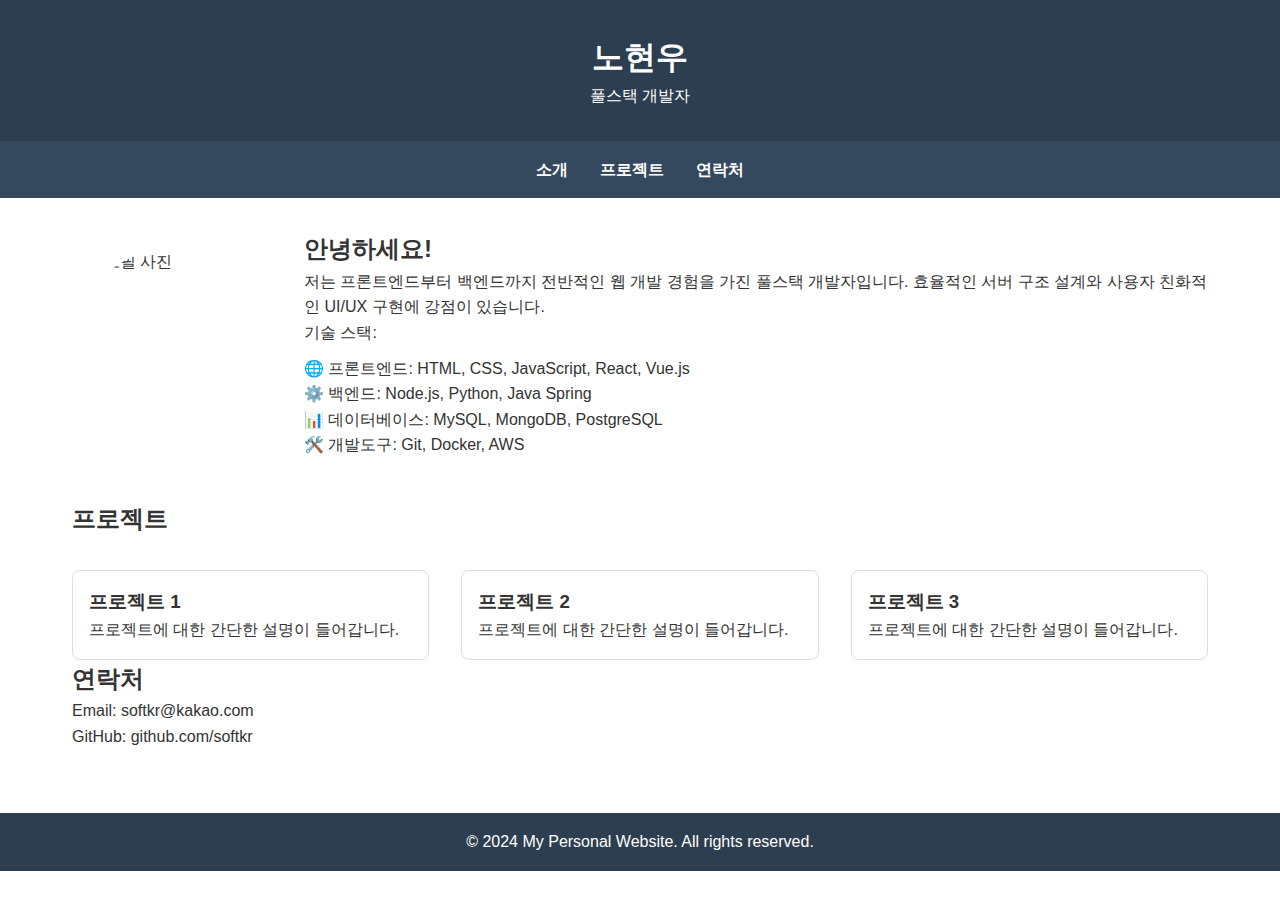
==== commit 7704f731: "업데이트" ====
--- a/index.html
+++ b/index.html
@@ -107,7 +107,7 @@
 </head>
 <body>
     <header>
-        <h1>홍길동</h1>
+        <h1>노현우</h1>
         <p>풀스택 개발자</p>
     </header>
 
@@ -156,8 +156,8 @@
 
         <section id="contact">
             <h2>연락처</h2>
-            <p>Email: example@email.com</p>
-            <p>GitHub: github.com/username</p>
+            <p>Email: softkr@kakao.com</p>
+            <p>GitHub: github.com/softkr</p>
         </section>
     </div>
 
